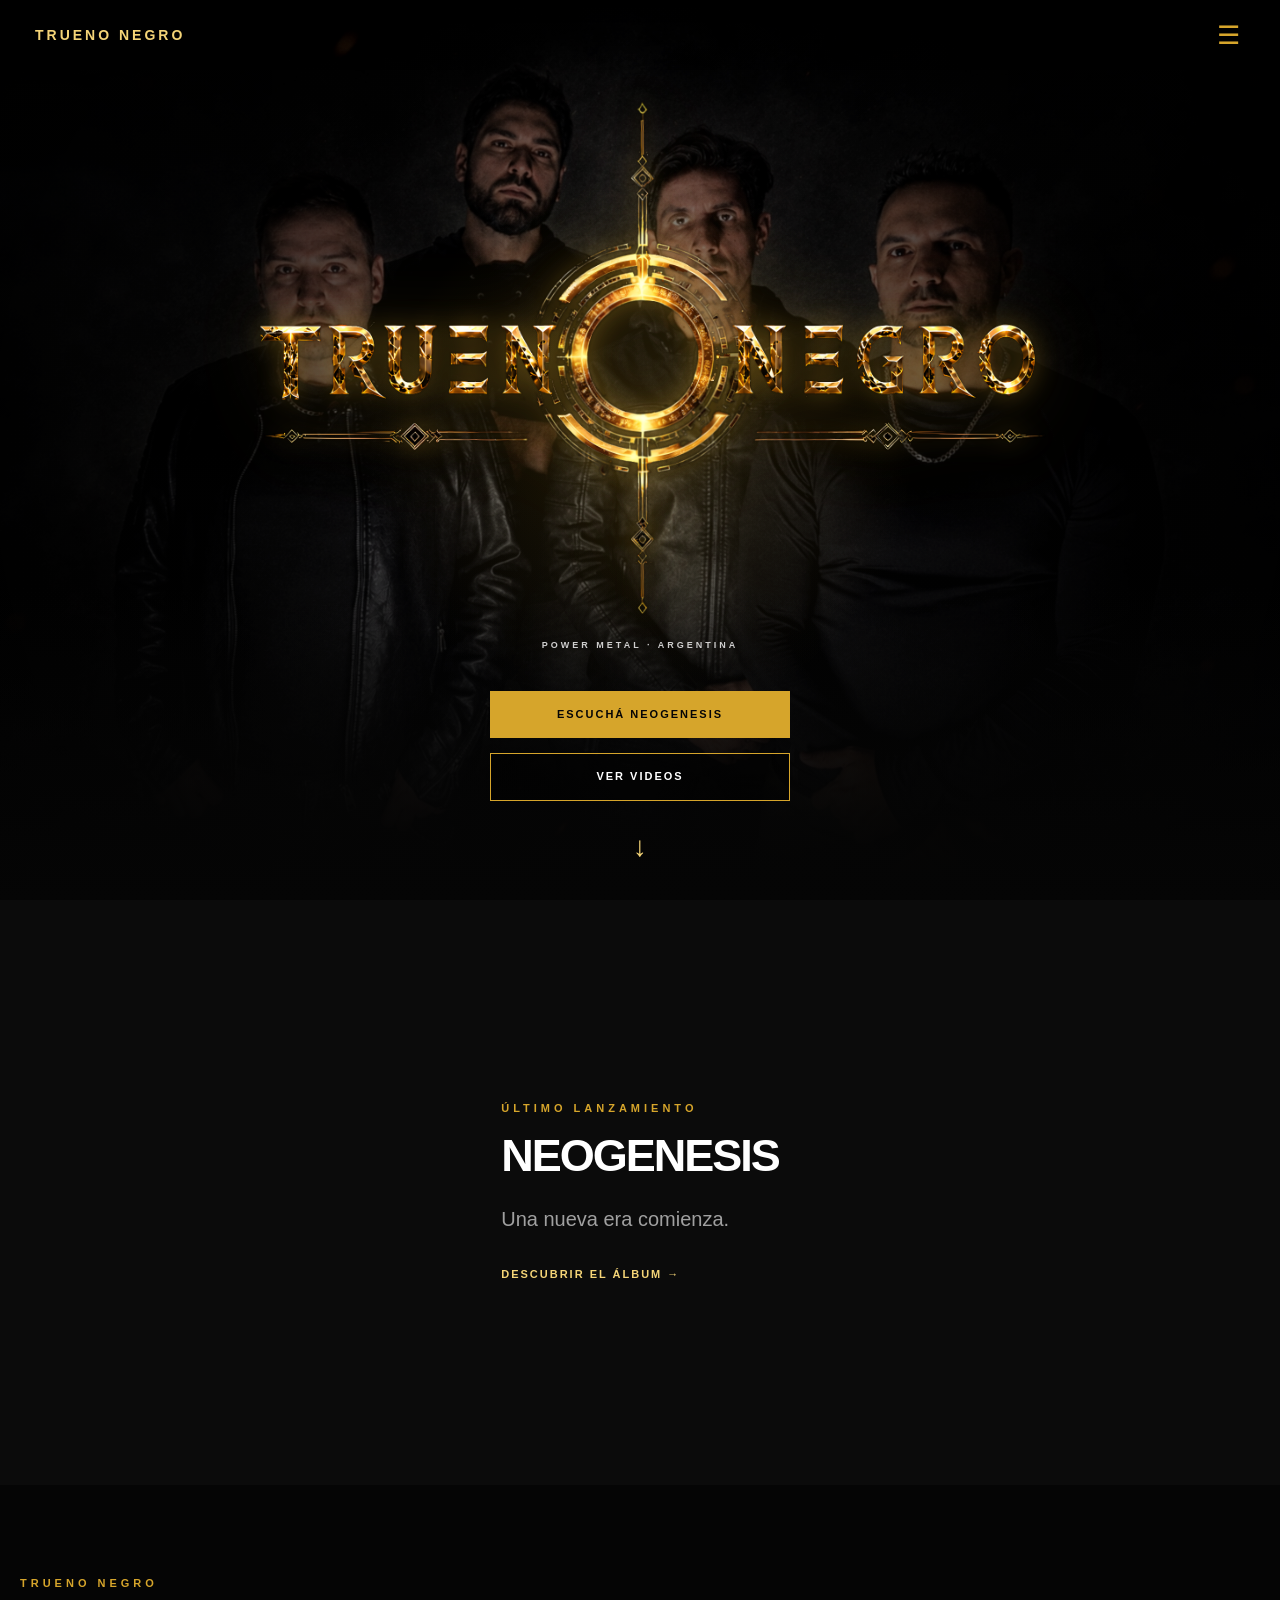
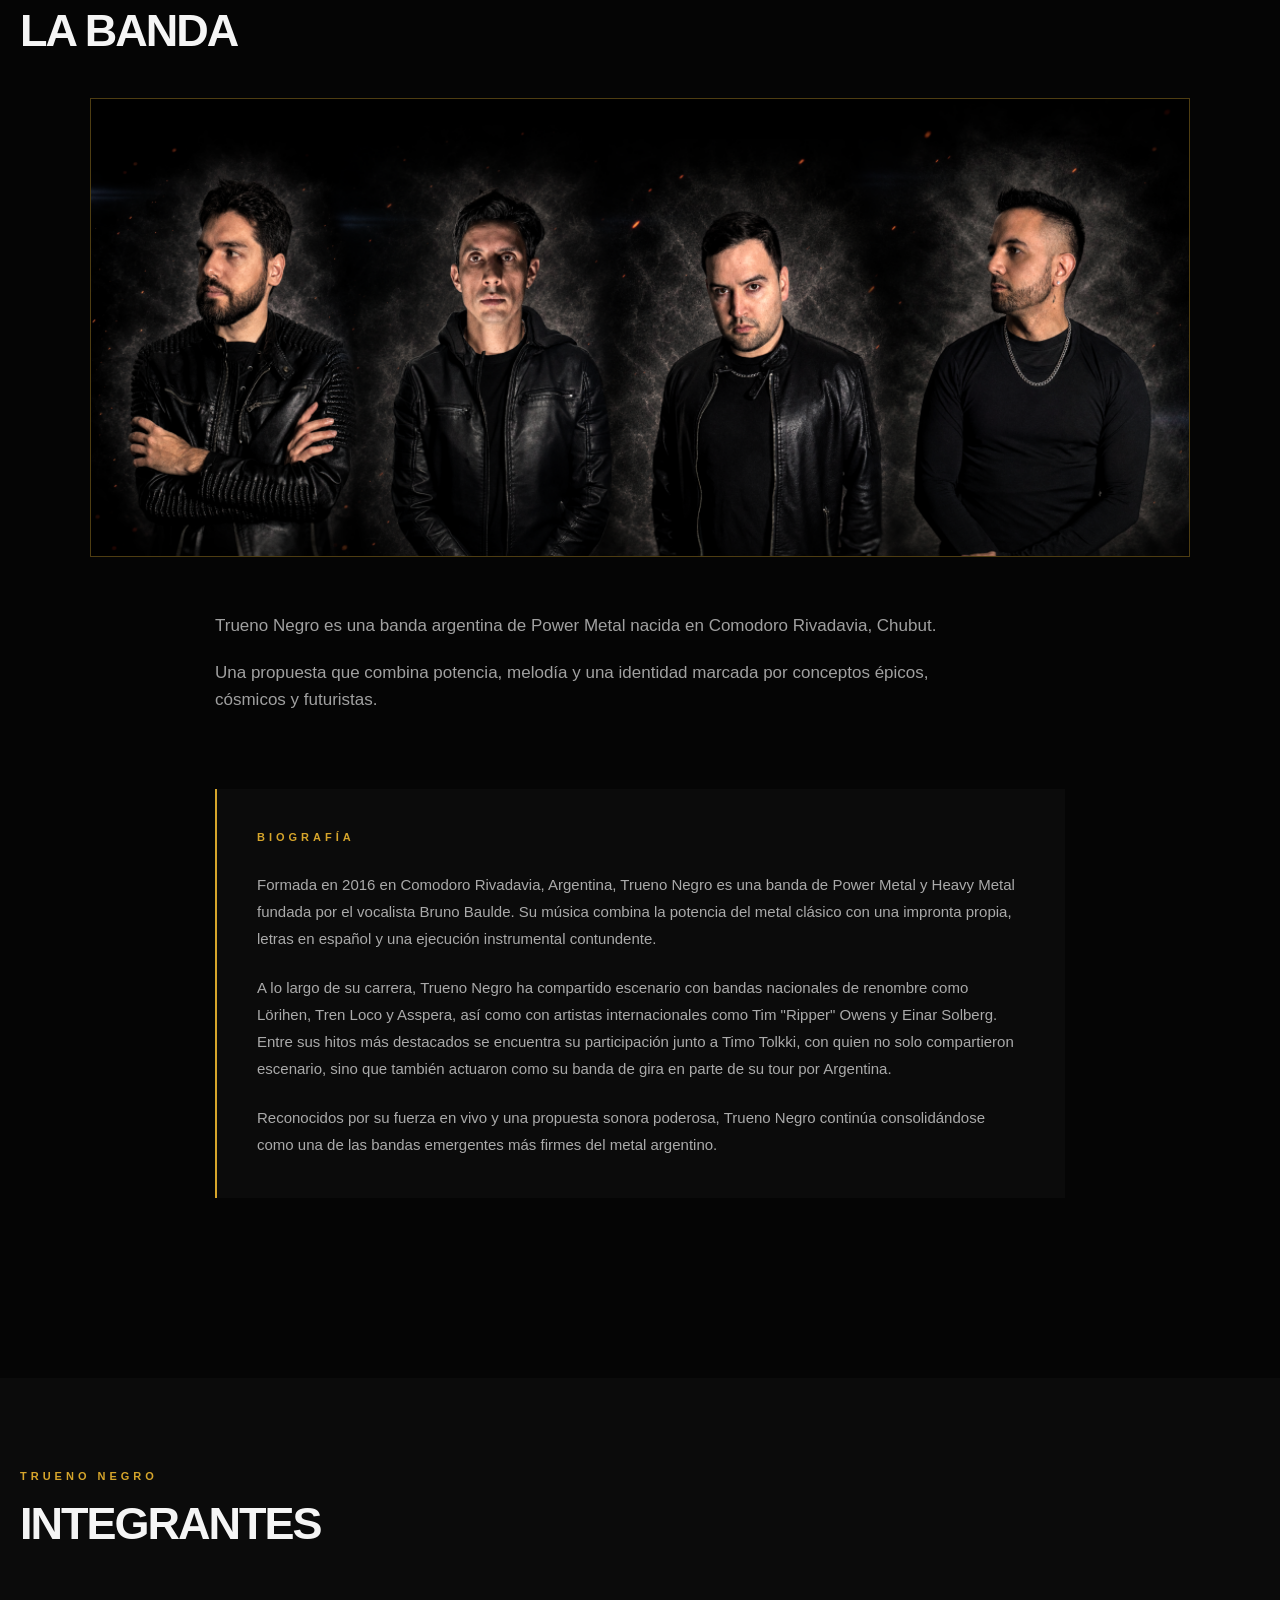
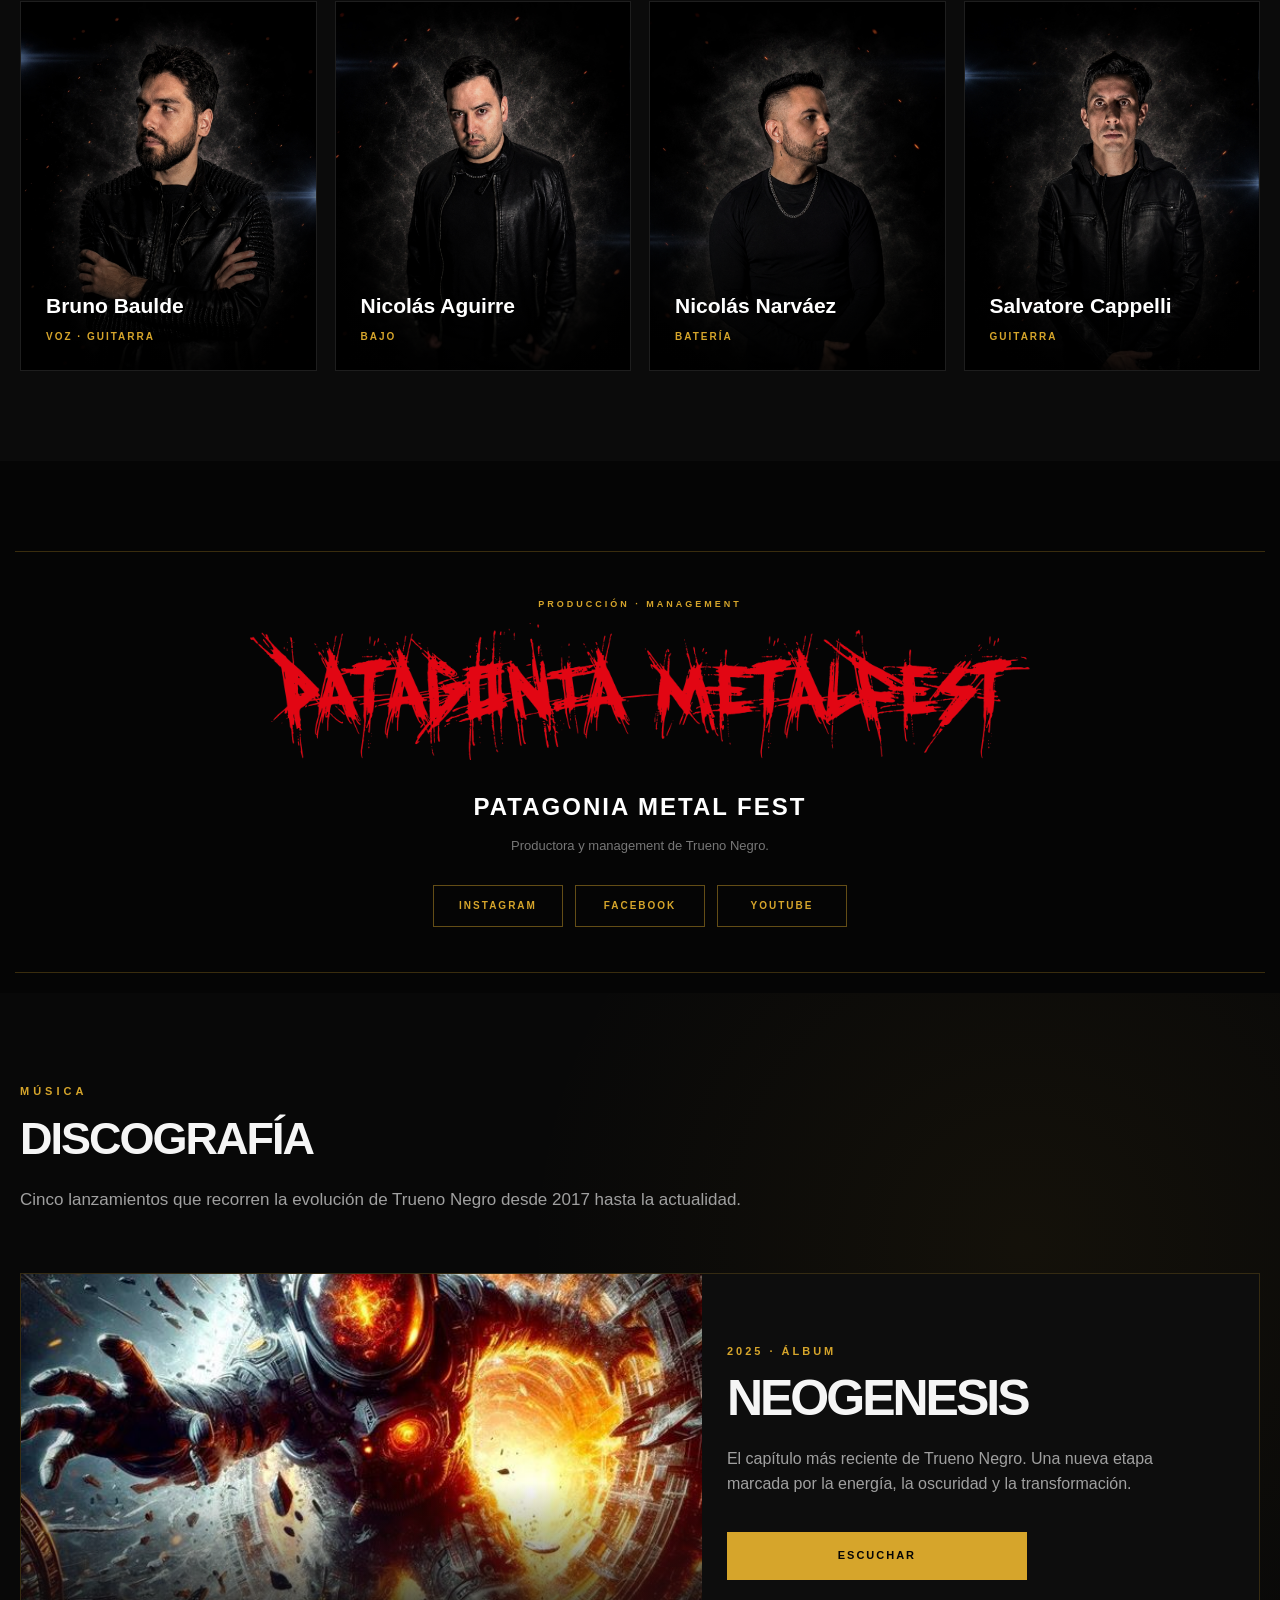
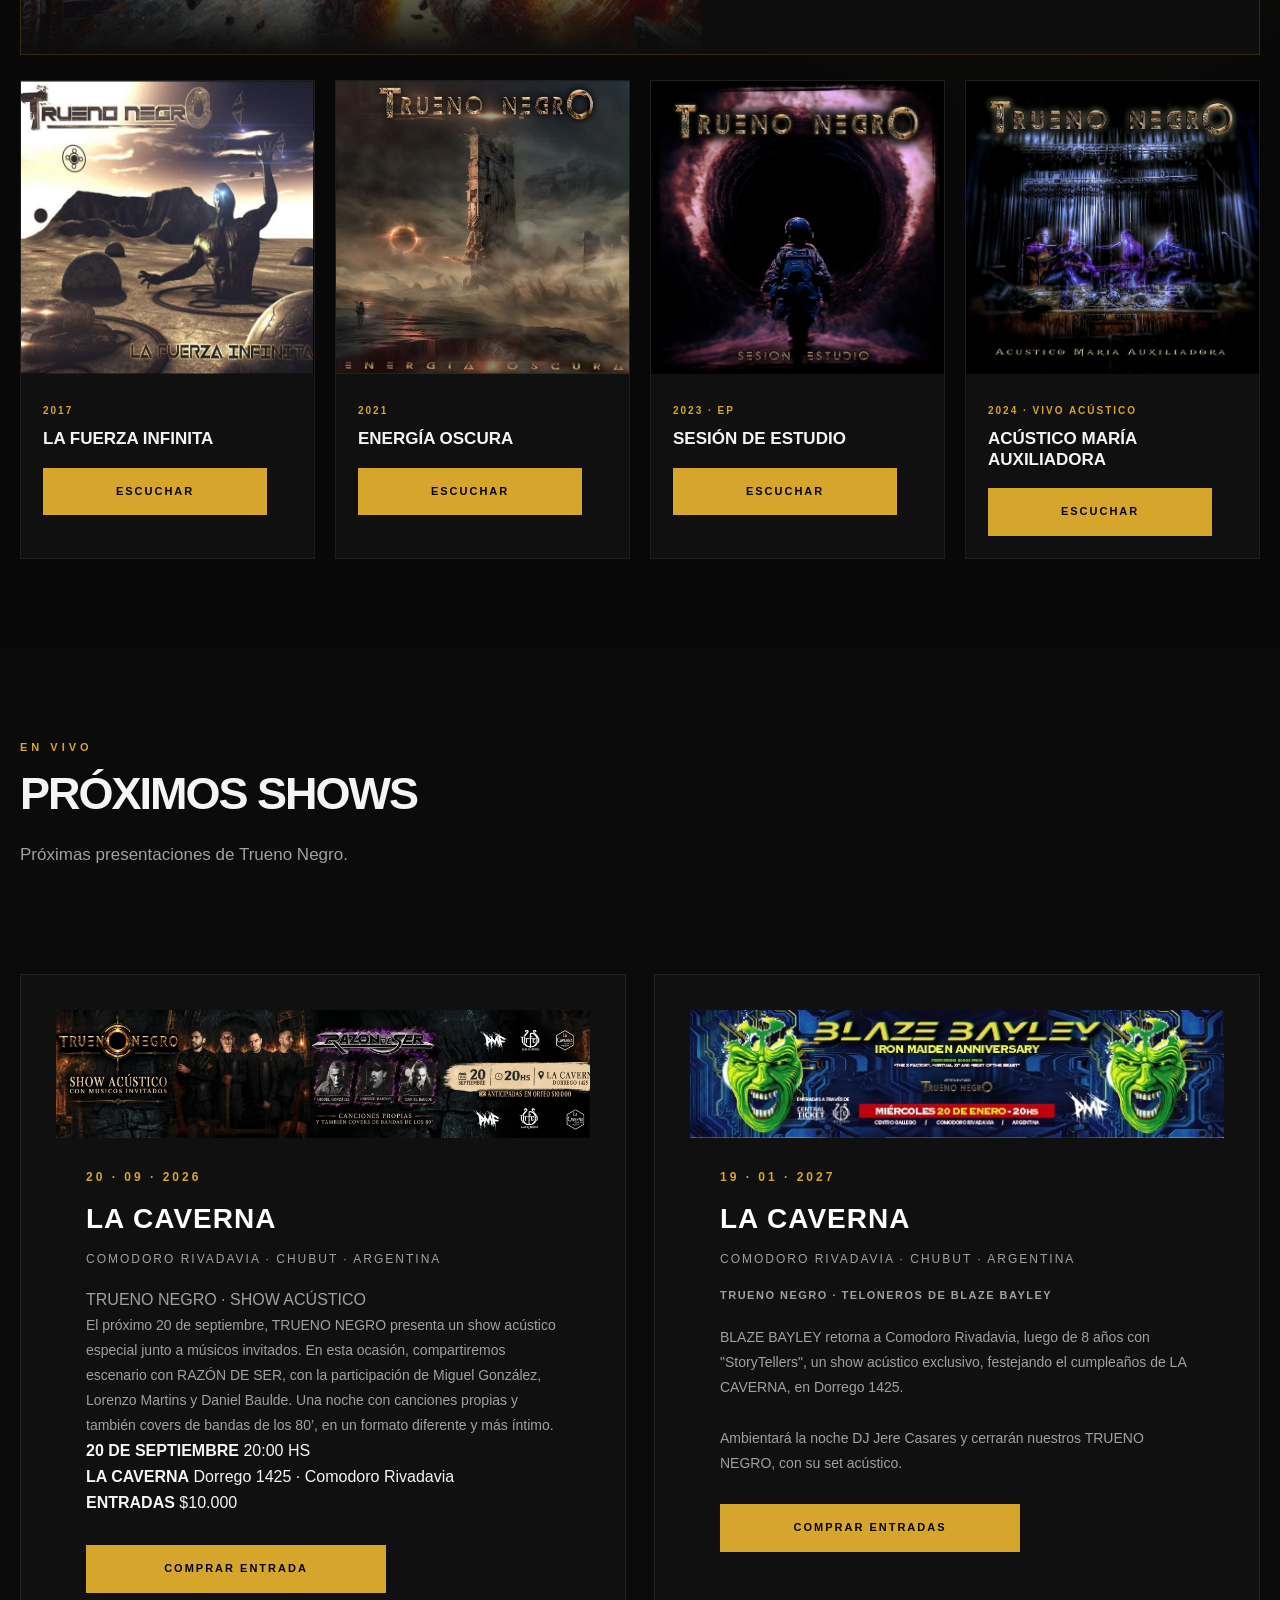
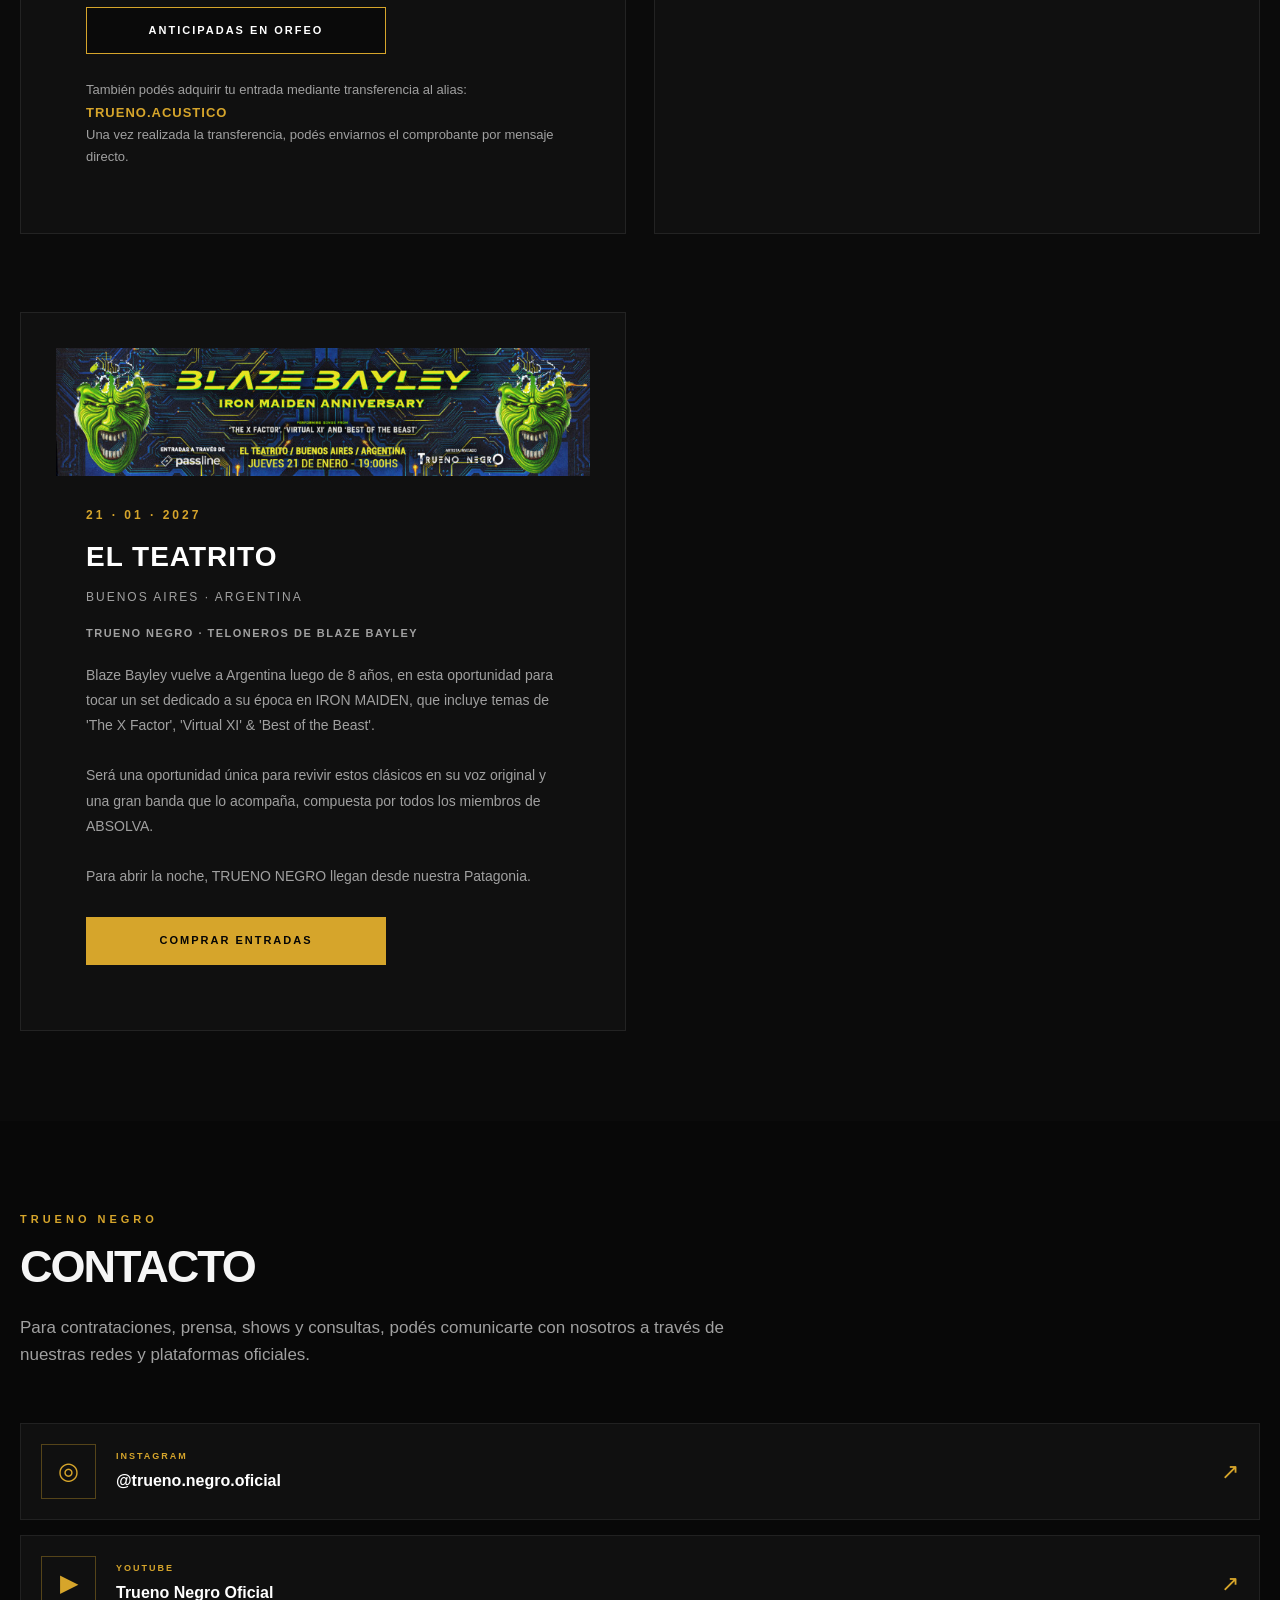
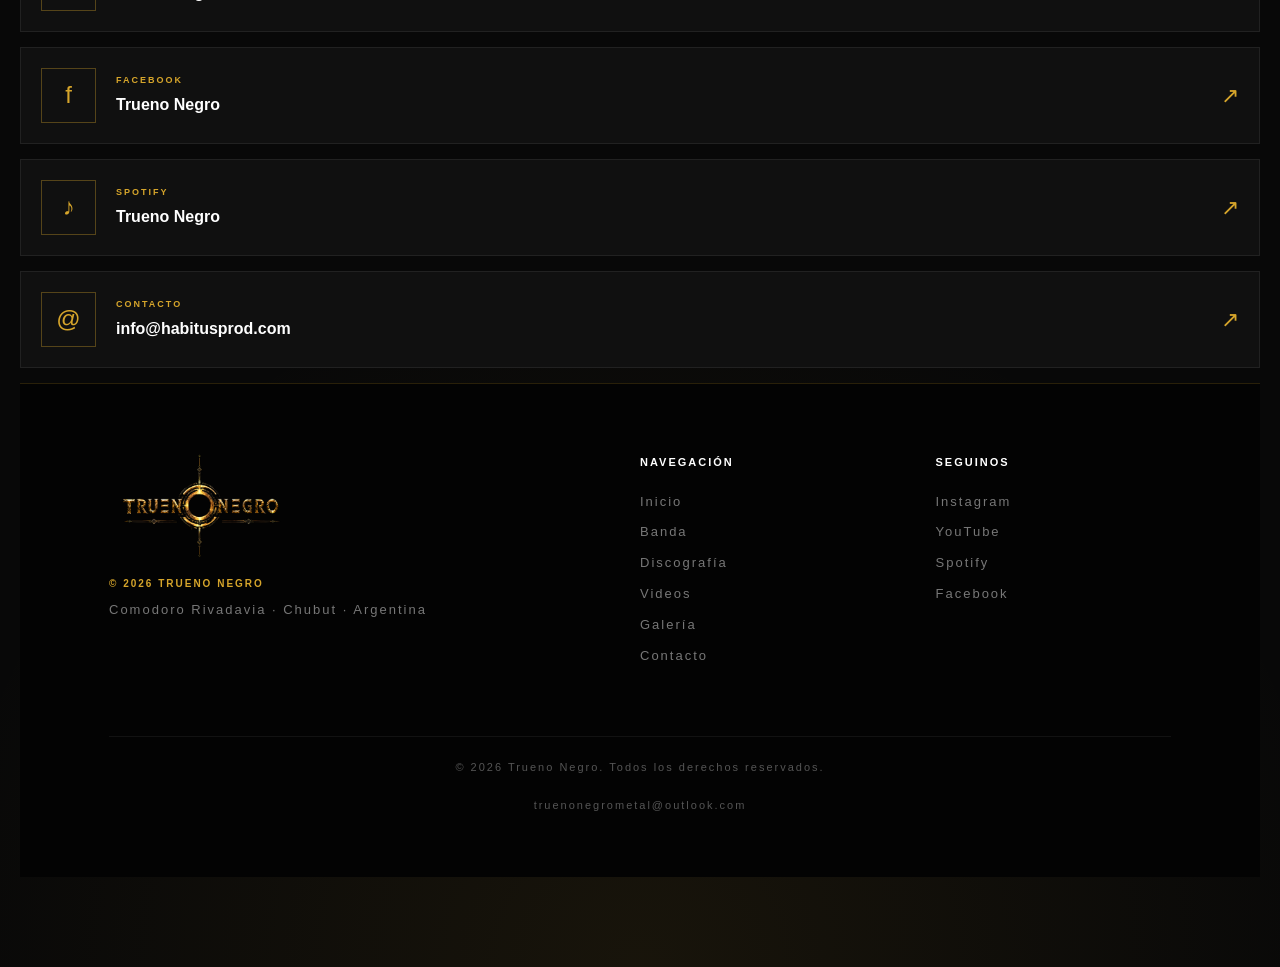
==== index.html @ 1191f1a7 "Update links to point to specific HTML files" ====
<!DOCTYPE html>
<html lang="es">

<head>

    <meta charset="UTF-8">

    <meta name="viewport"
          content="width=device-width, initial-scale=1.0">

    <meta name="description"
          content="Trueno Negro - Power Metal desde Comodoro Rivadavia, Argentina.">

    <title>Trueno Negro | Power Metal</title>

    <link rel="stylesheet" href="style.css">

</head>


<body>

<!-- =========================
     NAVEGACIÓN
========================= -->

<header class="header">

    <nav class="navbar">

        <a href="#inicio" class="nav-logo">
            TRUENO NEGRO
        </a>

        <button class="menu-toggle" id="menu-toggle">
            ☰
        </button>

        <ul class="nav-menu" id="nav-menu">

            <li>
                <a href="#inicio">Inicio</a>
            </li>

            <li>
                <a href="#banda">La Banda</a>
            </li>

            <li>
                <a href="#discografia">Discografía</a>
            </li>

           <li>
                <a href="videos.html">Videos</a>
            </li>

            <li>
                <a href="galeria.html">Galería</a>
            </li>
                <a href="#shows">Shows</a>
            </li>

            <li>
                <a href="#contacto">Contacto</a>
            </li>

        </ul>

    </nav>

</header>



<!-- =========================
     HERO
========================= -->

<section id="inicio" class="hero">

    <div class="hero-overlay"></div>

    <div class="hero-content">

       <img
    src="assets/logo/logo.png"
    alt="Trueno Negro"
    class="hero-logo"
>

        <p class="hero-subtitle">
            POWER METAL · ARGENTINA
        </p>

        <div class="hero-buttons">

            <a href="#discografia" class="btn btn-primary">
                ESCUCHÁ NEOGENESIS
            </a>

            <a href="#videos" class="btn btn-secondary">
                VER VIDEOS
            </a>

        </div>

    </div>

    <a href="#banda" class="scroll-down">
        ↓
    </a>

</section>



<!-- =========================
     NEOGENESIS
========================= -->

<section class="section featured" id="neogenesis">

    <div class="section-container">

        <div class="section-label">
            ÚLTIMO LANZAMIENTO
        </div>

        <h2>
            NEOGENESIS
        </h2>

        <p>
            Una nueva era comienza.
        </p>

        <a href="#discografia" class="text-link">
            DESCUBRIR EL ÁLBUM →
        </a>

    </div>

</section>



<!-- =========================
     LA BANDA
========================= -->

<section class="section band" id="banda">

    <div class="section-container">

        <div class="section-label">
            TRUENO NEGRO
        </div>

        <h2>
            LA BANDA
        </h2>


        <!-- IMAGEN DE LA BANDA -->

        <div class="band-image">

            <img
                src="assets/gallery/00.png"
                alt="Trueno Negro"
            >

        </div>


        <!-- PRESENTACIÓN -->

        <div class="band-intro">

            <p class="section-text">
                Trueno Negro es una banda argentina de Power Metal
                nacida en Comodoro Rivadavia, Chubut.
            </p>

            <p class="section-text">
                Una propuesta que combina potencia, melodía y una
                identidad marcada por conceptos épicos, cósmicos
                y futuristas.
            </p>

        </div>


        <!-- =========================
             BIOGRAFÍA
        ========================= -->

        <div class="band-history">

            <div class="section-label">
                BIOGRAFÍA
            </div>

            <p>
                Formada en 2016 en Comodoro Rivadavia, Argentina,
                Trueno Negro es una banda de Power Metal y Heavy Metal
                fundada por el vocalista Bruno Baulde. Su música combina
                la potencia del metal clásico con una impronta propia,
                letras en español y una ejecución instrumental contundente.
            </p>

            <p>
                A lo largo de su carrera, Trueno Negro ha compartido
                escenario con bandas nacionales de renombre como
                Lörihen, Tren Loco y Asspera, así como con artistas
                internacionales como Tim "Ripper" Owens y Einar Solberg.
                Entre sus hitos más destacados se encuentra su participación
                junto a Timo Tolkki, con quien no solo compartieron escenario,
                sino que también actuaron como su banda de gira en parte
                de su tour por Argentina.
            </p>

            <p>
                Reconocidos por su fuerza en vivo y una propuesta sonora
                poderosa, Trueno Negro continúa consolidándose como una de
                las bandas emergentes más firmes del metal argentino.
            </p>

        </div>


</section>     


<!-- =========================
     INTEGRANTES
========================= -->

<section class="section members" id="integrantes">

    <div class="section-container">

        <div class="section-label">
            TRUENO NEGRO
        </div>

        <h2>
            INTEGRANTES
        </h2>

        <div class="members-grid">

            <!-- BRUNO -->

            <article class="member">

                <div
                    class="member-image"
                    style="background-image: url('assets/members/bruno.jpg');">
                </div>

                <div class="member-info">

                    <h3>
                        Bruno Baulde
                    </h3>

                    <p>
                        Voz · Guitarra
                    </p>

                </div>

            </article>


            <!-- NICOLÁS AGUIRRE -->

            <article class="member">

                <div
                    class="member-image"
                    style="background-image: url('assets/members/nicolas-aguirre.jpg');">
                </div>

                <div class="member-info">

                    <h3>
                        Nicolás Aguirre
                    </h3>

                    <p>
                        Bajo
                    </p>

                </div>

            </article>


            <!-- NICOLÁS NARVÁEZ -->

            <article class="member">

                <div
                    class="member-image"
                    style="background-image: url('assets/members/nicolas-narvaez.jpg');">
                </div>

                <div class="member-info">

                    <h3>
                        Nicolás Narváez
                    </h3>

                    <p>
                        Batería
                    </p>

                </div>

            </article>


            <!-- SALVATORE CAPPELLI -->

            <article class="member">

                <div
                    class="member-image"
                    style="background-image: url('assets/members/salvatore-cappelli.jpg');">
                </div>

                <div class="member-info">

                    <h3>
                        Salvatore Cappelli
                    </h3>

                    <p>
                        Guitarra
                    </p>

                </div>

            </article>

        </div>

    </div>

</section>

<!-- =========================
     PATAGONIA METAL FEST
========================= -->

<div class="section-container">

    <div class="band-management">

        <span class="management-label">
            PRODUCCIÓN · MANAGEMENT
        </span>

        <img
            src="assets/logo/pmf.png"
            alt="Patagonia Metal Fest"
            class="pmf-logo"
        >

        <h3>
            PATAGONIA METAL FEST
        </h3>

        <p>
            Productora y management de Trueno Negro.
        </p>


        <!-- REDES -->

        <div class="management-socials">

            <a
                href="https://www.instagram.com/patagoniametalfest/"
                target="_blank"
                rel="noopener noreferrer"
                class="management-social"
            >
                INSTAGRAM
            </a>

            <a
                href="https://www.facebook.com/PatagoniaMetalFest"
                target="_blank"
                rel="noopener noreferrer"
                class="management-social"
            >
                FACEBOOK
            </a>

            <a
                href="https://www.youtube.com/@PatagoniaMetal-Fest"
                target="_blank"
                rel="noopener noreferrer"
                class="management-social"
            >
                YOUTUBE
            </a>

        </div>

    </div>

</div>
    
<!-- =========================
     DISCOGRAFÍA
========================= -->

<section class="section discography" id="discografia">

    <div class="section-container">

        <div class="section-label">
            MÚSICA
        </div>

        <h2>
            DISCOGRAFÍA
        </h2>

        <p class="section-text">
            Cinco lanzamientos que recorren la evolución de
            Trueno Negro desde 2017 hasta la actualidad.
        </p>


        <!-- =========================
             NEOGENESIS — DESTACADO
        ========================= -->

        <article class="album-featured">

            <div class="album-featured-image">

                <img
                    src="assets/albums/neogenesis.jpg"
                    alt="Neogenesis"
                >

            </div>

            <div class="album-featured-info">

                <span class="album-year">
                    2025 · ÁLBUM
                </span>

                <h3>
                    NEOGENESIS
                </h3>

                <p>
                    El capítulo más reciente de Trueno Negro.
                    Una nueva etapa marcada por la energía,
                    la oscuridad y la transformación.
                </p>

                <a
                    href="https://open.spotify.com/intl-es/album/4CwkSLgHQFOJl1fZBkQbpn"
                    target="_blank"
                    rel="noopener noreferrer"
                    class="btn btn-primary"
                >
                    ESCUCHAR
                </a>

            </div>

        </article>


        <!-- =========================
             RESTO DE LA DISCOGRAFÍA
        ========================= -->

        <div class="albums-grid">


            <!-- 2017 -->

            <article class="album">

                <div class="album-cover">

                    <img
                        src="assets/albums/la-fuerza-infinita.jpg"
                        alt="La Fuerza Infinita"
                    >

                </div>

                <div class="album-info">

                    <span>
                        2017
                    </span>

                    <h3>
                        LA FUERZA INFINITA
                    </h3>

                    <a
                        href="https://open.spotify.com/intl-es/album/6Ogz3NoXMhoBgMM1MgFxRk"
                        target="_blank"
                        rel="noopener noreferrer"
                        class="btn btn-primary"
                    >
                        ESCUCHAR
                    </a>

                </div>

            </article>


            <!-- 2021 -->

            <article class="album">

                <div class="album-cover">

                    <img
                        src="assets/albums/energia-oscura.jpg"
                        alt="Energía Oscura"
                    >

                </div>

                <div class="album-info">

                    <span>
                        2021
                    </span>

                    <h3>
                        ENERGÍA OSCURA
                    </h3>

                    <a
                        href="https://open.spotify.com/intl-es/album/5QEpfTEH1xcmpdpa4N5lxv"
                        target="_blank"
                        rel="noopener noreferrer"
                        class="btn btn-primary"
                    >
                        ESCUCHAR
                    </a>

                </div>

            </article>


            <!-- 2023 -->

            <article class="album">

                <div class="album-cover">

                    <img
                        src="assets/albums/sesion-de-estudio.jpg"
                        alt="Sesión de Estudio"
                    >

                </div>

                <div class="album-info">

                    <span>
                        2023 · EP
                    </span>

                    <h3>
                        SESIÓN DE ESTUDIO
                    </h3>

                    <a
                        href="https://open.spotify.com/intl-es/album/367VjcsvAhHa2IgsXF5Rd7"
                        target="_blank"
                        rel="noopener noreferrer"
                        class="btn btn-primary"
                    >
                        ESCUCHAR
                    </a>

                </div>

            </article>


            <!-- 2024 -->

            <article class="album">

                <div class="album-cover">

                    <img
                        src="assets/albums/acustico-maria-auxiliadora.jpg"
                        alt="Acústico María Auxiliadora"
                    >

                </div>

                <div class="album-info">

                    <span>
                        2024 · VIVO ACÚSTICO
                    </span>

                    <h3>
                        ACÚSTICO MARÍA AUXILIADORA
                    </h3>

                    <a
                        href="https://open.spotify.com/intl-es/album/1LUD4N3AmJEEuP9dKvKDIt"
                        target="_blank"
                        rel="noopener noreferrer"
                        class="btn btn-primary"
                    >
                        ESCUCHAR
                    </a>

                </div>

            </article>

        </div>

    </div>

</section>

<!-- =========================
     SHOWS
========================= -->

<section class="section shows" id="shows">

    <div class="section-container">

        <div class="section-label">
            EN VIVO
        </div>

        <h2>
            PRÓXIMOS SHOWS
        </h2>

        <p class="section-text">
            Próximas presentaciones de Trueno Negro.
        </p>


        <div class="shows-grid">

<!-- =========================================================
     SHOW — TRUENO NEGRO ACÚSTICO
========================================================= -->

<article class="show-card">

    <div class="show-image">

        <img
            src="assets/shows/trueno-negro-acustico.jpg"
            alt="Trueno Negro — Show Acústico — La Caverna"
        >

    </div>


    <div class="show-info">

        <span class="show-date">
            20 · 09 · 2026
        </span>

        <h3>
            LA CAVERNA
        </h3>

        <p class="show-location">
            COMODORO RIVADAVIA · CHUBUT · ARGENTINA
        </p>

        <p class="show-subtitle">
            TRUENO NEGRO · SHOW ACÚSTICO
        </p>


        <p class="show-description">

            El próximo 20 de septiembre, TRUENO NEGRO presenta
            un show acústico especial junto a músicos invitados.

            En esta ocasión, compartiremos escenario con
            RAZÓN DE SER, con la participación de
            Miguel González, Lorenzo Martins y Daniel Baulde.

            Una noche con canciones propias y también covers
            de bandas de los 80’, en un formato diferente
            y más íntimo.

        </p>


        <div class="show-details">

            <div>
                <strong>20 DE SEPTIEMBRE</strong>
                <span>20:00 HS</span>
            </div>

            <div>
                <strong>LA CAVERNA</strong>
                <span>Dorrego 1425 · Comodoro Rivadavia</span>
            </div>

            <div>
                <strong>ENTRADAS</strong>
                <span>$10.000</span>
            </div>

        </div>


        <div class="show-tickets">

            <a
                href="https://centralticket.net/event/TruenoNegroacustico"
                target="_blank"
                rel="noopener noreferrer"
                class="btn btn-primary"
            >
                COMPRAR ENTRADA
            </a>

            <a
                href="https://www.instagram.com/orfeo_casademusica/"
                target="_blank"
                rel="noopener noreferrer"
                class="btn btn-secondary"
            >
                ANTICIPADAS EN ORFEO
            </a>

        </div>


        <p class="show-transfer">

            También podés adquirir tu entrada mediante transferencia
            al alias:

            <strong>TRUENO.ACUSTICO</strong>

            <br>

            Una vez realizada la transferencia, podés enviarnos
            el comprobante por mensaje directo.

        </p>

    </div>

</article>
            <!-- =========================
                 COMODORO RIVADAVIA
            ========================= -->

            <article class="show-card">

                <div class="show-image">

                    <img
                        src="assets/shows/blaze-comodoro.jpg"
                        alt="Blaze Bayley en Comodoro Rivadavia"
                    >

                </div>


                <div class="show-info">

                    <span class="show-date">
                        19 · 01 · 2027
                    </span>

                    <h3>
                        LA CAVERNA
                    </h3>

                    <p class="show-location">
                        Comodoro Rivadavia · Chubut · Argentina
                    </p>

                    <p class="show-artist">
                        TRUENO NEGRO · TELONEROS DE BLAZE BAYLEY
                    </p>


                    <p class="show-description">

                        BLAZE BAYLEY retorna a Comodoro Rivadavia,
                        luego de 8 años con "StoryTellers", un show
                        acústico exclusivo, festejando el cumpleaños
                        de LA CAVERNA, en Dorrego 1425.

                        <br><br>

                        Ambientará la noche DJ Jere Casares y cerrarán
                        nuestros TRUENO NEGRO, con su set acústico.

                    </p>


                    <a
                        href="https://centralticket.net/event/BlazeBayleyacustico"
                        target="_blank"
                        rel="noopener noreferrer"
                        class="btn btn-primary show-ticket"
                    >
                        COMPRAR ENTRADAS
                    </a>

                </div>

            </article>



            <!-- =========================
                 BUENOS AIRES
            ========================= -->

            <article class="show-card">

                <div class="show-image">

                    <img
                        src="assets/shows/blaze-teatrito.jpg"
                        alt="Blaze Bayley - El Teatrito Buenos Aires"
                    >

                </div>


                <div class="show-info">

                    <span class="show-date">
                        21 · 01 · 2027
                    </span>

                    <h3>
                        EL TEATRITO
                    </h3>

                    <p class="show-location">
                        Buenos Aires · Argentina
                    </p>

                    <p class="show-artist">
                        TRUENO NEGRO · TELONEROS DE BLAZE BAYLEY
                    </p>


                    <p class="show-description">

                        Blaze Bayley vuelve a Argentina luego de 8 años,
                        en esta oportunidad para tocar un set dedicado
                        a su época en IRON MAIDEN, que incluye temas de
                        'The X Factor', 'Virtual XI' & 'Best of the Beast'.

                        <br><br>

                        Será una oportunidad única para revivir estos
                        clásicos en su voz original y una gran banda que
                        lo acompaña, compuesta por todos los miembros
                        de ABSOLVA.

                        <br><br>

                        Para abrir la noche, TRUENO NEGRO llegan desde
                        nuestra Patagonia.

                    </p>


                    <a
                        href="https://www.passline.com/eventos/blaze-bayley-iron-maiden-anniversary?srsltid=AfmBOoq8gOoEbMzMEUeWaRUld6g45UEQT0LhFqITqiqjMWZrRQfcTvd9"
                        target="_blank"
                        rel="noopener noreferrer"
                        class="btn btn-primary show-ticket"
                    >
                        COMPRAR ENTRADAS
                    </a>

                </div>

            </article>


        </div>

    </div>

</section>


<!-- =========================
     CONTACTO
========================= -->

<section class="section contact" id="contacto">

    <div class="section-container">

        <div class="section-label">
            TRUENO NEGRO
        </div>

        <h2>
            CONTACTO
        </h2>

        <p class="section-text">
            Para contrataciones, prensa, shows y consultas,
            podés comunicarte con nosotros a través de nuestras
            redes y plataformas oficiales.
        </p>


        <div class="contact-grid">


           <!-- INSTAGRAM -->

<a
    href="https://www.instagram.com/trueno.negro.oficial"
    target="_blank"
    rel="noopener noreferrer"
    class="social-card"
>

    <div class="social-icon">
        ◎
    </div>

    <div>
        <span>
            INSTAGRAM
        </span>

        <h3>
            @trueno.negro.oficial
        </h3>
    </div>

    <div class="social-arrow">
        ↗
    </div>

</a>


<!-- YOUTUBE -->

<a
    href="https://www.youtube.com/@TruenoNegroOficial"
    target="_blank"
    rel="noopener noreferrer"
    class="social-card"
>

    <div class="social-icon">
        ▶
    </div>

    <div>
        <span>
            YOUTUBE
        </span>

        <h3>
            Trueno Negro Oficial
        </h3>
    </div>

    <div class="social-arrow">
        ↗
    </div>

</a>


<!-- FACEBOOK -->

<a
    href="https://www.facebook.com/people/Trueno-Negro/100069870882959/"
    target="_blank"
    rel="noopener noreferrer"
    class="social-card"
>

    <div class="social-icon">
        f
    </div>

    <div>
        <span>
            FACEBOOK
        </span>

        <h3>
            Trueno Negro
        </h3>
    </div>

    <div class="social-arrow">
        ↗
    </div>

</a>


<!-- SPOTIFY -->

<a
    href="https://open.spotify.com/intl-es/artist/4HUM9pJGnHn9pqGxTWq7hb"
    target="_blank"
    rel="noopener noreferrer"
    class="social-card"
>

    <div class="social-icon">
        ♪
    </div>

    <div>
        <span>
            SPOTIFY
        </span>

        <h3>
            Trueno Negro
        </h3>
    </div>

    <div class="social-arrow">
        ↗
    </div>

</a>

<!-- CONTACTO -->

<a
    href="mailto:info@habitusprod.com"
    class="social-card"
>

    <div class="social-icon">
        @
    </div>

    <div>
        <span>
            CONTACTO
        </span>

        <h3>
            info@habitusprod.com
        </h3>
    </div>

    <div class="social-arrow">
        ↗
    </div>

</a>

            

<!-- =========================
     FOOTER
========================= -->

<!-- =========================
     FOOTER
========================= -->

<footer class="site-footer">

    <div class="footer-container">

        <div class="footer-brand">

            <img
                src="assets/logo/logo.png"
                alt="Trueno Negro"
                class="footer-logo"
            >

            <p>
                Power Metal · Heavy Metal
            </p>

            <span>
                Comodoro Rivadavia · Chubut · Argentina
            </span>

        </div>


        <div class="footer-links">

            <h4>
                NAVEGACIÓN
            </h4>

            <a href="#inicio">
                Inicio
            </a>

            <a href="#banda">
                Banda
            </a>

            <a href="#discografia">
                Discografía
            </a>

           <a href="videos.html">
            Videos
            </a>

            <a href="galeria.html">
            Galería
            </a>
            <a href="#contacto">
                Contacto
            </a>

        </div>


        <div class="footer-social">

            <h4>
                SEGUINOS
            </h4>

            <a
                href="https://www.instagram.com/trueno.negro.oficial"
                target="_blank"
                rel="noopener noreferrer"
            >
                Instagram
            </a>

            <a
                href="https://www.youtube.com/@TruenoNegroOficial"
                target="_blank"
                rel="noopener noreferrer"
            >
                YouTube
            </a>

            <a
                href="https://open.spotify.com/intl-es/artist/4HUM9pJGnHn9pqGxTWq7hb"
                target="_blank"
                rel="noopener noreferrer"
            >
                Spotify
            </a>

            <a
                href="https://www.facebook.com/people/Trueno-Negro/100069870882959/"
                target="_blank"
                rel="noopener noreferrer"
            >
                Facebook
            </a>

        </div>

    </div>


    <div class="footer-bottom">

        <span>
            © 2026 Trueno Negro. Todos los derechos reservados.
        </span>

        <a href="mailto:truenonegrometal@outlook.com">
            truenonegrometal@outlook.com
        </a>

    </div>

</footer>



<script src="script.js"></script>

</body>

</html>
---- style.css ----
/* =========================================================
   TRUENO NEGRO
   SITIO OFICIAL
   ========================================================= */


/* =========================================================
   VARIABLES
   ========================================================= */

:root {
    --black: #050505;
    --black-soft: #0b0b0b;
    --gold: #d6a52b;
    --gold-light: #f4d477;
    --white: #f5f5f5;
    --gray: #a0a0a0;
    --border: rgba(214, 165, 43, 0.25);

    --max-width: 1250px;
}


/* =========================================================
   RESET
   ========================================================= */

* {
    margin: 0;
    padding: 0;
    box-sizing: border-box;
}

html {
    scroll-behavior: smooth;
}

body {
    background: var(--black);
    color: var(--white);
    font-family: Arial, Helvetica, sans-serif;
    line-height: 1.6;
    overflow-x: hidden;
}

img {
    max-width: 100%;
    display: block;
}

a {
    color: inherit;
    text-decoration: none;
}


/* =========================================================
   HEADER
   ========================================================= */

.header {
    position: fixed;
    top: 0;
    left: 0;
    width: 100%;
    z-index: 1000;

    background: linear-gradient(
        to bottom,
        rgba(0, 0, 0, 0.75),
        transparent
    );

    transition: 0.4s ease;
}

.header.scrolled {
    background: rgba(5, 5, 5, 0.94);
    backdrop-filter: blur(12px);
    border-bottom: 1px solid var(--border);
}

.navbar {
    max-width: var(--max-width);
    height: 80px;
    margin: auto;

    padding: 0 30px;

    display: flex;
    align-items: center;
    justify-content: space-between;
}

.nav-logo {
    color: var(--gold-light);
    font-size: 18px;
    font-weight: 700;
    letter-spacing: 5px;

    transition: 0.3s ease;
}

.nav-logo:hover {
    color: white;
}

.nav-menu {
    display: flex;
    align-items: center;
    gap: 28px;

    list-style: none;
}

.nav-menu a {
    position: relative;

    font-size: 12px;
    font-weight: 600;
    letter-spacing: 1.5px;

    color: rgba(255, 255, 255, 0.8);

    transition: 0.3s ease;
}

.nav-menu a::after {
    content: "";

    position: absolute;
    left: 0;
    bottom: -8px;

    width: 0;
    height: 1px;

    background: var(--gold-light);

    transition: 0.3s ease;
}

.nav-menu a:hover {
    color: white;
}

.nav-menu a:hover::after {
    width: 100%;
}


/* =========================================================
   MOBILE MENU
   ========================================================= */

.menu-toggle {
    display: none;

    border: 0;
    background: transparent;

    color: white;

    font-size: 28px;
    cursor: pointer;
}


/* =========================================================
   HERO
   ========================================================= */

.hero {
    position: relative;

    min-height: 100vh;

    display: flex;
    align-items: center;
    justify-content: center;

    text-align: center;

    background:
        linear-gradient(
            90deg,
            rgba(0, 0, 0, 0.72),
            rgba(0, 0, 0, 0.20),
            rgba(0, 0, 0, 0.72)
        ),
        linear-gradient(
            180deg,
            rgba(0, 0, 0, 0.30),
            rgba(0, 0, 0, 0.25),
            #050505
        ),
        url("assets/images/banda.jpg");

    background-size: cover;
    background-position: center;

    overflow: hidden;
}


/* brillo cinematográfico */

.hero::before {
    content: "";

    position: absolute;
    inset: 0;

    background:
        radial-gradient(
            circle at center,
            rgba(214, 165, 43, 0.16),
            transparent 35%
        );

    pointer-events: none;
}


/* oscurecimiento inferior */

.hero::after {
    content: "";

    position: absolute;
    left: 0;
    right: 0;
    bottom: 0;

    height: 35%;

    background: linear-gradient(
        to top,
        var(--black),
        transparent
    );

    pointer-events: none;
}

.hero-overlay {
    position: absolute;
    inset: 0;

    background:
        radial-gradient(
            circle,
            transparent 0%,
            rgba(0, 0, 0, 0.30) 60%,
            rgba(0, 0, 0, 0.65) 100%
        );
}

.hero-content {
    position: relative;
    z-index: 2;

    width: min(900px, 90%);

    display: flex;
    flex-direction: column;
    align-items: center;

    animation: heroAppear 1.5s ease forwards;
}


/* LOGO */

.hero-logo {
    width: min(650px, 78vw);
    height: auto;

    filter:
        drop-shadow(0 0 12px rgba(214, 165, 43, 0.35))
        drop-shadow(0 0 35px rgba(214, 165, 43, 0.20));

    animation: logoGlow 4s ease-in-out infinite;

    position: relative;
    z-index: 3;
}


/* subtítulo */

.hero-subtitle {
    margin-top: 18px;

    color: rgba(255, 255, 255, 0.8);

    font-size: 12px;
    letter-spacing: 6px;
    font-weight: 600;
}


/* =========================================================
   BOTONES
   ========================================================= */

.hero-buttons {
    margin-top: 38px;

    display: flex;
    gap: 15px;
    justify-content: center;
    flex-wrap: wrap;
}

.btn {
    display: inline-flex;
    align-items: center;
    justify-content: center;

    min-width: 210px;
    padding: 14px 25px;

    border: 1px solid var(--gold);

    font-size: 11px;
    font-weight: 700;
    letter-spacing: 2px;

    transition:
        transform 0.3s ease,
        background 0.3s ease,
        color 0.3s ease,
        box-shadow 0.3s ease;
}

.btn-primary {
    background: var(--gold);
    color: #050505;
}

.btn-primary:hover {
    background: var(--gold-light);

    transform: translateY(-3px);

    box-shadow:
        0 10px 30px rgba(214, 165, 43, 0.25);
}

.btn-secondary {
    background: rgba(0, 0, 0, 0.35);
    color: white;
}

.btn-secondary:hover {
    background: white;
    color: black;

    transform: translateY(-3px);
}


/* =========================================================
   SCROLL
   ========================================================= */

.scroll-down {
    position: absolute;

    z-index: 5;

    bottom: 30px;
    left: 50%;

    transform: translateX(-50%);

    color: var(--gold-light);

    font-size: 28px;

    animation: scrollBounce 2s infinite;
}


/* =========================================================
   SECCIONES
   ========================================================= */

.section {
    position: relative;

    padding: 130px 30px;

    background: var(--black);
}

.section:nth-of-type(even) {
    background: var(--black-soft);
}

.section-container {
    max-width: var(--max-width);
    margin: auto;
}

.section-label {
    margin-bottom: 15px;

    color: var(--gold);

    font-size: 11px;
    font-weight: 700;
    letter-spacing: 4px;
}

.section h2 {
    margin-bottom: 25px;

    font-size: clamp(38px, 6vw, 75px);
    line-height: 1;

    letter-spacing: -2px;
}

.section-text {
    max-width: 750px;

    margin-bottom: 20px;

    color: var(--gray);

    font-size: 17px;
}


/* =========================================================
   NEOGENESIS
   ========================================================= */

.featured {
    min-height: 65vh;

    display: flex;
    align-items: center;

    background:
        linear-gradient(
            90deg,
            rgba(5, 5, 5, 0.96),
            rgba(5, 5, 5, 0.75),
            rgba(5, 5, 5, 0.96)
        ),
        url("assets/albums/neogenesis.jpg");

    background-size: cover;
    background-position: center;
}

.featured h2 {
    color: white;
}

.featured p {
    margin-bottom: 25px;

    color: var(--gray);

    font-size: 20px;
}


/* =========================================================
   LINKS
   ========================================================= */

.text-link {
    display: inline-block;

    color: var(--gold-light);

    font-size: 11px;
    font-weight: 700;
    letter-spacing: 2px;

    transition: 0.3s ease;
}

.text-link:hover {
    color: white;
    transform: translateX(5px);
}


/* =========================================================
   INTEGRANTES
   ========================================================= */

.members {
    background: #080808;
}

.members-grid {
    display: grid;

    grid-template-columns:
        repeat(4, 1fr);

    gap: 18px;

    margin-top: 55px;
}

.member {
    position: relative;

    background: #101010;

    border: 1px solid rgba(255, 255, 255, 0.06);

    overflow: hidden;

    transition:
        transform 0.4s ease,
        border-color 0.4s ease;
}

.member:hover {
    transform: translateY(-8px);

    border-color:
        rgba(214, 165, 43, 0.45);
}


/* FOTO */

.member-image {
    position: relative;

    width: 100%;
    aspect-ratio: 5 / 4;

    background-size: cover;
    background-position: center top;

    transition:
        transform 0.6s ease;
}


/* OSCURECIMIENTO INFERIOR */

.member-image::after {
    content: "";

    position: absolute;

    inset: 0;

    background:
        linear-gradient(
            to top,
            rgba(0, 0, 0, 0.90),
            rgba(0, 0, 0, 0.10) 65%,
            transparent
        );
}


/* ZOOM */

.member:hover .member-image {
    transform: scale(1.04);
}


/* INFORMACIÓN */

.member-info {
    position: absolute;

    left: 0;
    right: 0;
    bottom: 0;

    padding: 25px;

    z-index: 2;
}

.member-info h3 {
    margin: 0 0 6px;

    font-size: 21px;

    color: white;
}

.member-info p {
    margin: 0;

    color: var(--gold);

    font-size: 10px;

    font-weight: 700;

    letter-spacing: 2px;

    text-transform: uppercase;
}

/* =========================================================
   DISCOGRAFÍA
   ========================================================= */

.discography {
    background:
        radial-gradient(
            circle at 80% 20%,
            rgba(214, 165, 43, 0.06),
            transparent 35%
        ),
        #080808;
}


/* =========================================================
   NEOGENESIS DESTACADO
   ========================================================= */

.album-featured {
    position: relative;

    margin-top: 60px;

    min-height: 520px;

    display: grid;

    grid-template-columns: 1.1fr 0.9fr;

    background: #0d0d0d;

    border: 1px solid rgba(214, 165, 43, 0.20);

    overflow: hidden;
}


/* PORTADA */

.album-featured-image {
    position: relative;

    overflow: hidden;
}

.album-featured-image::after {
    content: "";

    position: absolute;

    inset: 0;

    background:
        linear-gradient(
            90deg,
            transparent 60%,
            #0d0d0d 100%
        );
}

.album-featured-image img {
    width: 100%;
    height: 100%;

    object-fit: cover;

    transition:
        transform 0.8s ease;
}

.album-featured:hover
.album-featured-image img {
    transform: scale(1.04);
}


/* INFORMACIÓN */

.album-featured-info {
    display: flex;

    flex-direction: column;

    justify-content: center;

    padding: 70px;
}

.album-year {
    color: var(--gold);

    font-size: 11px;

    font-weight: 700;

    letter-spacing: 3px;
}

.album-featured-info h3 {
    margin: 15px 0 25px;

    font-size: clamp(45px, 6vw, 80px);

    line-height: 0.9;

    letter-spacing: -3px;
}

.album-featured-info p {
    max-width: 430px;

    margin-bottom: 35px;

    color: var(--gray);

    font-size: 16px;
}


/* =========================================================
   OTROS LANZAMIENTOS
   ========================================================= */

.albums-grid {
    display: grid;

    grid-template-columns:
        repeat(4, 1fr);

    gap: 20px;

    margin-top: 25px;
}

.album {
    background: #101010;

    border: 1px solid rgba(255, 255, 255, 0.06);

    overflow: hidden;

    transition:
        transform 0.4s ease,
        border-color 0.4s ease;
}

.album:hover {
    transform: translateY(-8px);

    border-color:
        rgba(214, 165, 43, 0.40);
}


/* PORTADAS */

.album-cover {
    overflow: hidden;

    aspect-ratio: 1 / 1;
}

.album-cover img {
    width: 100%;
    height: 100%;

    object-fit: cover;

    transition:
        transform 0.6s ease;
}

.album:hover .album-cover img {
    transform: scale(1.05);
}


/* INFORMACIÓN */

.album-info {
    padding: 22px;
}

.album-info span {
    color: var(--gold);

    font-size: 10px;

    font-weight: 700;

    letter-spacing: 2px;
}

.album-info h3 {
    margin: 8px 0 18px;

    min-height: 45px;

    font-size: 17px;

    line-height: 1.2;
}


/* =========================================================
   VIDEOS
   ========================================================= */

.videos {
    background:
        radial-gradient(
            circle at 50% 20%,
            rgba(214, 165, 43, 0.06),
            transparent 40%
        ),
        #050505;
}


/* =========================================================
   VIDEO DESTACADO
   ========================================================= */

.video-featured {
    margin-top: 55px;

    width: 100%;

    background: #0b0b0b;

    border: 1px solid rgba(214, 165, 43, 0.20);

    overflow: hidden;
}


/* =========================================================
   VIDEOS SECUNDARIOS
   ========================================================= */

.videos-grid {
    display: grid;

    grid-template-columns:
        repeat(2, 1fr);

    gap: 20px;

    margin-top: 20px;
}

.video-card {
    background: #0b0b0b;

    border: 1px solid rgba(255, 255, 255, 0.07);

    overflow: hidden;

    transition:
        transform 0.4s ease,
        border-color 0.4s ease;
}

.video-card:hover {
    transform: translateY(-6px);

    border-color:
        rgba(214, 165, 43, 0.40);
}


/* =========================================================
   CONTENEDOR YOUTUBE
   ========================================================= */

.video-wrapper {
    position: relative;

    width: 100%;

    aspect-ratio: 16 / 9;

    background: #000;
}

.video-wrapper iframe {
    position: absolute;

    top: 0;
    left: 0;

    width: 100%;
    height: 100%;

    border: 0;
}

/* =========================================================
   GALERÍA — ESCRITORIO
   ========================================================= */

.gallery {
    background: #050505;
}

.gallery-grid {
    width: 100%;
    margin-top: 55px;

    display: grid !important;

    grid-template-columns: repeat(4, minmax(0, 1fr)) !important;

    grid-auto-rows: auto !important;

    gap: 14px;
}


/* =========================================================
   CONTENEDOR DE CADA FOTO
   ========================================================= */

.gallery-item {
    position: relative;

    width: 100% !important;
    height: auto !important;

    aspect-ratio: 4 / 3 !important;

    overflow: hidden;

    background: #0c0c0c;

    cursor: pointer;

    opacity: 1;
    visibility: visible;
}


/* =========================================================
   IMAGEN
   ========================================================= */

.gallery-item img {
    display: block;

    width: 100% !important;
    height: 100% !important;

    object-fit: cover !important;

    opacity: 1;
    visibility: visible;

    transition:
        transform 0.6s ease,
        filter 0.6s ease;
}


/* =========================================================
   HOVER
   ========================================================= */

.gallery-item:hover img {
    transform: scale(1.05);
    filter: brightness(0.85);
}


/* =========================================================
   TABLET
   ========================================================= */

@media (max-width: 900px) {

    .gallery-grid {
        grid-template-columns: repeat(2, minmax(0, 1fr)) !important;
    }

}


/* =========================================================
   CELULAR
   ========================================================= */

@media (max-width: 600px) {

    .gallery-grid {
        grid-template-columns: 1fr !important;
        gap: 10px;
        margin-top: 35px;
    }

    .gallery-item {
        aspect-ratio: 4 / 3 !important;
    }

}
/* =========================================================
   SHOWS
   ========================================================= */

.show-tickets {
    display: flex;
    gap: 14px;
    flex-wrap: wrap;
    margin-top: 30px;
}

.show-tickets .btn {
    text-align: center;
}

.show-transfer {
    margin-top: 25px;
    color: rgba(255, 255, 255, 0.65);
    font-size: 13px;
    line-height: 1.7;
}

.show-transfer strong {
    color: var(--gold);
    letter-spacing: 1px;
}

.show-card {
    margin-top: 50px;

    padding: 35px;

    border-left: 2px solid var(--gold);

    background: #101010;
}

.show-date {
    color: var(--gold);

    font-size: 11px;
    font-weight: 700;
    letter-spacing: 3px;
}

.show-card h3 {
    margin: 10px 0;

    font-size: 28px;
}

.show-card p {
    color: var(--gray);
}

/* =========================================================
   SHOWS
========================================================= */

.shows {
    background: #080808;
}

.shows-grid {
    display: grid;

    grid-template-columns: repeat(2, 1fr);

    gap: 28px;

    margin-top: 55px;
}


/* =========================================================
   TARJETA DEL SHOW
========================================================= */

.show-card {
    position: relative;

    background: #101010;

    border: 1px solid rgba(255, 255, 255, 0.08);

    overflow: hidden;

    transition:
        transform 0.4s ease,
        border-color 0.4s ease;
}

.show-card:hover {
    transform: translateY(-6px);

    border-color:
        rgba(214, 165, 43, 0.45);
}


/* =========================================================
   IMAGEN DEL SHOW
========================================================= */

.show-image {
    width: 100%;

    overflow: hidden;

    background: #050505;

    line-height: 0;
}

.show-image img {
    width: 100%;
    height: auto;

    display: block;

    object-fit: contain;

    transition:
        transform 0.6s ease;
}

.show-card:hover .show-image img {
    transform: scale(1.02);
}

.show-card:hover .show-image img {
    transform: scale(1.03);
}


/* =========================================================
   INFORMACIÓN
========================================================= */

.show-info {
    padding: 30px;
}


.show-date {
    display: block;

    margin-bottom: 10px;

    color: var(--gold);

    font-size: 12px;

    font-weight: 700;

    letter-spacing: 3px;
}


.show-info h3 {
    margin: 0 0 8px;

    color: white;

    font-size: 28px;

    letter-spacing: 1px;
}


.show-location {
    margin: 0 0 18px;

    color: rgba(255, 255, 255, 0.65);

    font-size: 12px;

    letter-spacing: 2px;

    text-transform: uppercase;
}


.show-artist {
    margin-bottom: 20px;

    color: var(--gold);

    font-size: 11px;

    font-weight: 700;

    letter-spacing: 1.5px;
}


.show-description {
    margin: 0;

    color: rgba(255, 255, 255, 0.75);

    font-size: 14px;

    line-height: 1.8;
}


/* =========================================================
   BOTÓN ENTRADAS
========================================================= */

.show-ticket {
    display: inline-flex;

    align-items: center;
    justify-content: center;

    margin-top: 28px;

    min-width: 210px;

    text-decoration: none;
}

@media (max-width: 768px) {

    .shows-grid {
        grid-template-columns: 1fr;

        gap: 25px;

        margin-top: 40px;
    }


    .show-info {
        padding: 24px;
    }


    .show-info h3 {
        font-size: 24px;
    }


    .show-description {
        font-size: 13px;

        line-height: 1.75;
    }


    .show-ticket {
        width: 100%;
    }

}


/* =========================================================
   CONTACTO
   ========================================================= */

.contact {
    background:
        radial-gradient(
            circle at 50% 100%,
            rgba(214, 165, 43, 0.08),
            transparent 45%
        ),
        #080808;
}

.contact-grid {
    display: grid;

    grid-template-columns:
        repeat(2, 1fr);

    gap: 15px;

    margin-top: 55px;
}

.social-card {
    position: relative;

    display: flex;

    align-items: center;

    gap: 20px;

    min-height: 110px;

    padding: 25px;

    color: white;

    text-decoration: none;

    background: #101010;

    border: 1px solid rgba(255, 255, 255, 0.07);

    transition:
        transform 0.35s ease,
        border-color 0.35s ease,
        background 0.35s ease;
}

.social-card:hover {
    transform: translateY(-5px);

    background: #141414;

    border-color:
        rgba(214, 165, 43, 0.45);
}

.social-icon {
    width: 55px;
    height: 55px;

    flex-shrink: 0;

    display: flex;

    align-items: center;
    justify-content: center;

    border: 1px solid
        rgba(214, 165, 43, 0.35);

    color: var(--gold);

    font-size: 24px;
}

.social-card span {
    display: block;

    margin-bottom: 5px;

    color: var(--gold);

    font-size: 9px;

    font-weight: 700;

    letter-spacing: 2px;
}

.social-card h3 {
    margin: 0;

    font-size: 18px;
}

.social-arrow {
    margin-left: auto;

    color: var(--gold);

    font-size: 22px;

    transition:
        transform 0.3s ease;
}

.social-card:hover .social-arrow {
    transform:
        translate(4px, -4px);
}


/* =========================================================
   FOOTER
   ========================================================= */

footer {
    padding: 40px 30px;

    border-top: 1px solid rgba(255, 255, 255, 0.07);

    background: #030303;

    text-align: center;

    color: #666;

    font-size: 11px;

    letter-spacing: 2px;
}

footer p + p {
    margin-top: 8px;
}


/* =========================================================
   ANIMACIONES
   ========================================================= */

@keyframes heroAppear {

    from {
        opacity: 0;
        transform: translateY(30px);
    }

    to {
        opacity: 1;
        transform: translateY(0);
    }

}


@keyframes logoGlow {

    0%,
    100% {
        filter:
            drop-shadow(
                0 0 15px rgba(214, 165, 43, 0.25)
            );
    }

    50% {
        filter:
            drop-shadow(
                0 0 35px rgba(214, 165, 43, 0.45)
            );
    }

}


@keyframes scrollBounce {

    0%,
    100% {
        transform:
            translateX(-50%)
            translateY(0);
    }

    50% {
        transform:
            translateX(-50%)
            translateY(10px);
    }

}


/* =========================================================
   RESPONSIVE
   ========================================================= */

@media (max-width: 900px) {

       .gallery-grid {
        grid-template-columns: repeat(2, 1fr);

        grid-auto-rows: 240px;
    }

    .nav-menu {
        gap: 15px;
    }

    .members-grid {
        grid-template-columns:
            repeat(2, 1fr);
    }

    .albums-grid {
        grid-template-columns:
            repeat(2, 1fr);
    }

}


@media (max-width: 700px) {

    .pmf-logo {
        width: 240px;
        max-width: 85%;
    }

}

   /* =========================================================
   MENÚ MOBILE
   ========================================================= */

.menu-toggle {
    display: block;

    background: none;

    border: none;

    color: var(--gold);

    font-size: 26px;

    cursor: pointer;

    padding: 5px;
}


.nav-menu {
    position: absolute;

    top: 100%;

    left: 0;

    right: 0;

    display: flex;

    flex-direction: column;

    gap: 0;

    background: rgba(5, 5, 5, 0.98);

    border-top: 1px solid
        rgba(214, 165, 43, 0.2);

    padding: 10px 0;

    opacity: 0;

    visibility: hidden;

    transform: translateY(-10px);

    transition:
        opacity 0.25s ease,
        transform 0.25s ease,
        visibility 0.25s ease;
}


.nav-menu.active {
    opacity: 1;

    visibility: visible;

    transform: translateY(0);
}


.nav-menu li {
    width: 100%;
}


.nav-menu li a {
    display: block;

    width: 100%;

    padding: 16px 25px;

    text-align: center;

    font-size: 12px;
}


.nav-menu li a:hover {
    background:
        rgba(214, 165, 43, 0.08);
}
   

       /* =====================================================
       FOOTER — MOBILE
       ===================================================== */

    .site-footer {
        padding-top: 50px;
    }

    .footer-container {
        grid-template-columns: 1fr;

        gap: 40px;

        padding-bottom: 40px;
    }

    .footer-logo {
        width: 150px;
    }

    .footer-bottom {
        flex-direction: column;

        align-items: flex-start;

        gap: 8px;
    }
   

       /* =====================================================
       CONTACTO — MOBILE
       ===================================================== */

    .contact-grid {
        grid-template-columns: 1fr;
    }

    .social-card {
        min-height: 95px;

        padding: 20px;
    }

    .social-card h3 {
        font-size: 16px;
    }

       /* =====================================================
       LIGHTBOX — MOBILE
       ===================================================== */

    .lightbox {
        padding: 15px;
    }

    .lightbox-content {
        height: 85vh;
    }

    .lightbox-content img {
        max-width: 100%;
        max-height: 85vh;
    }

    .lightbox-close {
        top: 10px;
        right: 15px;

        font-size: 36px;
    }

    .lightbox-prev {
        left: 8px;

        font-size: 48px;
    }

    .lightbox-next {
        right: 8px;

        font-size: 48px;
    }

       .gallery-grid {
        grid-template-columns: 1fr;

        grid-auto-rows: 300px;

        gap: 6px;
    }

   
   
       /* =====================================================
       VIDEOS — MOBILE
       ===================================================== */

    .videos-grid {
        grid-template-columns: 1fr;
    }

    .video-featured {
        margin-top: 35px;
    }

       /* =========================================================
       DISCOGRAFÍA — MOBILE
       ========================================================= */

    .album-featured {
        grid-template-columns: 1fr;
        min-height: auto;
    }

    .album-featured-image {
        height: 380px;
    }

    .album-featured-image::after {
        background:
            linear-gradient(
                to bottom,
                transparent 55%,
                #0d0d0d 100%
            );
    }

    .album-featured-info {
        padding: 35px 25px 40px;
    }

    .album-featured-info h3 {
        font-size: 50px;
    }

    .albums-grid {
        grid-template-columns: 1fr;
    }

    .album-info h3 {
        min-height: auto;
    }

    .navbar {
        height: 70px;
        padding: 0 20px;
    }

    .nav-logo {
        font-size: 14px;
        letter-spacing: 3px;
    }

    .menu-toggle {
        display: block;
    }

    .nav-menu {
        position: absolute;

        top: 70px;
        left: 0;

        width: 100%;

        padding: 25px;

        flex-direction: column;
        align-items: flex-start;

        background: rgba(5, 5, 5, 0.97);

        border-bottom: 1px solid var(--border);

        opacity: 0;
        visibility: hidden;

        transform: translateY(-10px);

        transition: 0.3s ease;
    }

    .nav-menu.active {
        opacity: 1;
        visibility: visible;

        transform: translateY(0);
    }

    .nav-menu a {
        font-size: 12px;
    }

    .hero {
        min-height: 100svh;

        background-position: center;
    }

    .hero-logo {
        width: 95vw;
    }

    .hero-subtitle {
        font-size: 9px;
        letter-spacing: 3px;
    }

    .hero-buttons {
        width: 100%;

        flex-direction: column;

        align-items: center;
    }

    .btn {
        width: min(300px, 90%);
    }

    .section {
        padding: 90px 20px;
    }

    .section h2 {
        font-size: 45px;
    }

    .members-grid {
        grid-template-columns: 1fr;
    }

    .albums-grid {
        grid-template-columns: 1fr;
    }

    .gallery-grid {
        grid-template-columns: 1fr;
    }

    .gallery-empty {
        grid-column: auto;
    }

    .video-placeholder {
        min-height: 300px;
    }

}


@media (max-width: 400px) {

    .hero-subtitle {
        font-size: 8px;
        letter-spacing: 2px;
    }

    .section h2 {
        font-size: 38px;
    }

}

/* =========================================================
   GALERÍA — LIGHTBOX
   ========================================================= */

.lightbox {
    position: fixed;

    inset: 0;

    z-index: 9999;

    display: flex;

    align-items: center;
    justify-content: center;

    padding: 40px;

    background:
        rgba(0, 0, 0, 0.94);

    opacity: 0;

    visibility: hidden;

    pointer-events: none;

    transition:
        opacity 0.3s ease,
        visibility 0.3s ease;
}


/* LIGHTBOX ABIERTO */

.lightbox.active {
    opacity: 1;

    visibility: visible;

    pointer-events: auto;
}


/* IMAGEN */

.lightbox-content {
    width: 100%;

    max-width: 1200px;

    height: 90vh;

    display: flex;

    align-items: center;
    justify-content: center;
}

.lightbox-content img {
    max-width: 100%;

    max-height: 90vh;

    width: auto;
    height: auto;

    object-fit: contain;

    box-shadow:
        0 0 60px rgba(0, 0, 0, 0.8);
}


/* BOTONES */

.lightbox-close,
.lightbox-prev,
.lightbox-next {
    position: absolute;

    border: 0;

    background: transparent;

    color: white;

    cursor: pointer;

    z-index: 2;

    transition:
        color 0.25s ease,
        transform 0.25s ease;
}


/* CERRAR */

.lightbox-close {
    top: 20px;

    right: 30px;

    font-size: 42px;

    line-height: 1;
}

.lightbox-close:hover {
    color: var(--gold);

    transform: scale(1.15);
}


/* ANTERIOR */

.lightbox-prev {
    left: 25px;

    top: 50%;

    transform: translateY(-50%);

    font-size: 65px;
}

.lightbox-prev:hover {
    color: var(--gold);

    transform:
        translateY(-50%)
        scale(1.15);
}


/* SIGUIENTE */

.lightbox-next {
    right: 25px;

    top: 50%;

    transform: translateY(-50%);

    font-size: 65px;
}

.lightbox-next:hover {
    color: var(--gold);

    transform:
        translateY(-50%)
        scale(1.15);
}

/* =========================================================
   ANIMACIONES DE SCROLL
   ========================================================= */

.scroll-animation {
    opacity: 0;
    transform: translateY(35px);

    transition:
        opacity 0.8s ease,
        transform 0.8s ease;
}

.scroll-animation.visible {
    opacity: 1;
    transform: translateY(0);
}


/* =========================================================
   ANIMACIÓN ESCALONADA DE ÁLBUMES
   ========================================================= */

.album:nth-child(1) {
    transition-delay: 0.05s;
}

.album:nth-child(2) {
    transition-delay: 0.10s;
}

.album:nth-child(3) {
    transition-delay: 0.15s;
}

.album:nth-child(4) {
    transition-delay: 0.20s;
}

.album:nth-child(5) {
    transition-delay: 0.25s;
}


/* =========================================================
   ANIMACIÓN ESCALONADA DE INTEGRANTES
   ========================================================= */

.member:nth-child(1) {
    transition-delay: 0.05s;
}

.member:nth-child(2) {
    transition-delay: 0.10s;
}

.member:nth-child(3) {
    transition-delay: 0.15s;
}

.member:nth-child(4) {
    transition-delay: 0.20s;
}


/* =========================================================
   FOOTER
   ========================================================= */

.site-footer {
    background: #030303;

    border-top: 1px solid
        rgba(214, 165, 43, 0.18);

    padding-top: 70px;
}

.footer-container {
    width: min(1200px, 90%);

    margin: 0 auto;

    display: grid;

    grid-template-columns:
        2fr 1fr 1fr;

    gap: 60px;

    padding-bottom: 60px;
}


/* MARCA */

.footer-brand {
    display: flex;

    flex-direction: column;

    align-items: flex-start;
}

.footer-logo {
    width: 180px;

    height: auto;

    margin-bottom: 18px;
}

.footer-brand p {
    margin: 0 0 8px;

    color: var(--gold);

    font-size: 10px;

    font-weight: 700;

    letter-spacing: 2px;

    text-transform: uppercase;
}

.footer-brand span {
    color: #777;

    font-size: 13px;
}


/* COLUMNAS */

.footer-links,
.footer-social {
    display: flex;

    flex-direction: column;

    align-items: flex-start;
}

.footer-links h4,
.footer-social h4 {
    margin: 0 0 20px;

    color: white;

    font-size: 11px;

    letter-spacing: 2px;
}

.footer-links a,
.footer-social a {
    margin-bottom: 10px;

    color: #777;

    font-size: 13px;

    text-decoration: none;

    transition:
        color 0.25s ease,
        transform 0.25s ease;
}

.footer-links a:hover,
.footer-social a:hover {
    color: var(--gold);

    transform: translateX(4px);
}


/* COPYRIGHT */

.footer-bottom {
    width: min(1200px, 90%);

    margin: 0 auto;

    padding: 22px 0;

    display: flex;

    justify-content: space-between;

    align-items: center;

    gap: 20px;

    border-top: 1px solid
        rgba(255, 255, 255, 0.06);

    color: #555;

    font-size: 11px;
}

.footer-bottom a {
    color: #555;

    text-decoration: none;

    transition:
        color 0.25s ease;
}

.footer-bottom a:hover {
    color: var(--gold);
}


/* =========================================================
   DISCOGRAFÍA — EFECTO SPOTIFY
   ========================================================= */

.album-cover {
    position: relative;
    overflow: hidden;
}

.album-cover::after {
    content: "▶  ESCUCHAR";

    position: absolute;
    inset: 0;

    display: flex;
    align-items: center;
    justify-content: center;

    background: rgba(0, 0, 0, 0.65);

    color: var(--gold);

    font-size: 12px;
    font-weight: 700;
    letter-spacing: 2px;

    opacity: 0;

    transition: opacity 0.35s ease;
}

.album:hover .album-cover::after {
    opacity: 1;
}

.album-featured-image {
    position: relative;
    overflow: hidden;
}

.album-featured-image::before {
    content: "▶  ESCUCHAR";

    position: absolute;
    inset: 0;

    z-index: 2;

    display: flex;
    align-items: center;
    justify-content: center;

    background: rgba(0, 0, 0, 0.60);

    color: var(--gold);

    font-size: 13px;
    font-weight: 700;
    letter-spacing: 2px;

    opacity: 0;

    transition: opacity 0.35s ease;
}

.album-featured-image:hover::before {
    opacity: 1;
}


html {
    scroll-behavior: smooth;
}


section {
    scroll-margin-top: 90px;
}



/* =========================================================
   LA BANDA
   ========================================================= */

.band-image {
    width: 100%;
    max-width: 1100px;

    margin: 45px auto 55px;

    overflow: hidden;

    border: 1px solid
        rgba(214, 165, 43, 0.35);
}

.band-image img {
    width: 100%;

    display: block;

    height: auto;
}


/* PRESENTACIÓN */

.band-intro {
    max-width: 850px;

    margin: 0 auto;
}


/* BIOGRAFÍA */

.band-history {
    max-width: 850px;

    margin: 75px auto 90px;

    padding: 40px;

    border-left: 2px solid var(--gold);

    background: rgba(255, 255, 255, 0.025);
}

.band-history .section-label {
    margin-bottom: 25px;
}

.band-history p {
    margin: 0 0 22px;

    color: #aaa;

    font-size: 15px;

    line-height: 1.8;
}

.band-history p:last-child {
    margin-bottom: 0;
}


/* FORMACIÓN */

.band-lineup {
    margin-top: 70px;
}

.band-lineup > h3 {
    margin: 10px 0 40px;

    font-size: 28px;

    letter-spacing: 2px;
}

.lineup-grid {
    display: grid;

    grid-template-columns:
        repeat(2, 1fr);

    gap: 1px;

    background:
        rgba(214, 165, 43, 0.25);

    border: 1px solid
        rgba(214, 165, 43, 0.25);
}

.lineup-member {
    padding: 35px;

    background: #0b0b0b;
}

.lineup-member span {
    display: block;

    margin-bottom: 12px;

    color: var(--gold);

    font-size: 9px;

    font-weight: 700;

    letter-spacing: 3px;
}

.lineup-member h4 {
    margin: 0;

    color: white;

    font-size: 21px;

    letter-spacing: 1px;
}


/* MANAGEMENT */

.band-management {
    margin-top: 90px;

    padding: 45px;

    text-align: center;

    border-top: 1px solid
        rgba(214, 165, 43, 0.25);

    border-bottom: 1px solid
        rgba(214, 165, 43, 0.25);
}

.management-label {
    display: block;

    margin-bottom: 12px;

    color: var(--gold);

    font-size: 9px;

    font-weight: 700;

    letter-spacing: 3px;
}

.band-management h3 {
    margin: 0 0 10px;

    color: white;

    font-size: 24px;

    letter-spacing: 2px;
}

.band-management p {
    margin: 0;

    color: #777;

    font-size: 13px;
}


.pmf-logo {
    display: block;

    width: 780px;
    max-width: 85%;

    height: auto;

    margin: 0 auto 28px;
}


/* =========================================================
   HERO MOBILE — PANEO AUTOMÁTICO DE LA FOTO
   ========================================================= */

@media (max-width: 700px) {

    .hero {
        background-position: center center;

        animation: heroMobilePan 15s ease-in-out infinite;
    }

}


/* =========================================================
   MOVIMIENTO DE LA IMAGEN
   ========================================================= */

@keyframes heroMobilePan {

    0% {
        background-position: 15% center;
    }

    33% {
        background-position: 50% center;
    }

    66% {
        background-position: 85% center;
    }

    100% {
        background-position: 15% center;
    }

}

/* =========================================================
   AJUSTES ESCRITORIO — INTEGRANTES Y DISCOGRAFÍA
   ========================================================= */

@media (min-width: 901px) {

    /* INTEGRANTES: 4 fotos en una sola fila */

    .members-grid {
        display: grid;
        grid-template-columns: repeat(4, minmax(0, 1fr));
        gap: 18px;
        width: 100%;
    }

    .member {
        width: 100%;
        min-width: 0;
    }

    .member-image {
        width: 100%;
        aspect-ratio: 5 / 4;
        height: auto;
        background-size: cover;
        background-position: center top;
    }


    /* DISCOGRAFÍA */

    .discography {
        display: block;
        visibility: visible;
        opacity: 1;
        position: relative;
        width: 100%;
    }

    .discography .section-container {
        display: block;
        visibility: visible;
        opacity: 1;
    }

    .album-featured {
        display: grid;
        grid-template-columns: 1.1fr 0.9fr;
        width: 100%;
    }

    .albums-grid {
        display: grid;
        grid-template-columns: repeat(4, minmax(0, 1fr));
        gap: 20px;
        width: 100%;
    }

    .album {
        min-width: 0;
    }


    /* PATAGONIA METAL FEST */

    .band-management {
        margin-bottom: 20px;
    }

}

/* =========================================================
   PATAGONIA METAL FEST — REDES
========================================================= */

.management-socials {
    display: flex;

    justify-content: center;
    align-items: center;

    gap: 12px;

    margin-top: 28px;

    flex-wrap: wrap;
}


.management-social {
    display: inline-flex;

    align-items: center;
    justify-content: center;

    min-width: 130px;

    padding: 12px 20px;

    border: 1px solid rgba(214, 165, 43, 0.45);

    color: var(--gold);

    text-decoration: none;

    font-size: 10px;

    font-weight: 700;

    letter-spacing: 2px;

    transition:
        background 0.3s ease,
        color 0.3s ease,
        border-color 0.3s ease;
}


.management-social:hover {
    background: var(--gold);

    color: #050505;

    border-color: var(--gold);
}

/* =========================================================
   INTEGRANTES — ESCRITORIO
   ========================================================= */

@media (min-width: 901px) {

    .members-grid {
        display: grid;
        grid-template-columns: repeat(4, minmax(0, 1fr));
        gap: 18px;
        width: 100%;
    }

    .member {
        width: 100%;
        min-width: 0;
    }

    .member-image {
        width: 100%;
        aspect-ratio: 4 / 5;
        height: auto;
        background-size: cover;
        background-position: center top;
    }

}
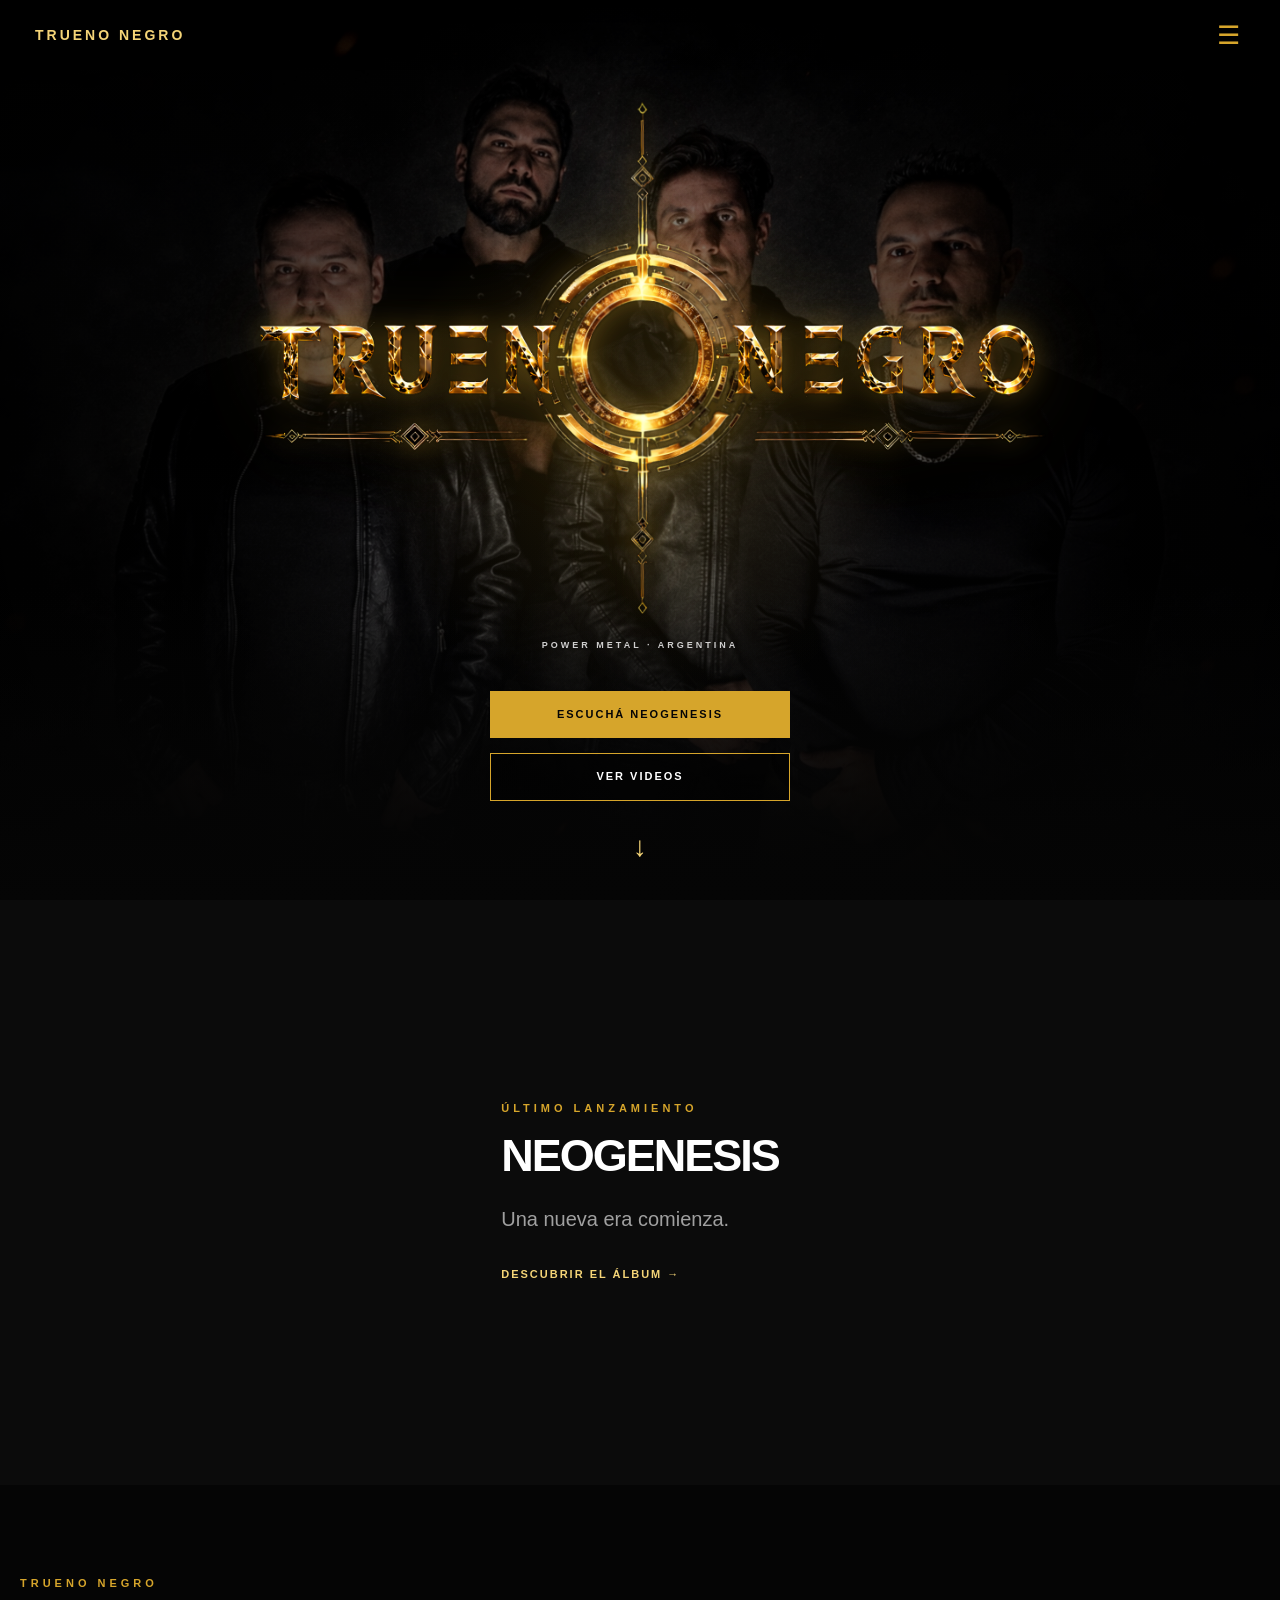
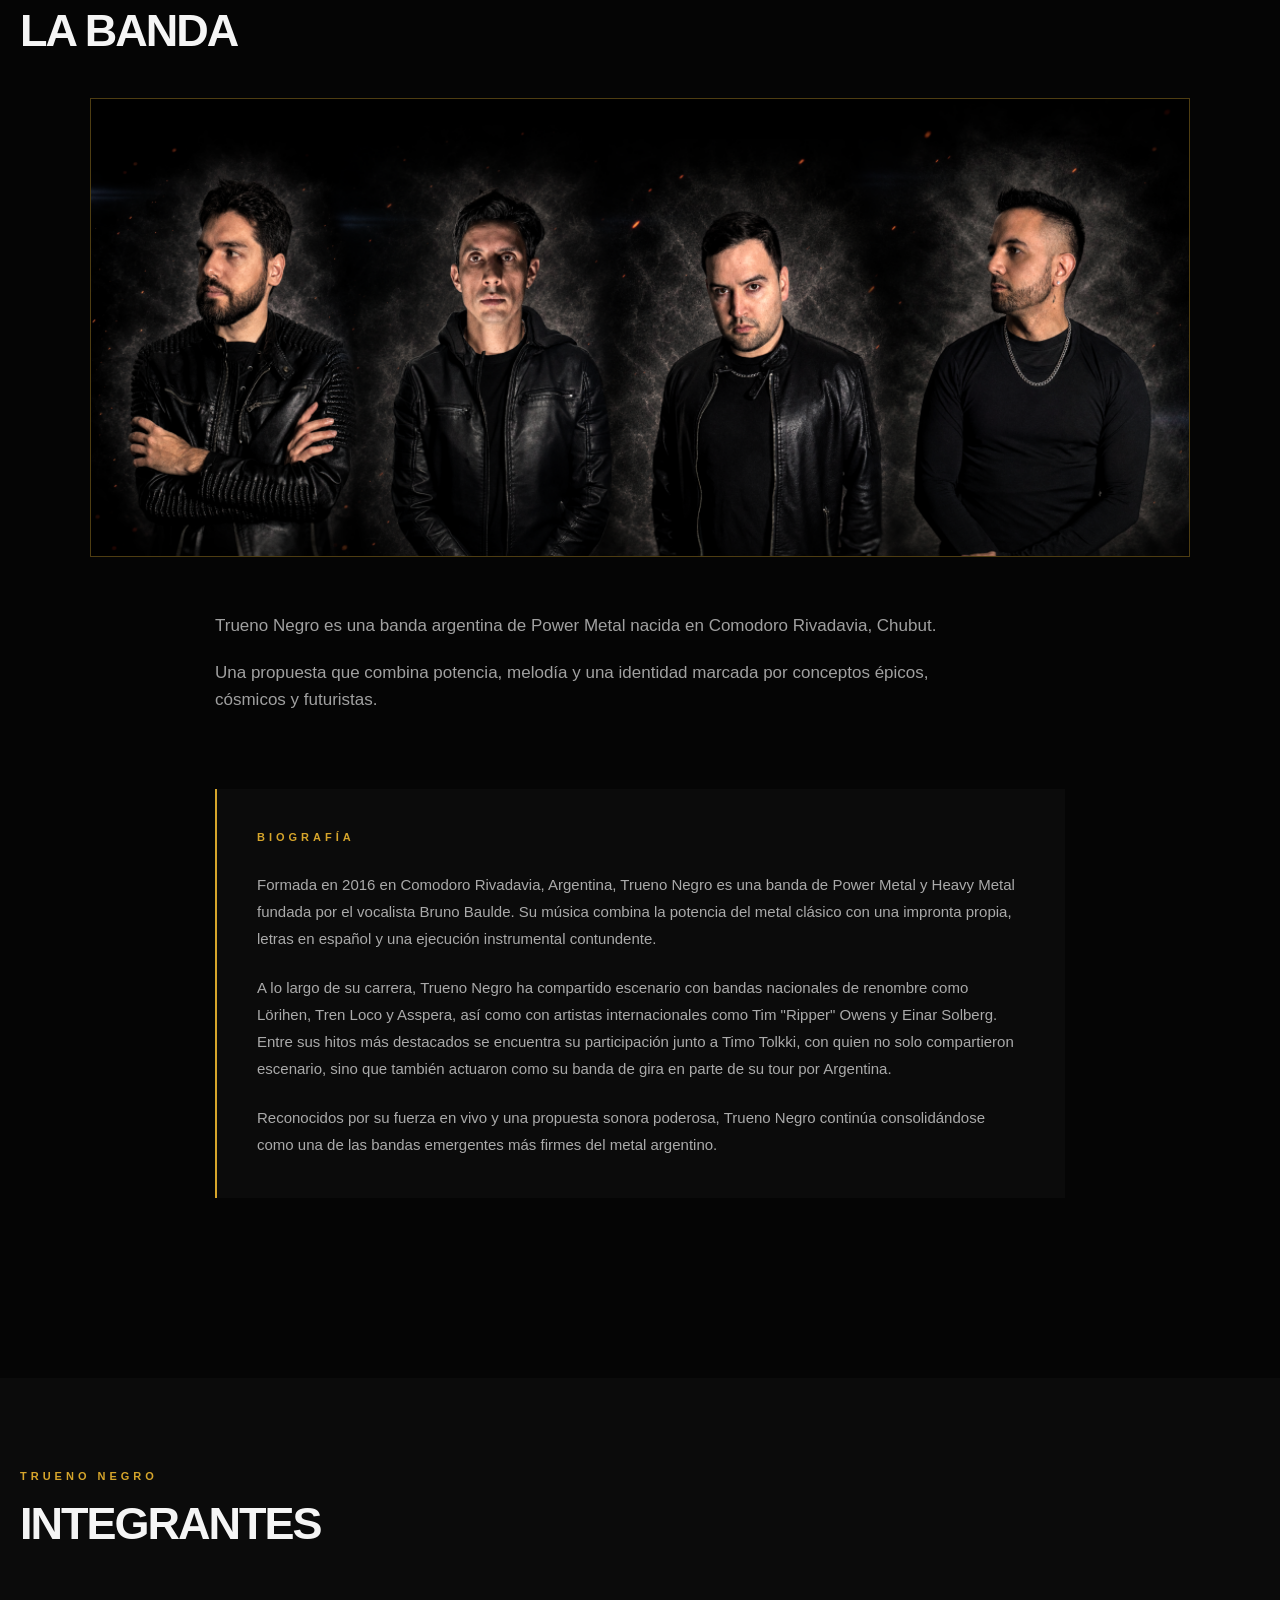
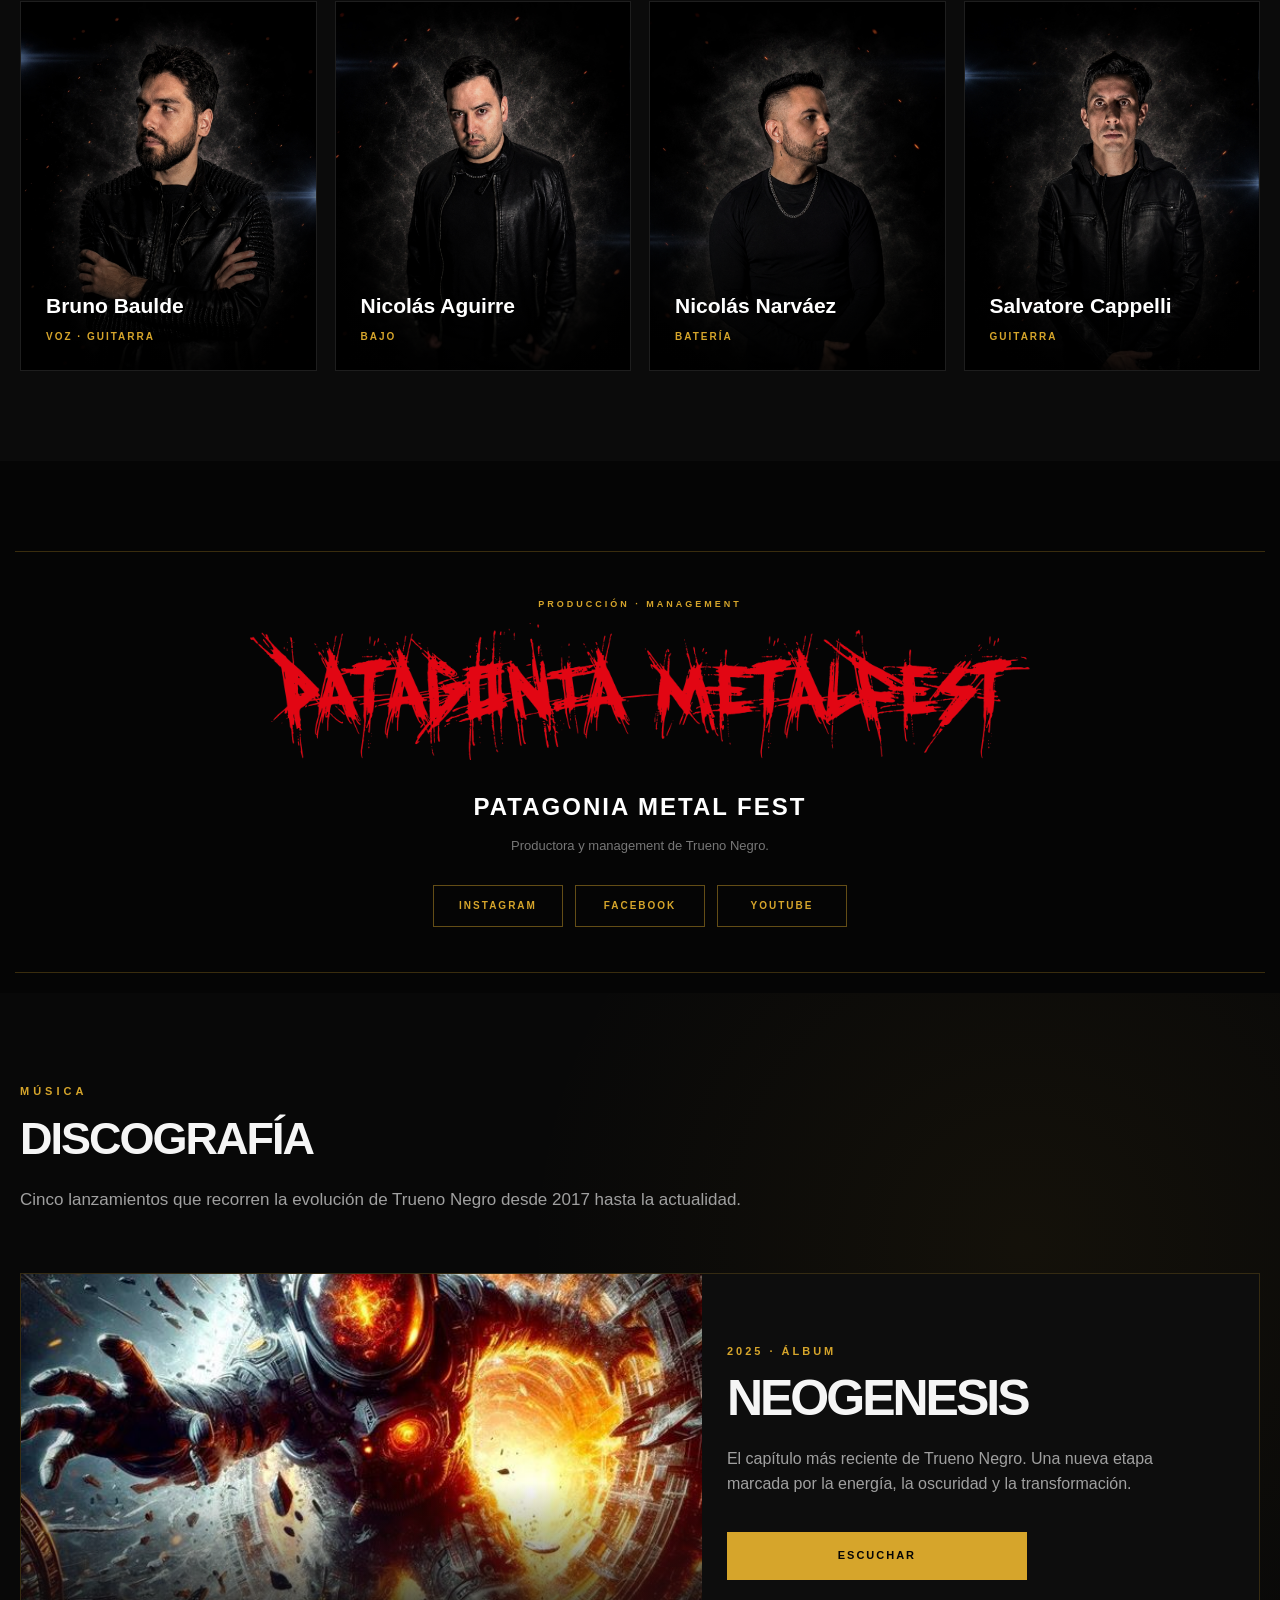
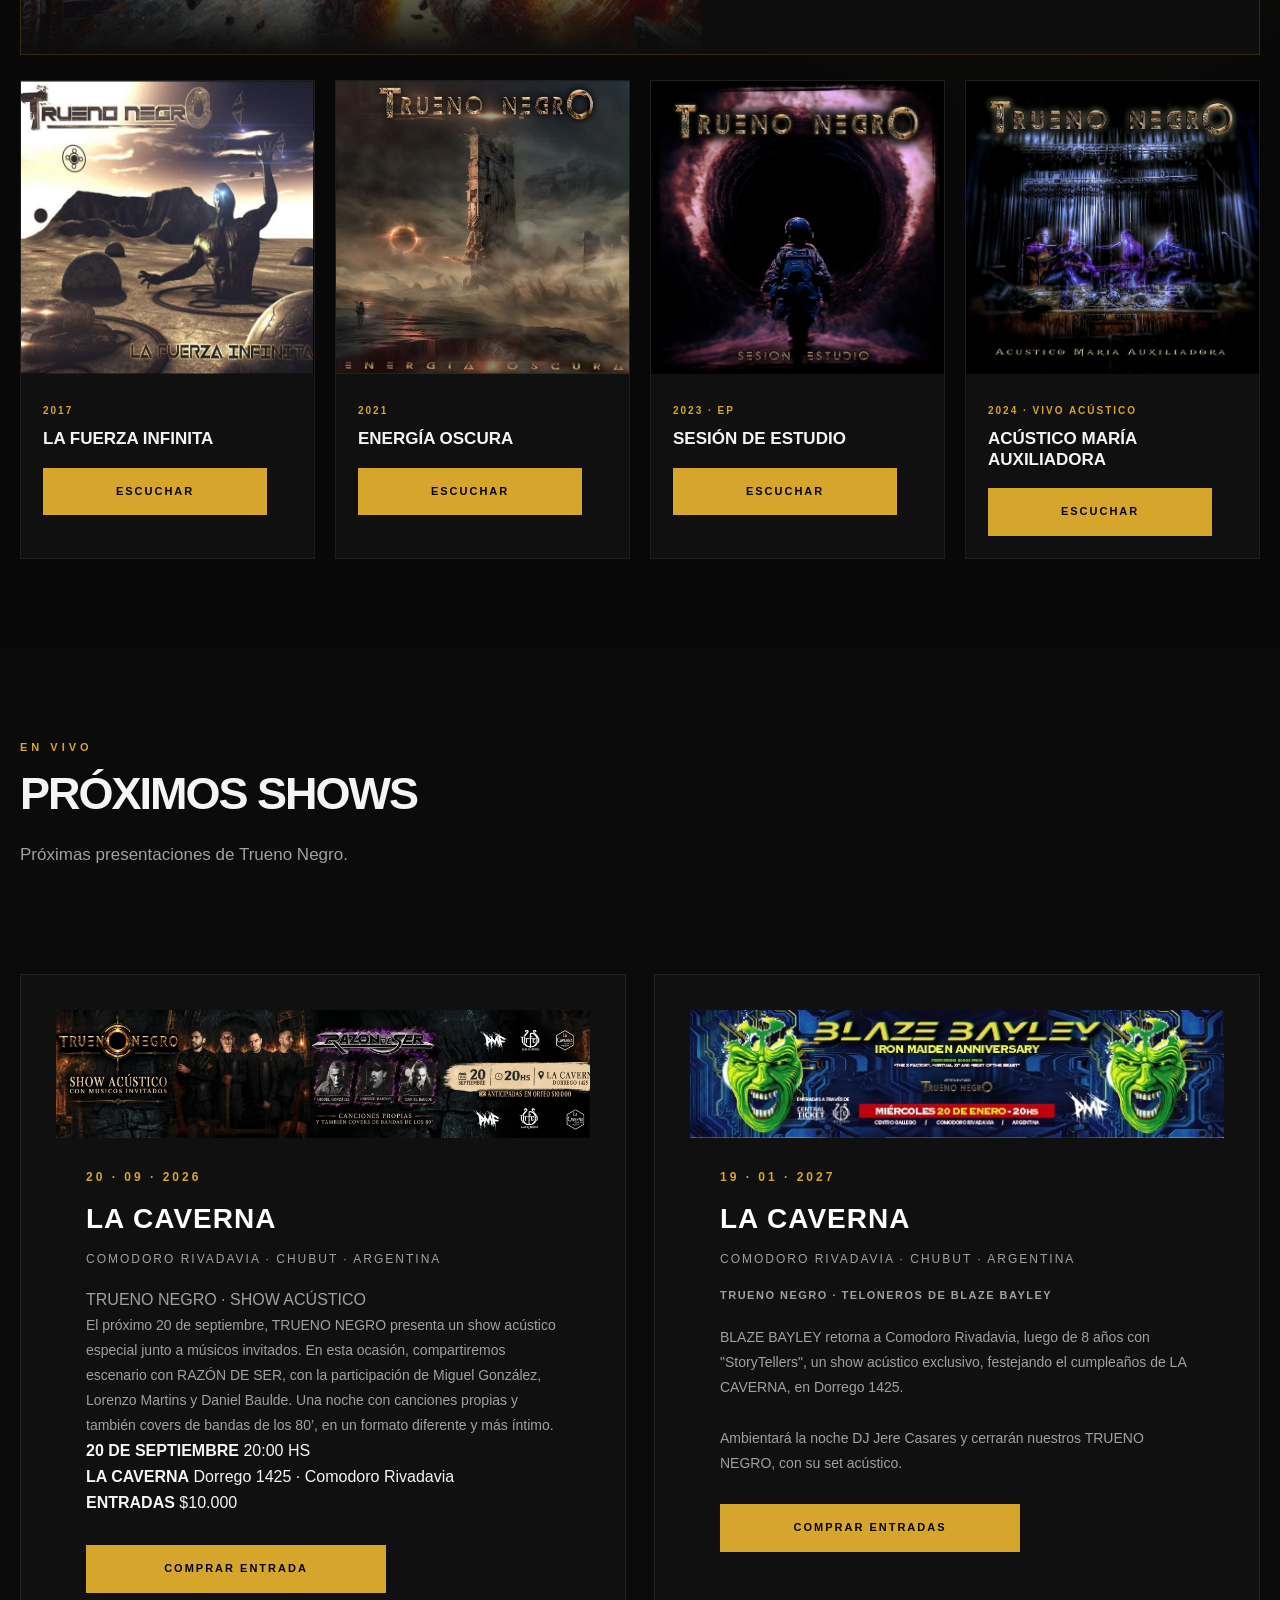
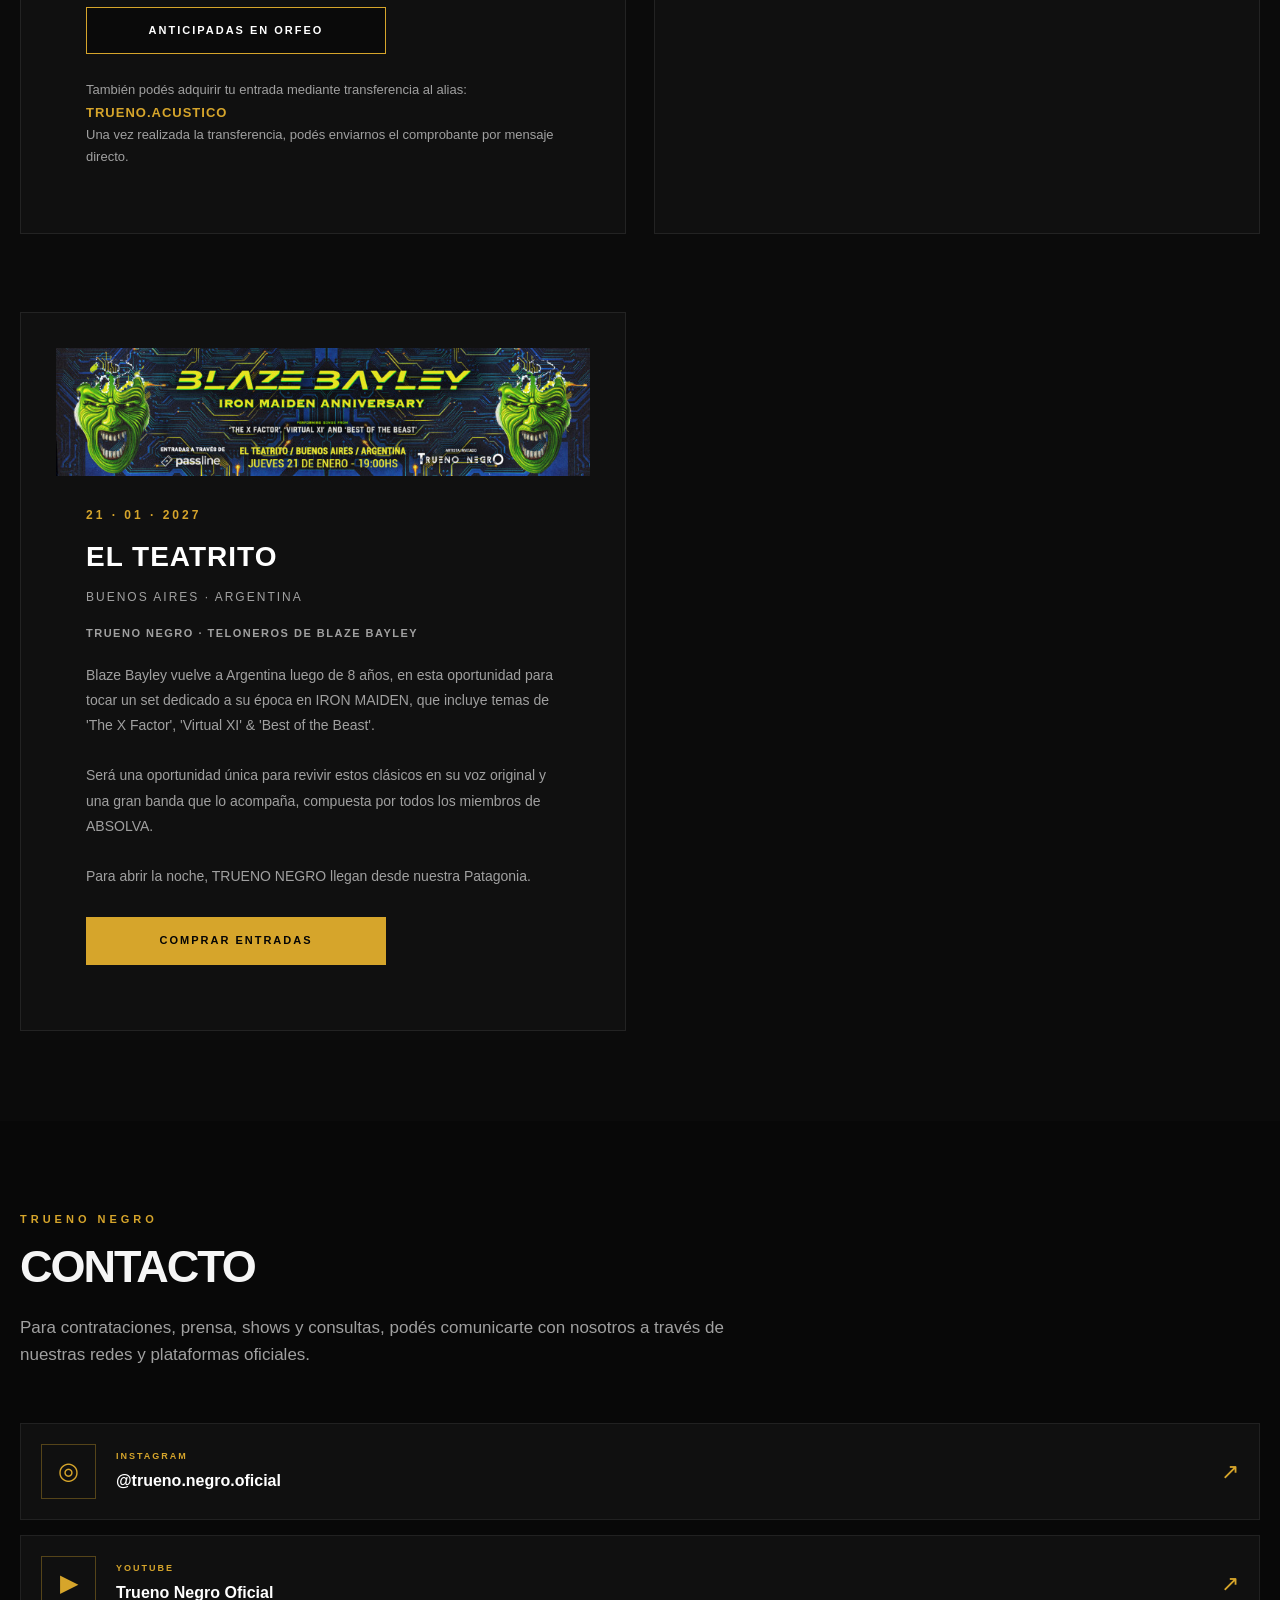
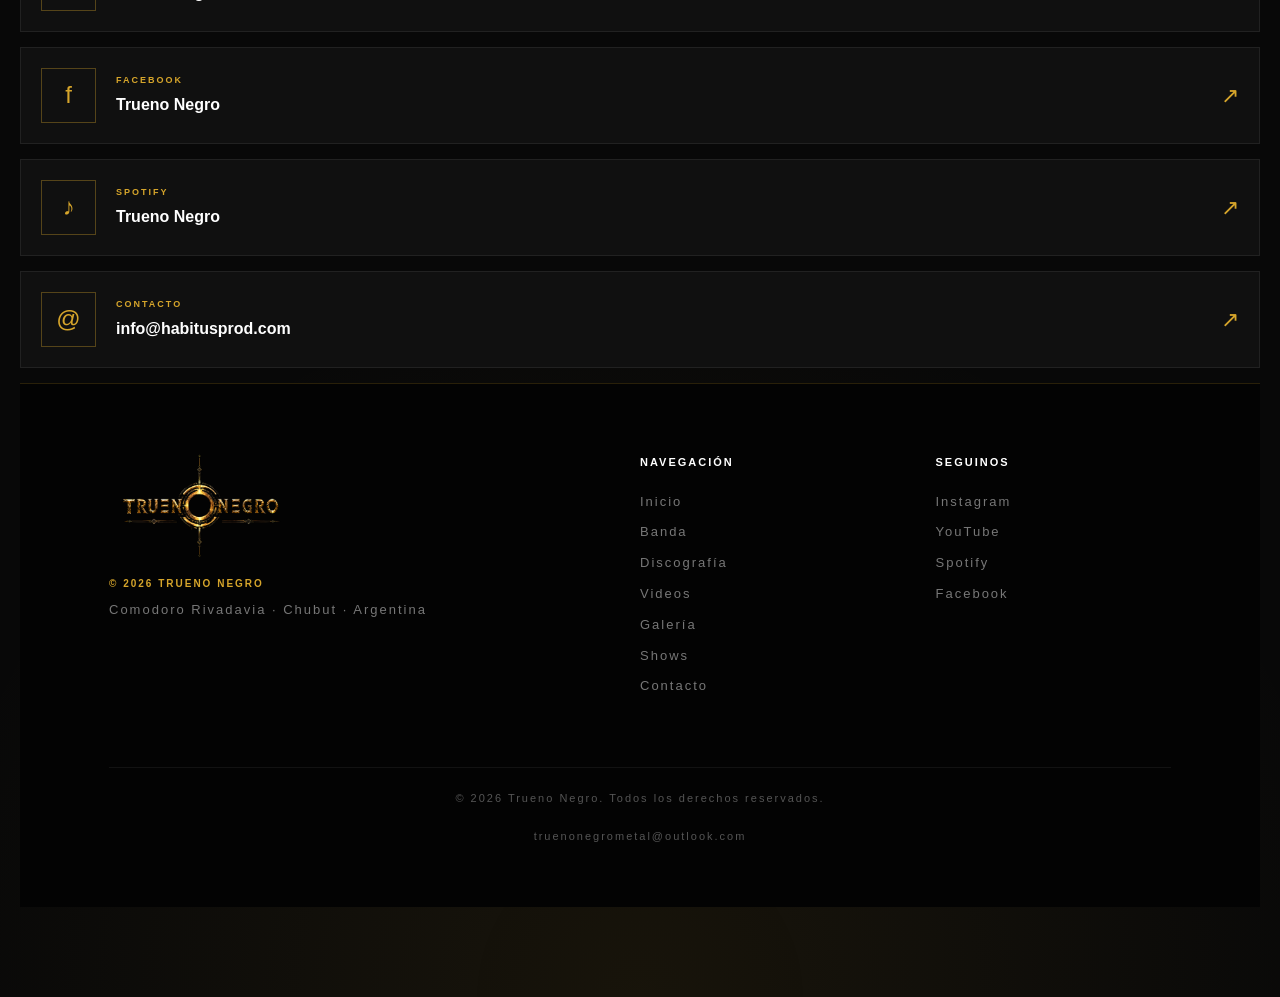
==== commit 796521f9: "Update index.html" ====
--- a/index.html
+++ b/index.html
@@ -1149,8 +1149,13 @@
             <a href="galeria.html">
             Galería
             </a>
+            
+            <a href="index.html#shows">
+            Shows
+            </a>
+              
             <a href="#contacto">
-                Contacto
+            Contacto
             </a>
 
         </div>
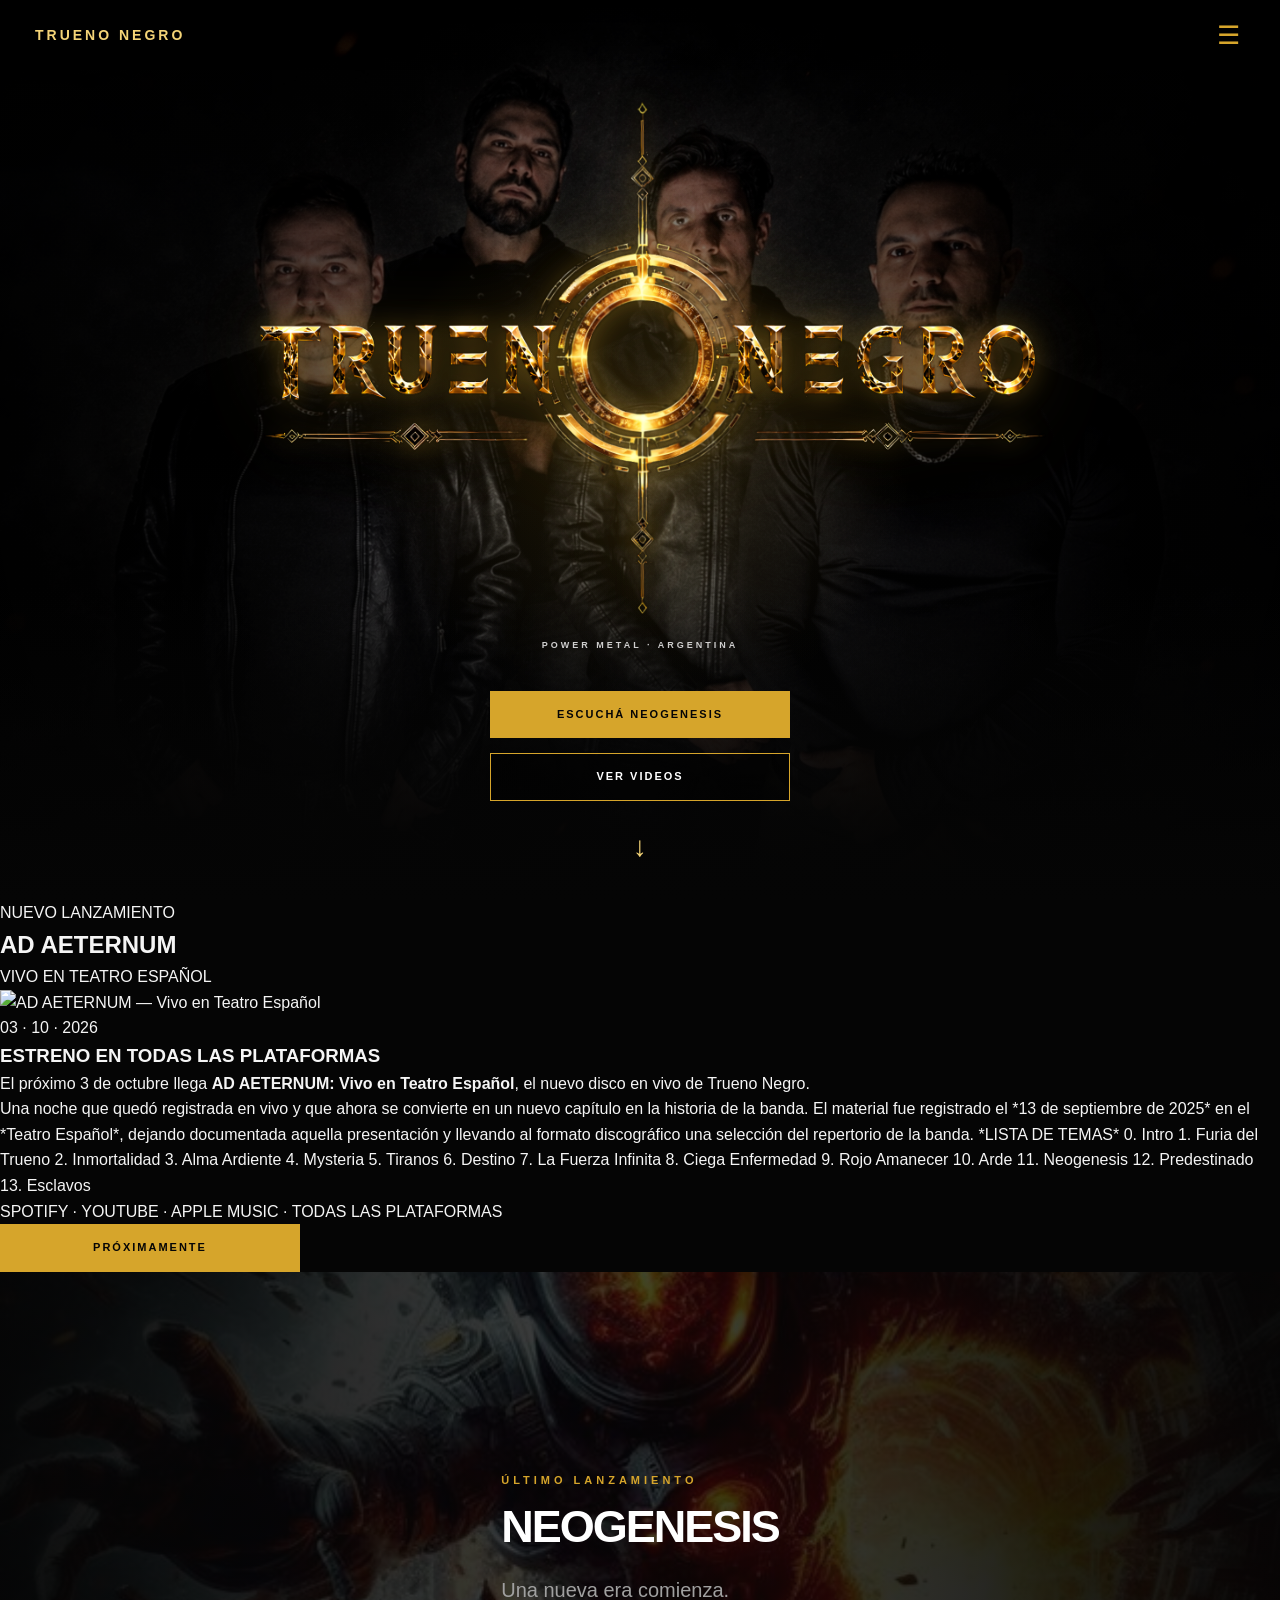
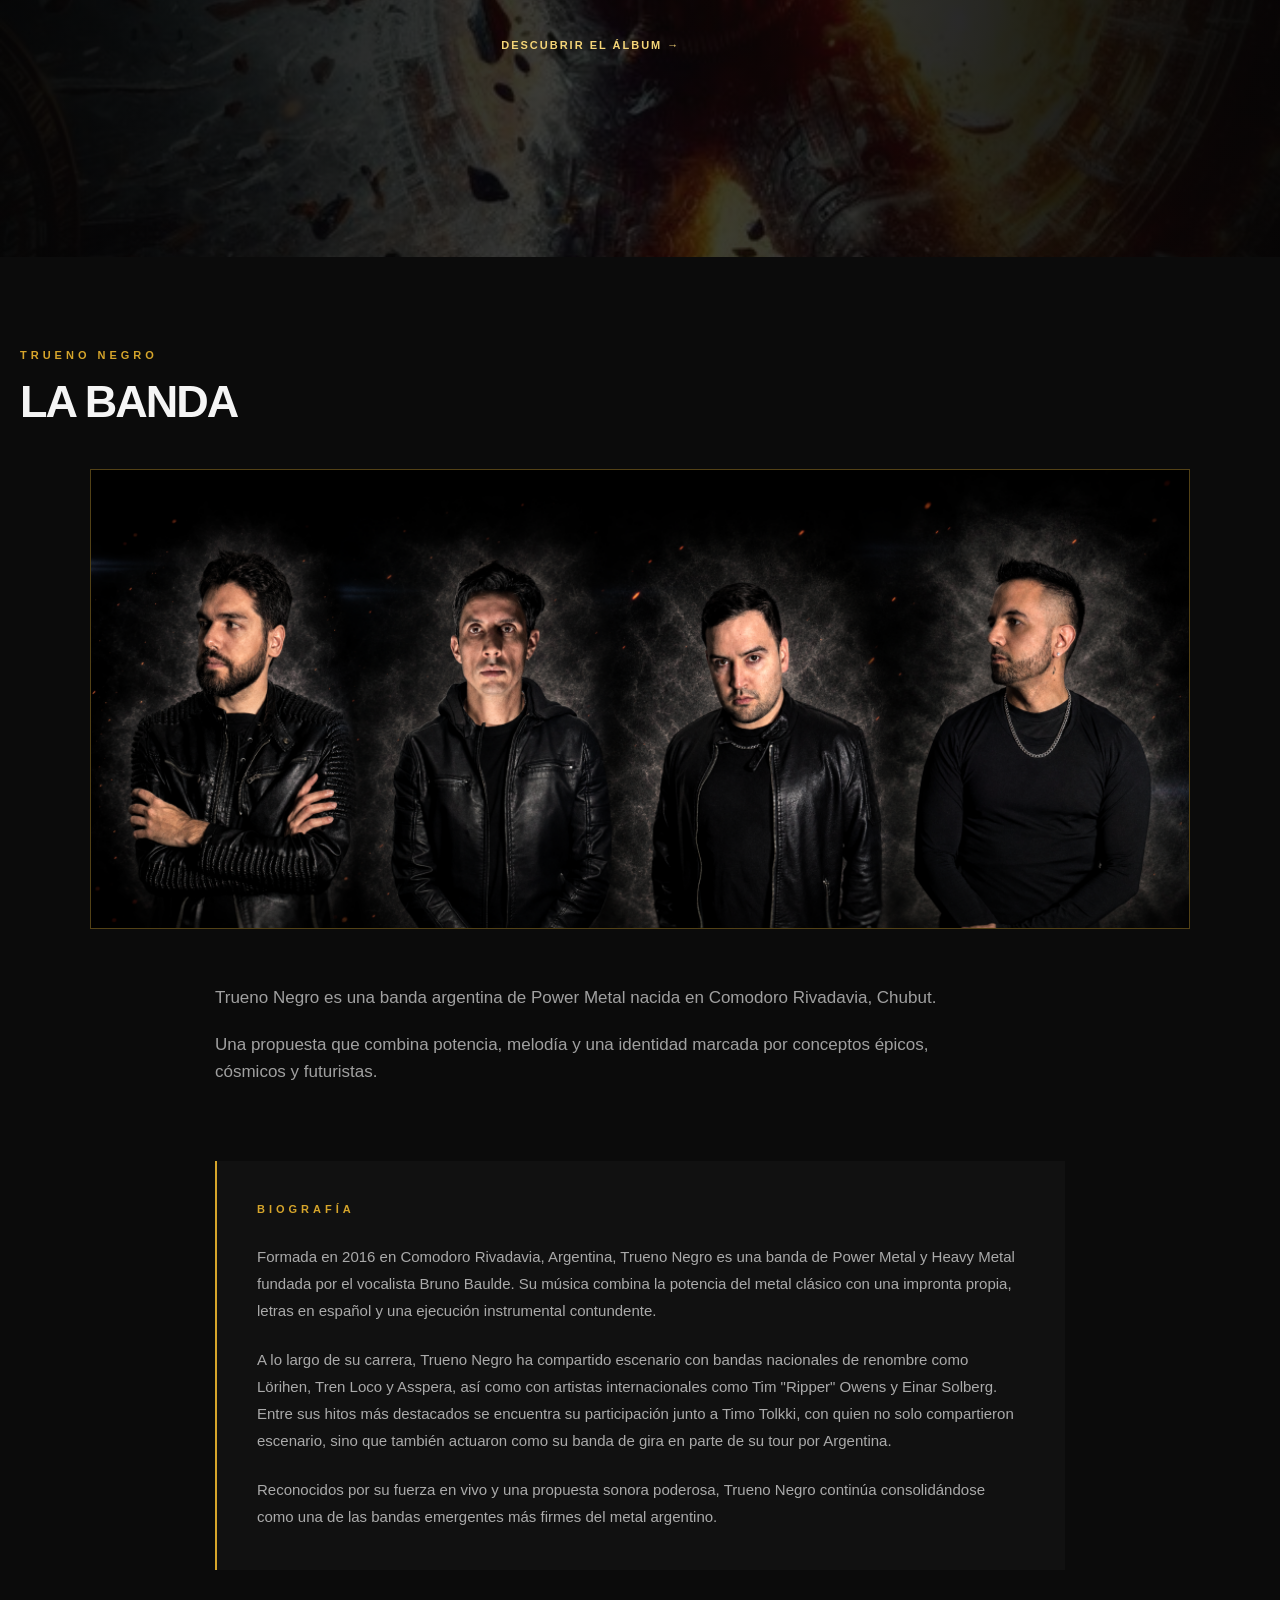
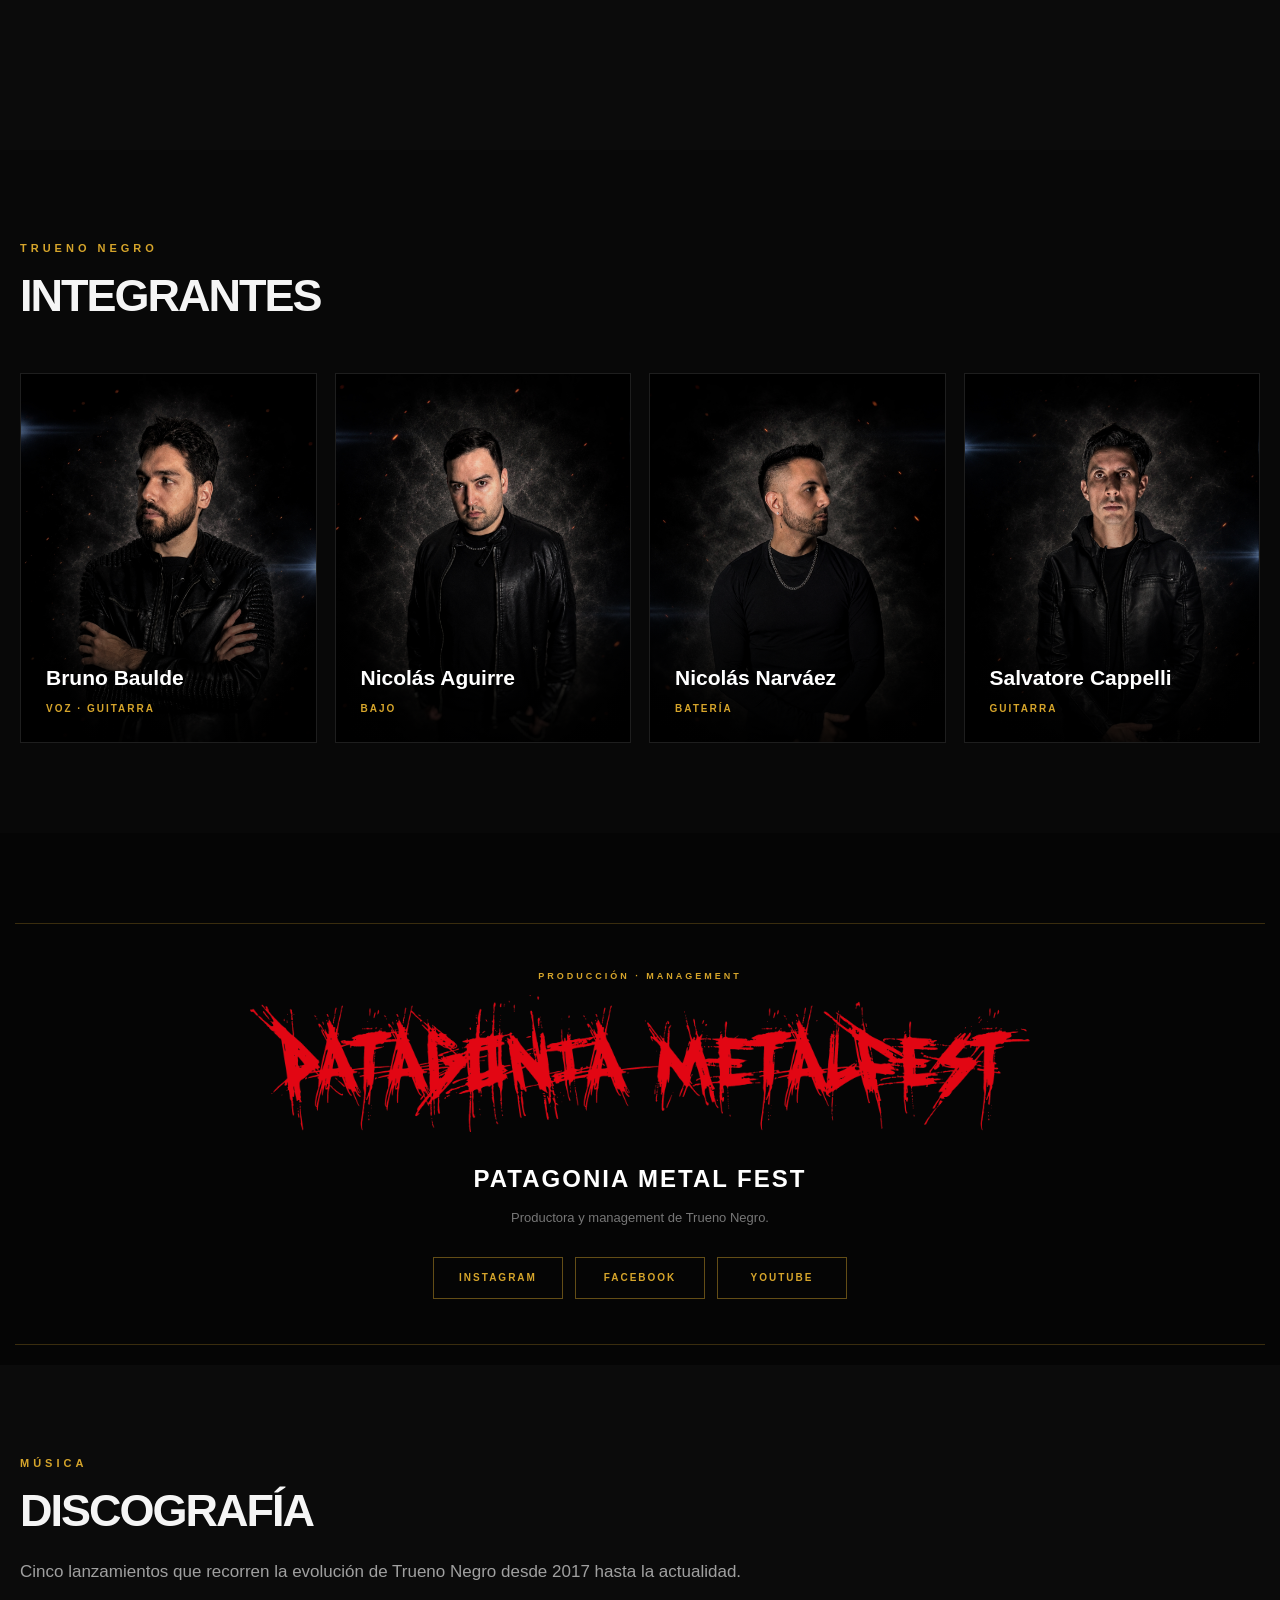
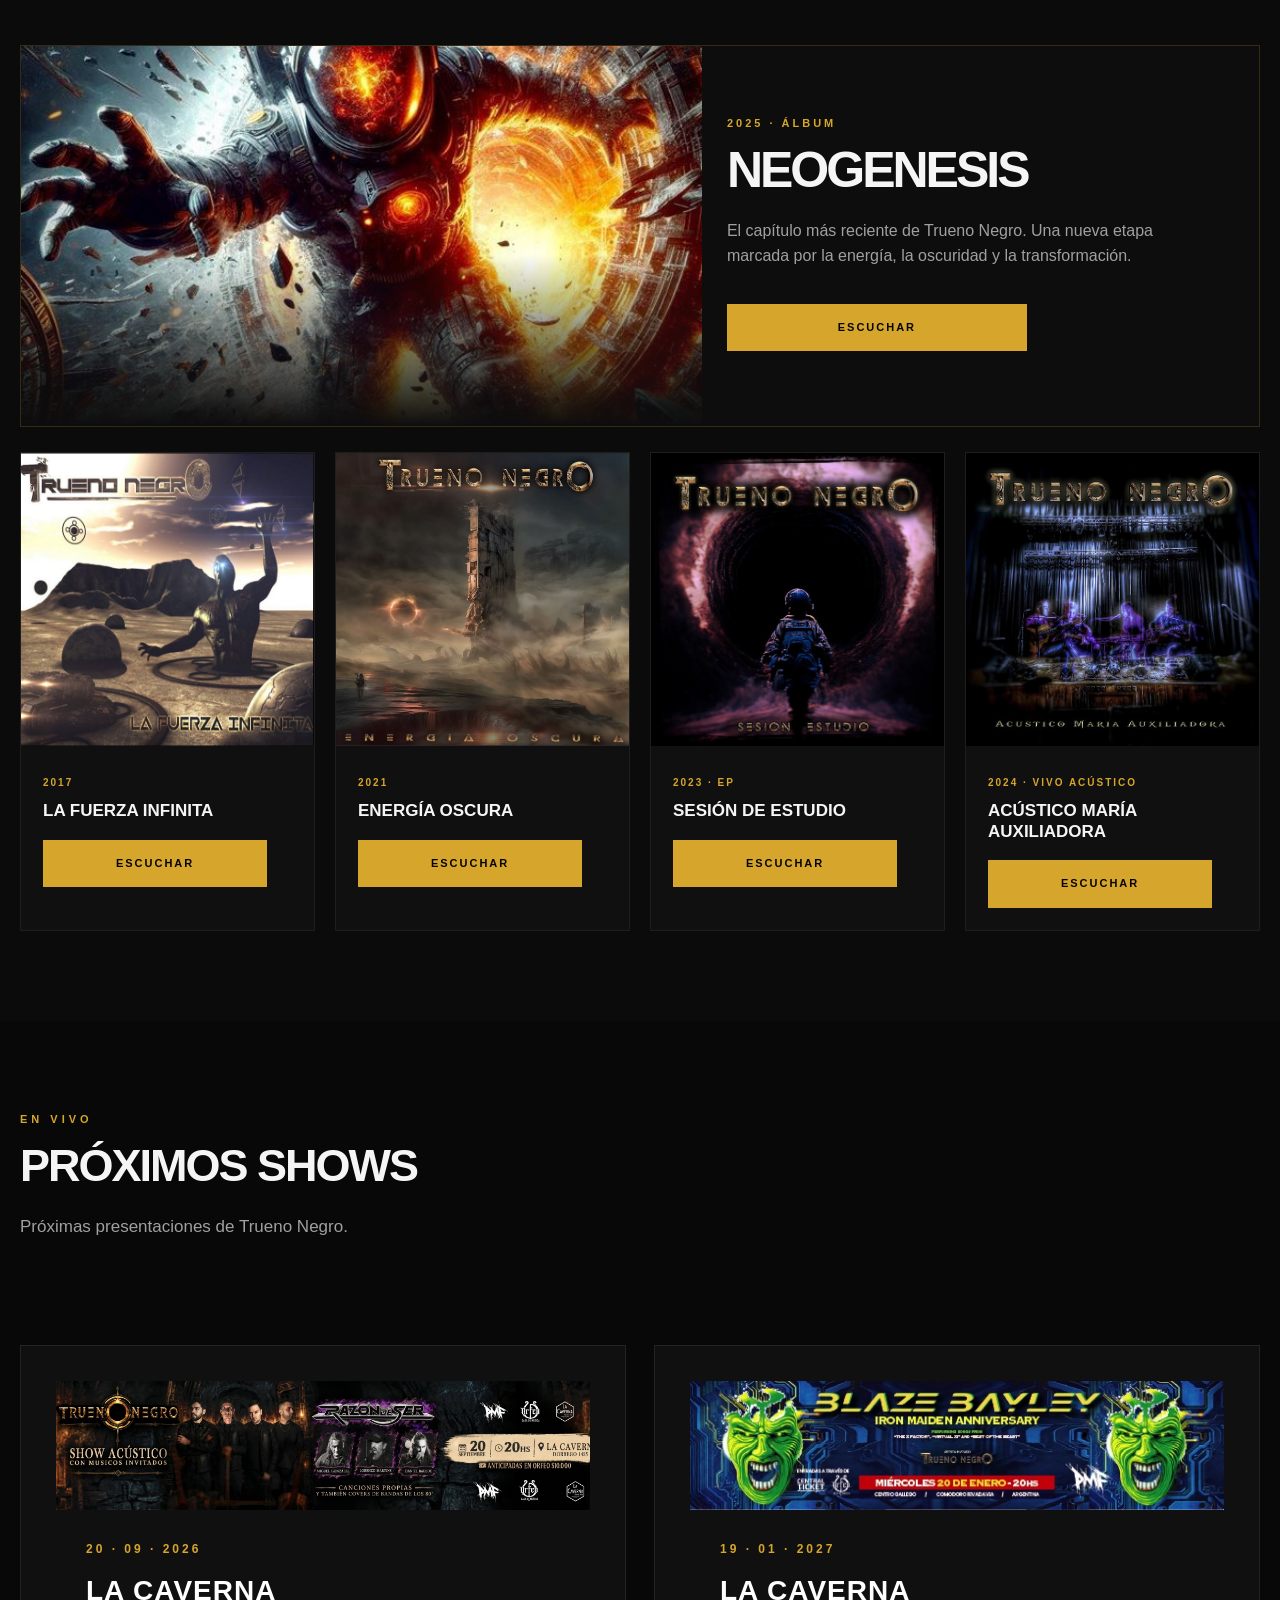
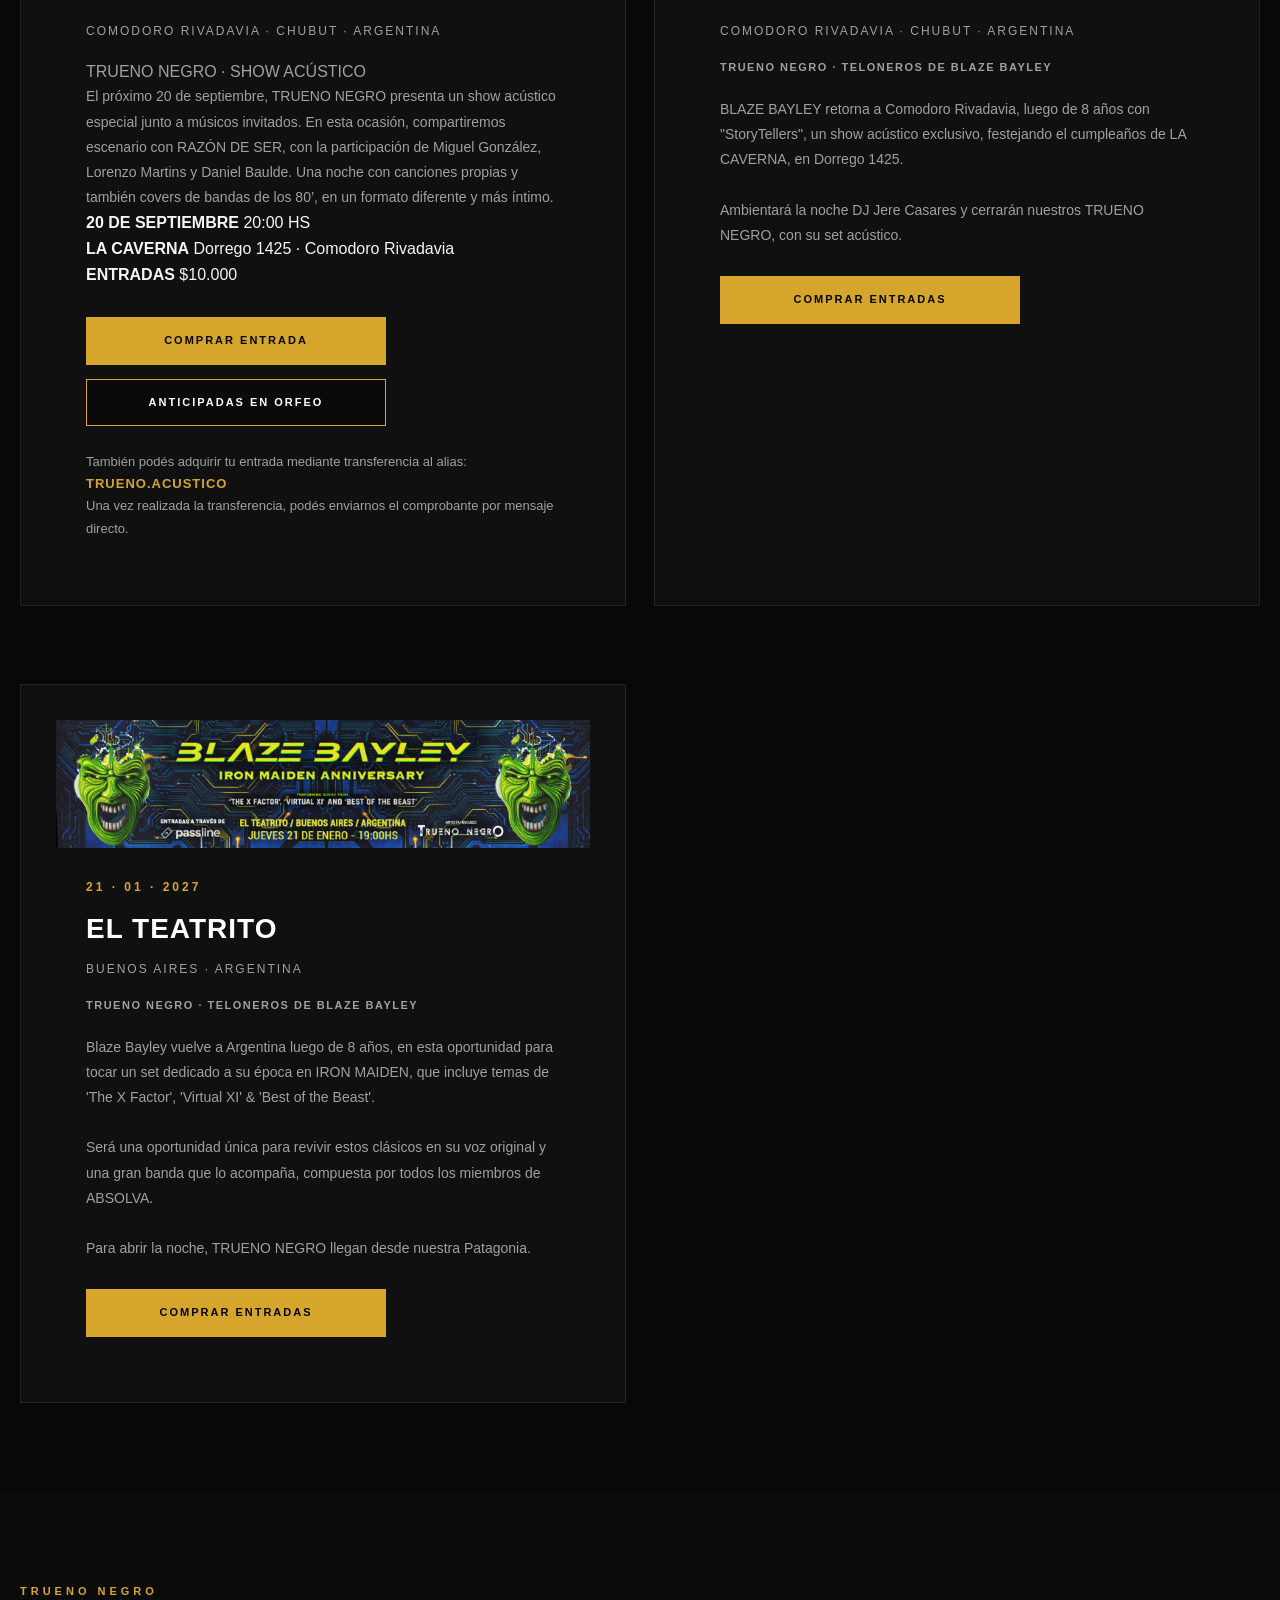
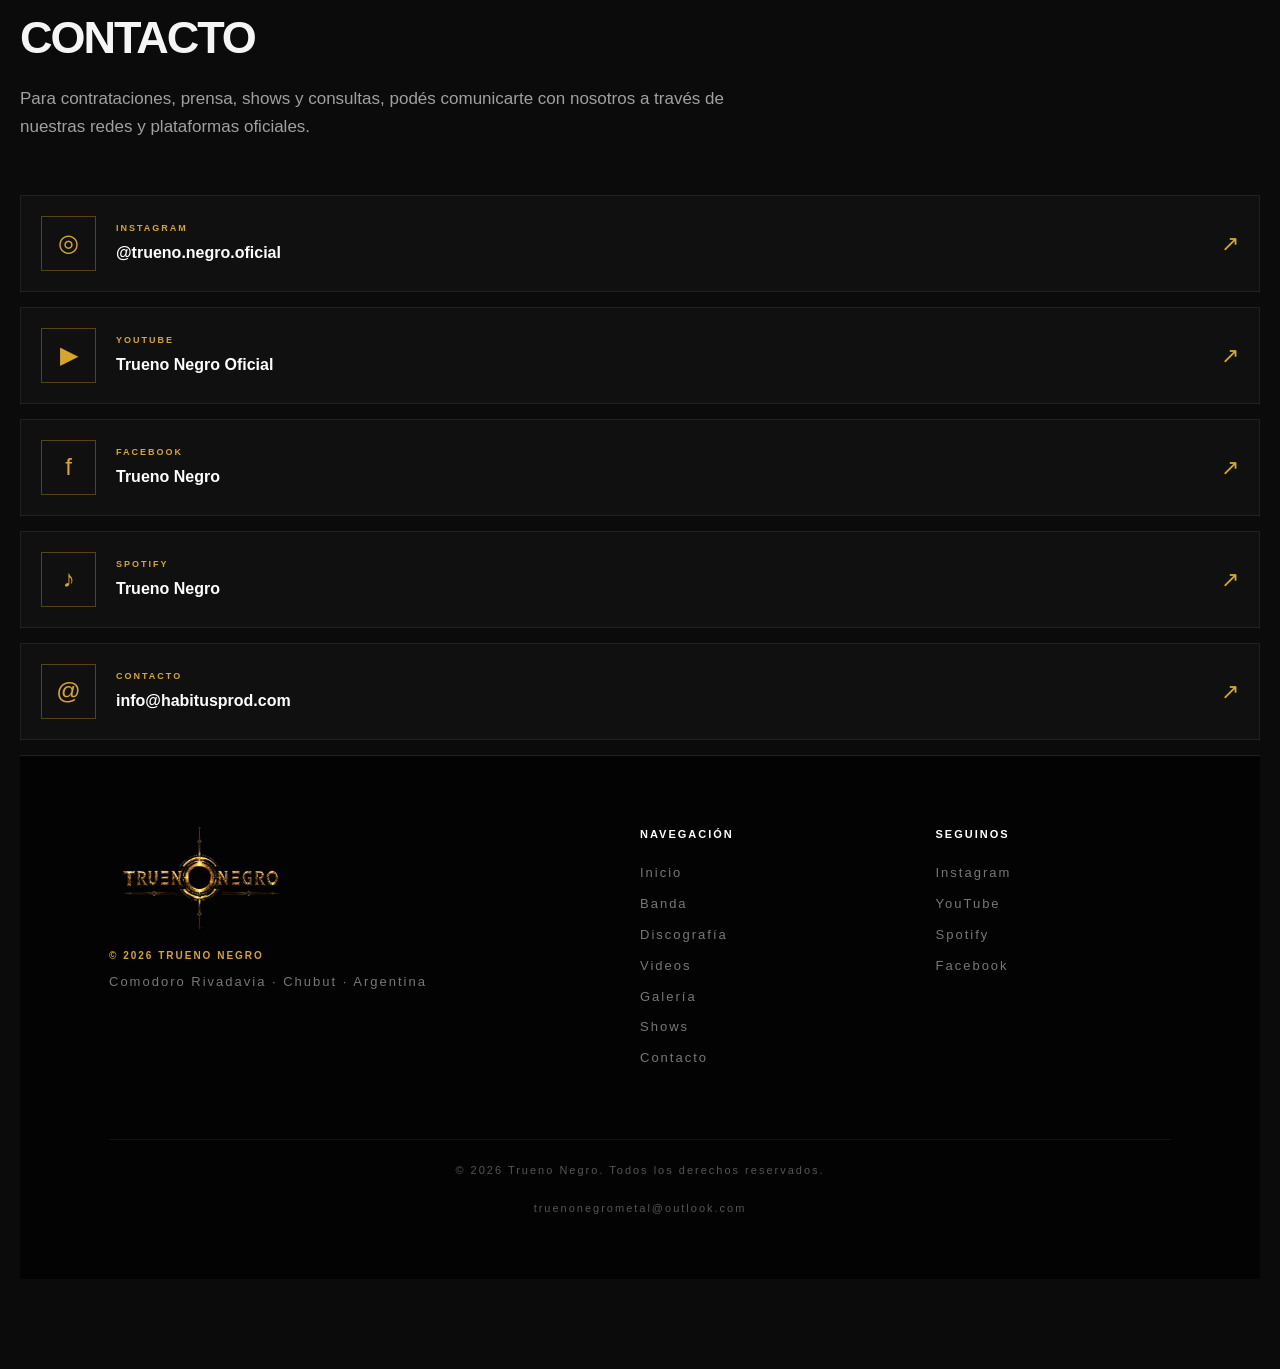
==== commit 89ae8797: "Add release announcement for AD AETERNUM Added a new release announcement section for 'AD AETERNUM' " ====
--- a/index.html
+++ b/index.html
@@ -112,6 +112,94 @@
 
 </section>
 
+    <!-- =========================================================
+     LANZAMIENTO — AD AETERNUM
+========================================================= -->
+
+<section class="release-announcement">
+
+    <div class="release-container">
+
+        <div class="release-label">
+            NUEVO LANZAMIENTO
+        </div>
+
+        <h2>
+            AD AETERNUM
+        </h2>
+
+        <div class="release-subtitle">
+            VIVO EN TEATRO ESPAÑOL
+        </div>
+
+        <div class="release-content">
+
+            <div class="release-image">
+                <img
+                    src="assets/ad-aeternum.jpg"
+                    alt="AD AETERNUM — Vivo en Teatro Español"
+                >
+            </div>
+
+            <div class="release-info">
+
+                <span class="release-date">
+                    03 · 10 · 2026
+                </span>
+
+                <h3>
+                    ESTRENO EN TODAS LAS PLATAFORMAS
+                </h3>
+
+                <p>
+                    El próximo 3 de octubre llega
+                    <strong>AD AETERNUM: Vivo en Teatro Español</strong>,
+                    el nuevo disco en vivo de Trueno Negro.
+                </p>
+
+                <p>
+                    Una noche que quedó registrada en vivo
+                    y que ahora se convierte en un nuevo capítulo
+                    en la historia de la banda. 
+
+                   El material fue registrado el *13 de septiembre de 2025* en el *Teatro Español*, dejando documentada aquella presentación y llevando al formato discográfico una selección del repertorio de la banda.
+
+*LISTA DE TEMAS*
+
+0. Intro
+1. Furia del Trueno
+2. Inmortalidad
+3. Alma Ardiente
+4. Mysteria
+5. Tiranos
+6. Destino
+7. La Fuerza Infinita
+8. Ciega Enfermedad
+9. Rojo Amanecer
+10. Arde
+11. Neogenesis
+12. Predestinado
+13. Esclavos
+                </p>
+
+                <div class="release-platforms">
+                    SPOTIFY · YOUTUBE · APPLE MUSIC · TODAS LAS PLATAFORMAS
+                </div>
+
+                <a
+                    href="#"
+                    class="btn btn-primary release-button"
+                >
+                    PRÓXIMAMENTE
+                </a>
+
+            </div>
+
+        </div>
+
+    </div>
+
+</section>
 
 
 <!-- =========================
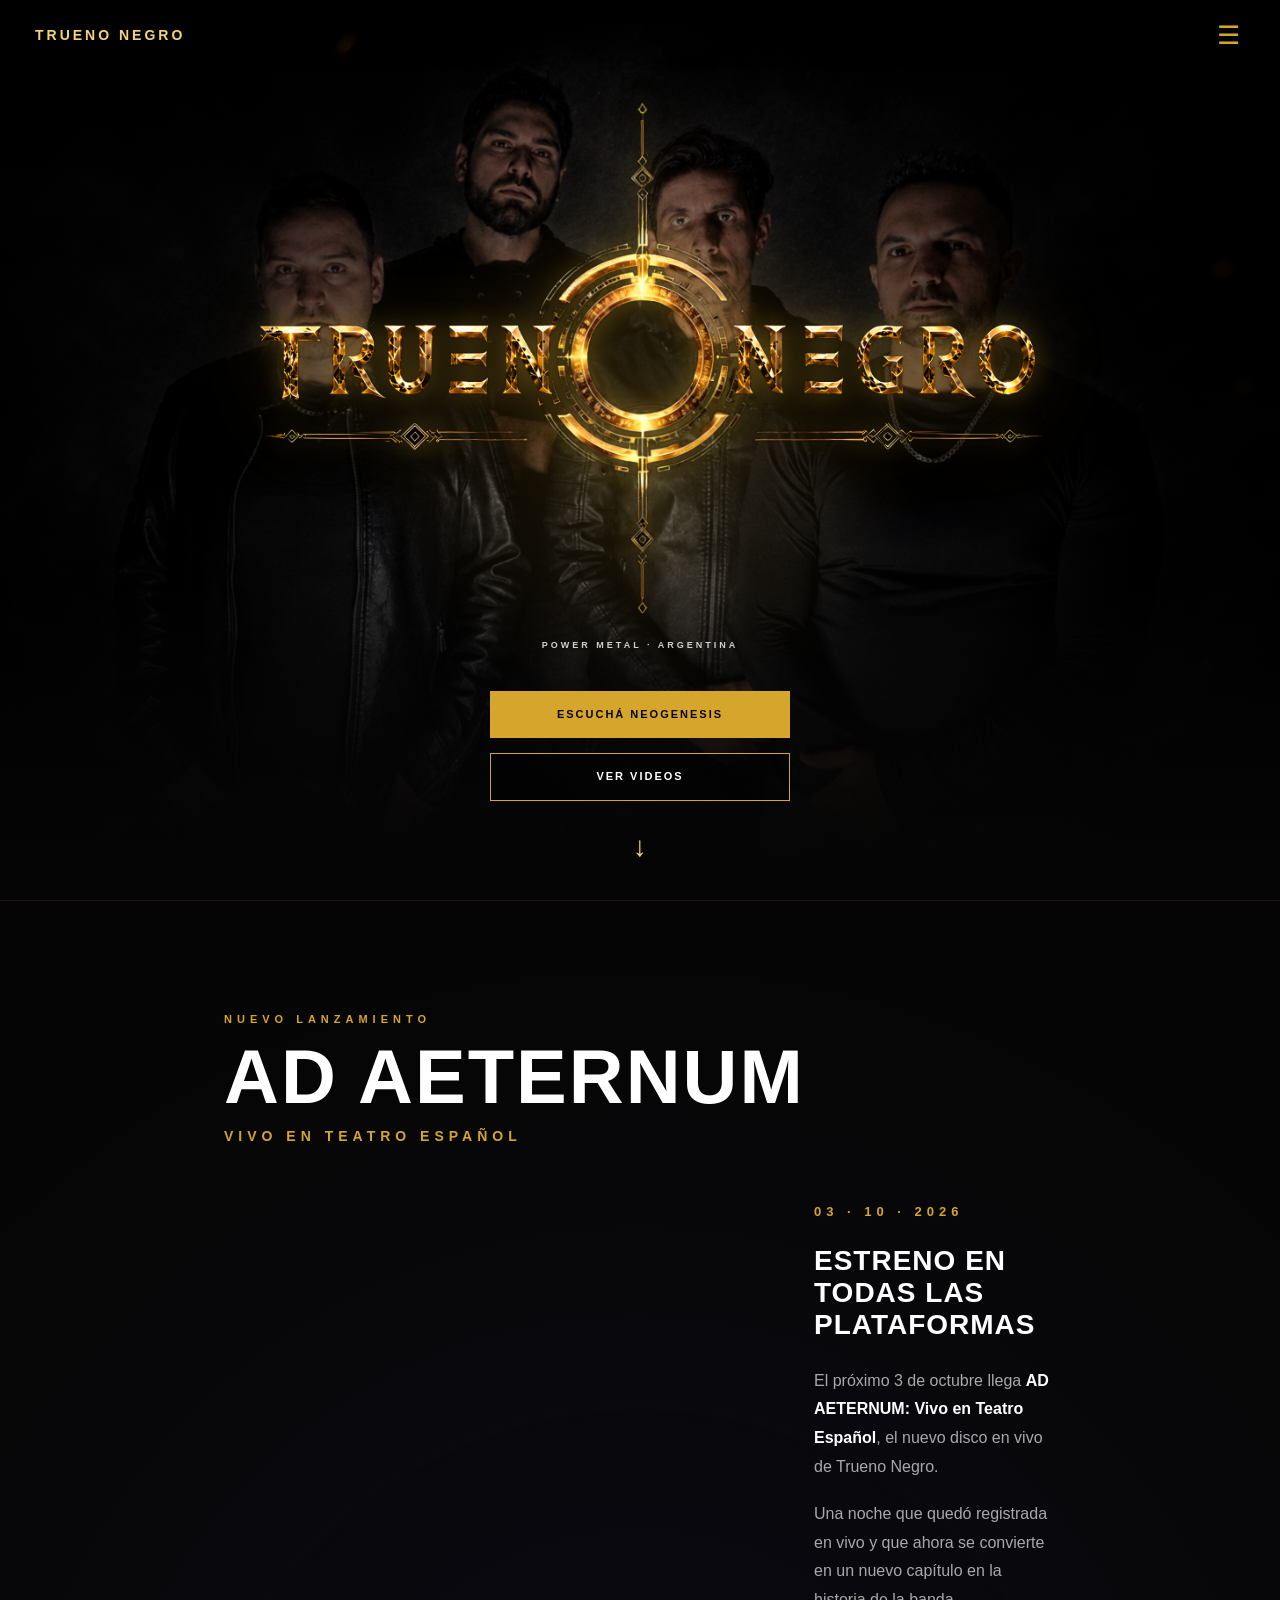
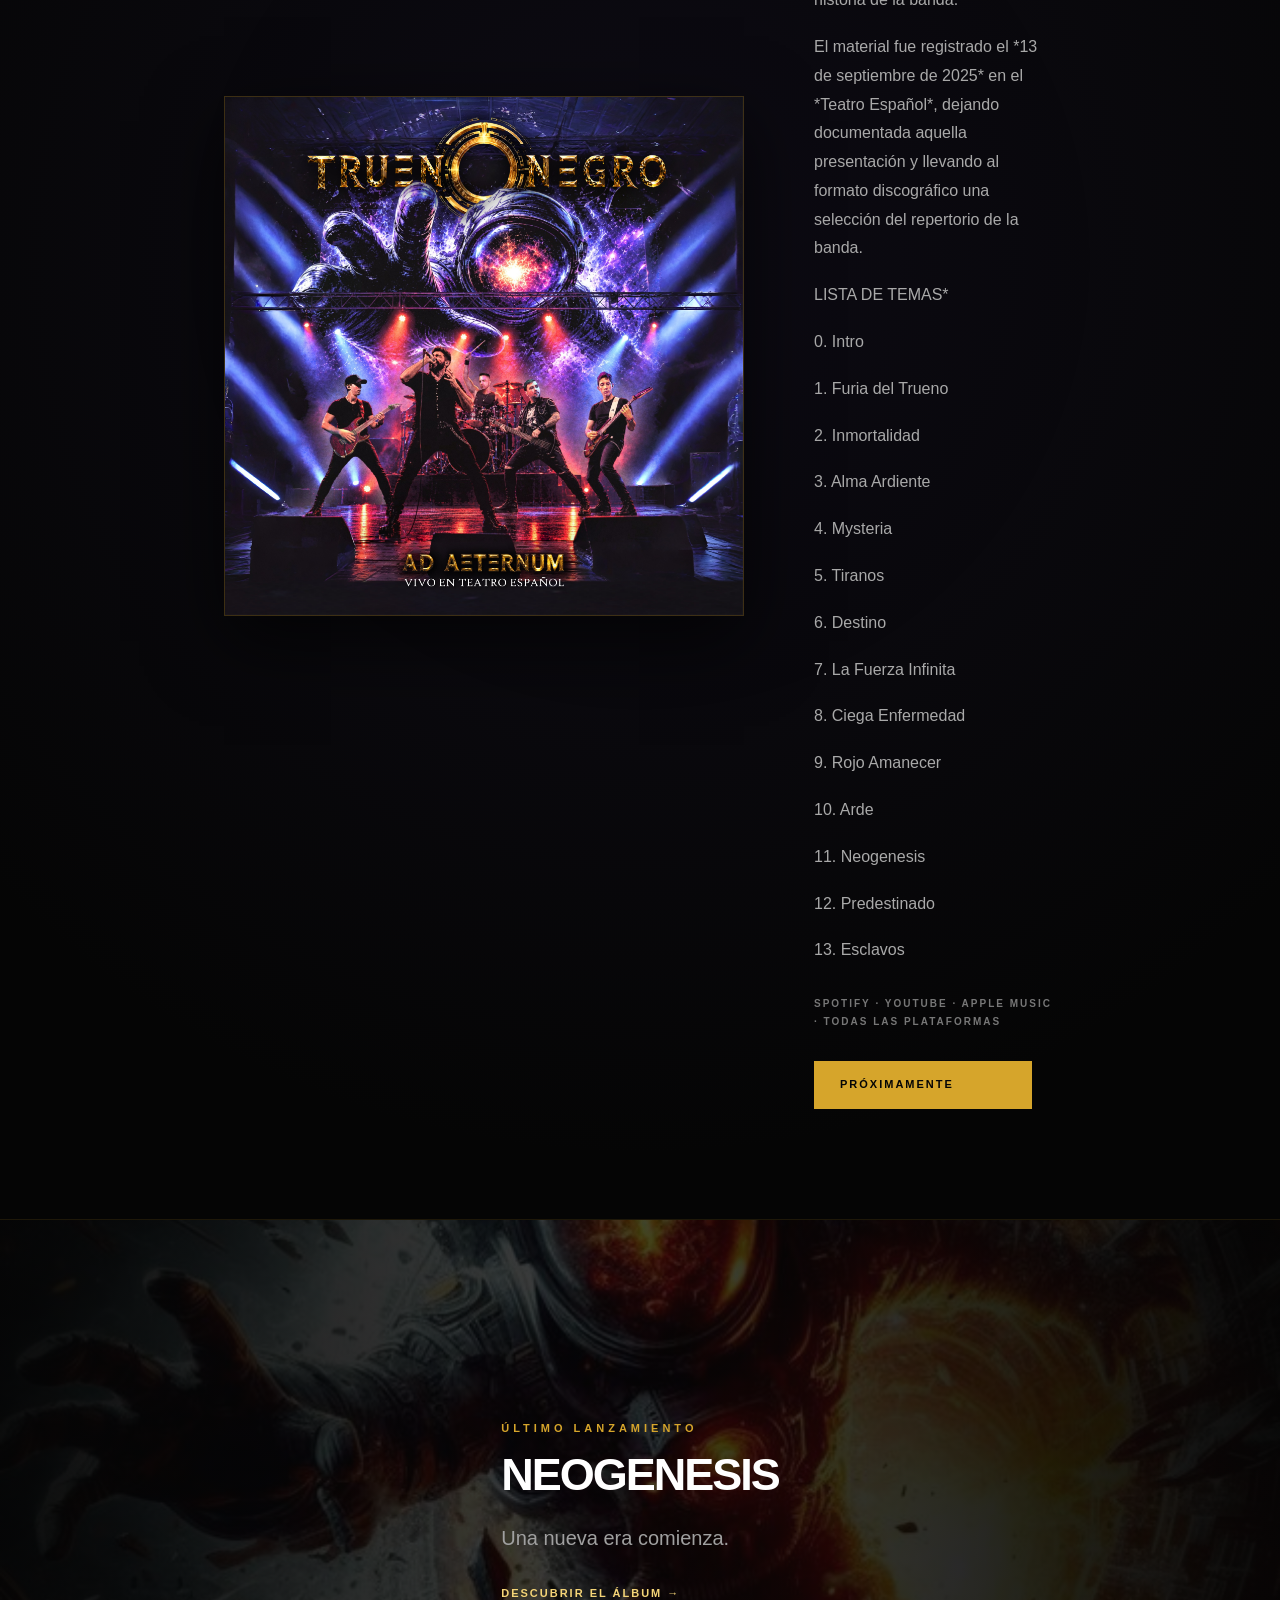
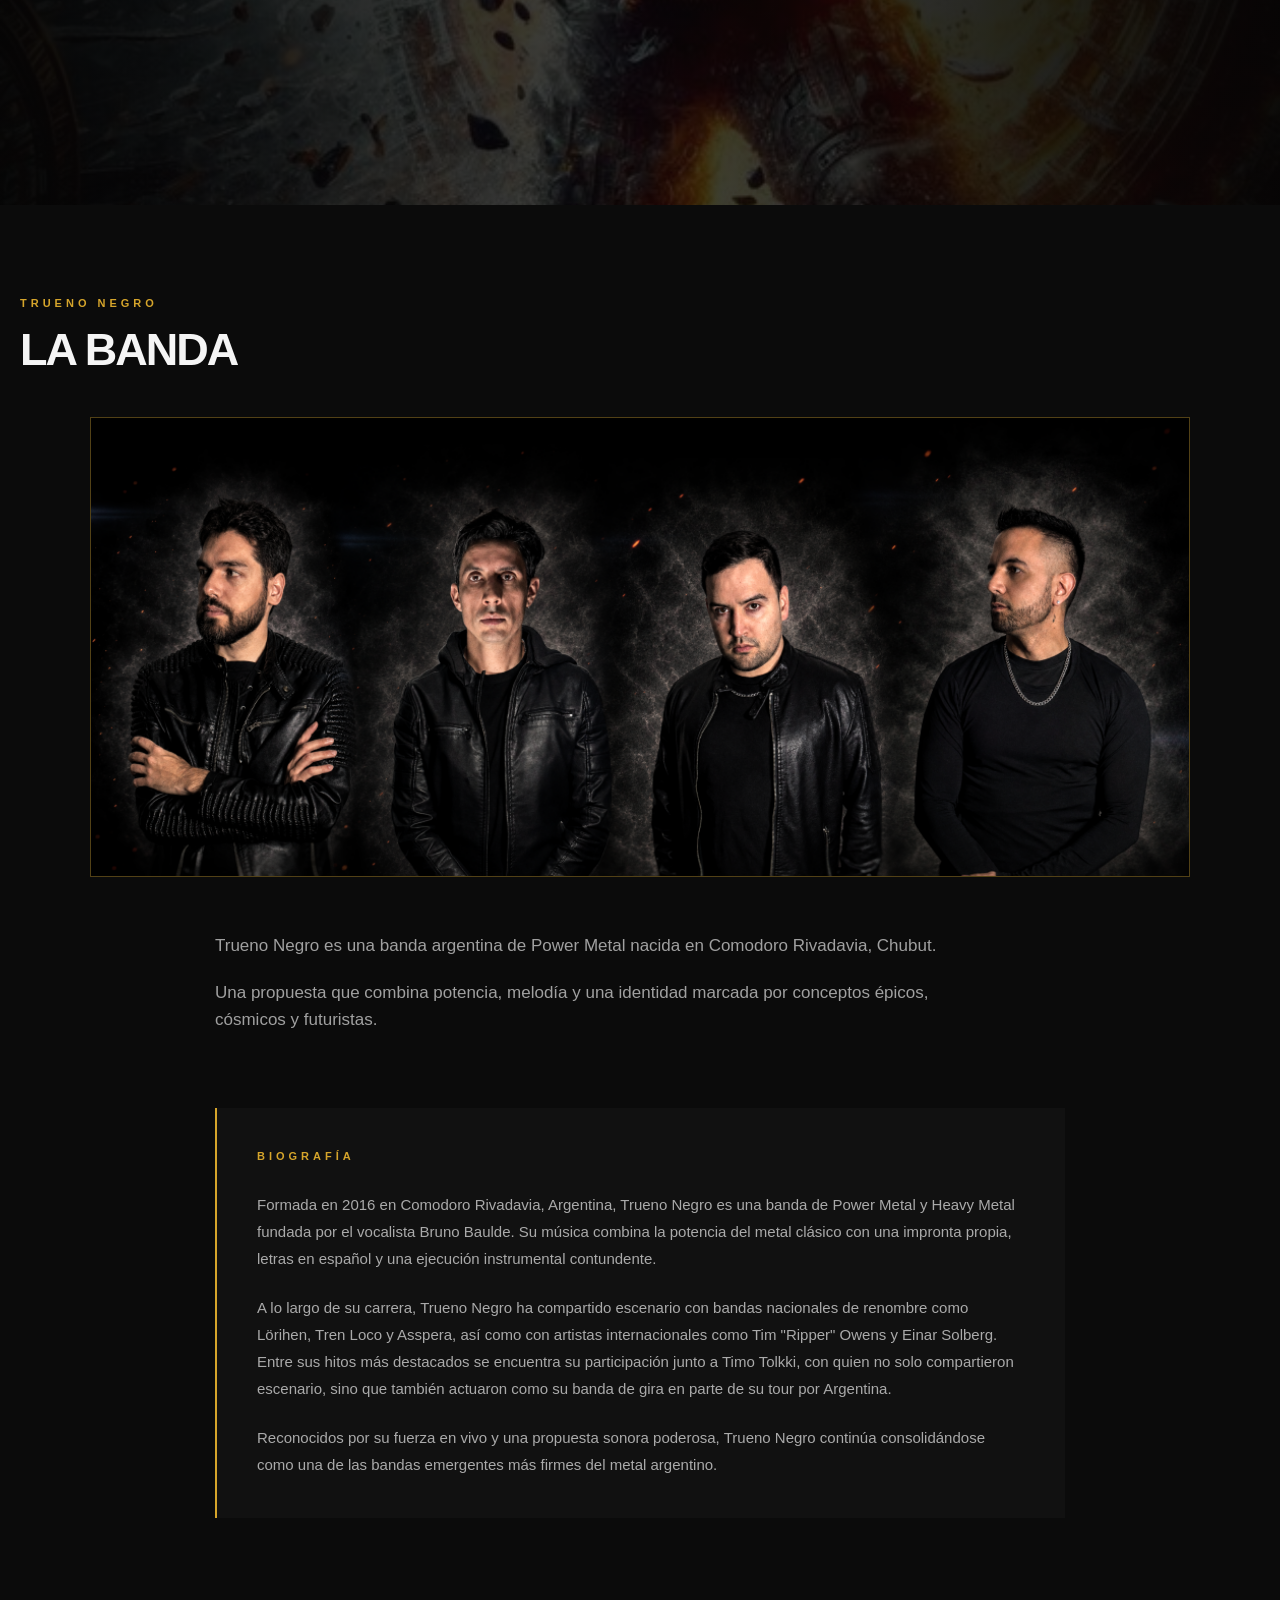
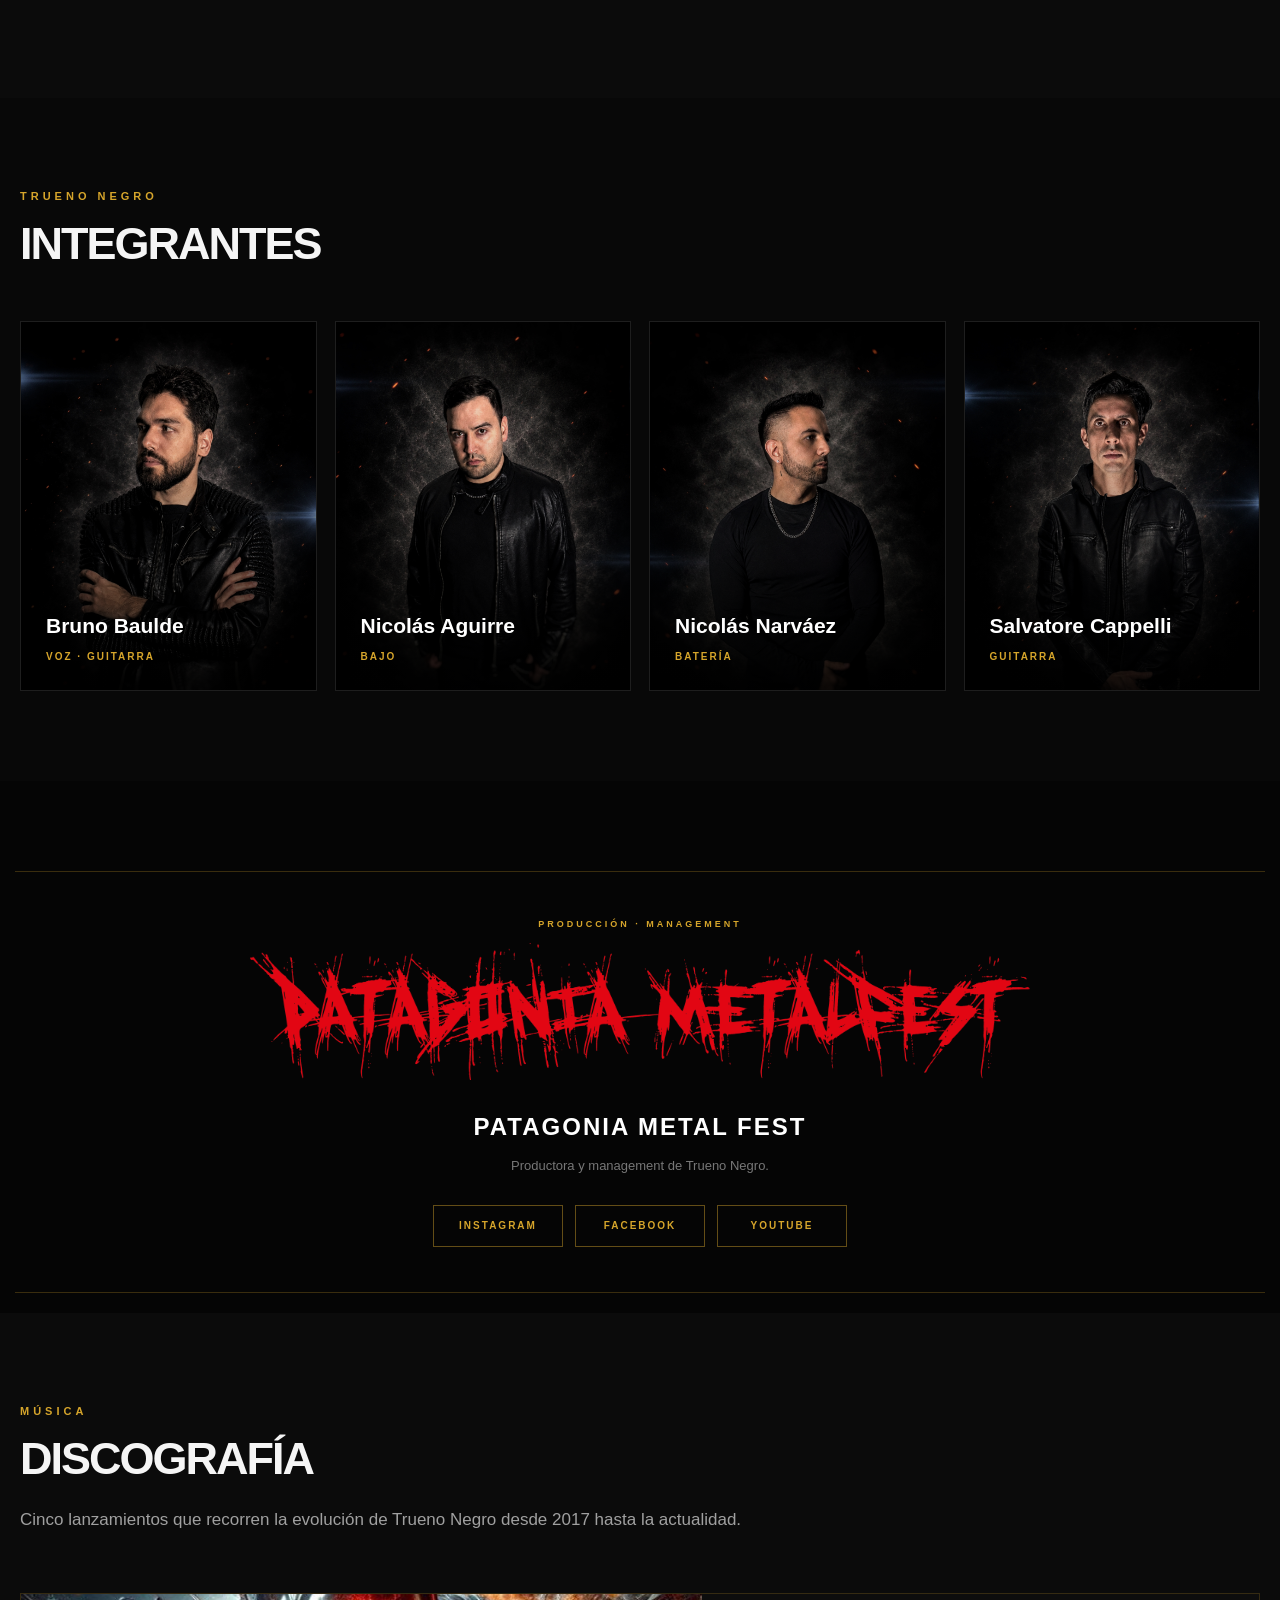
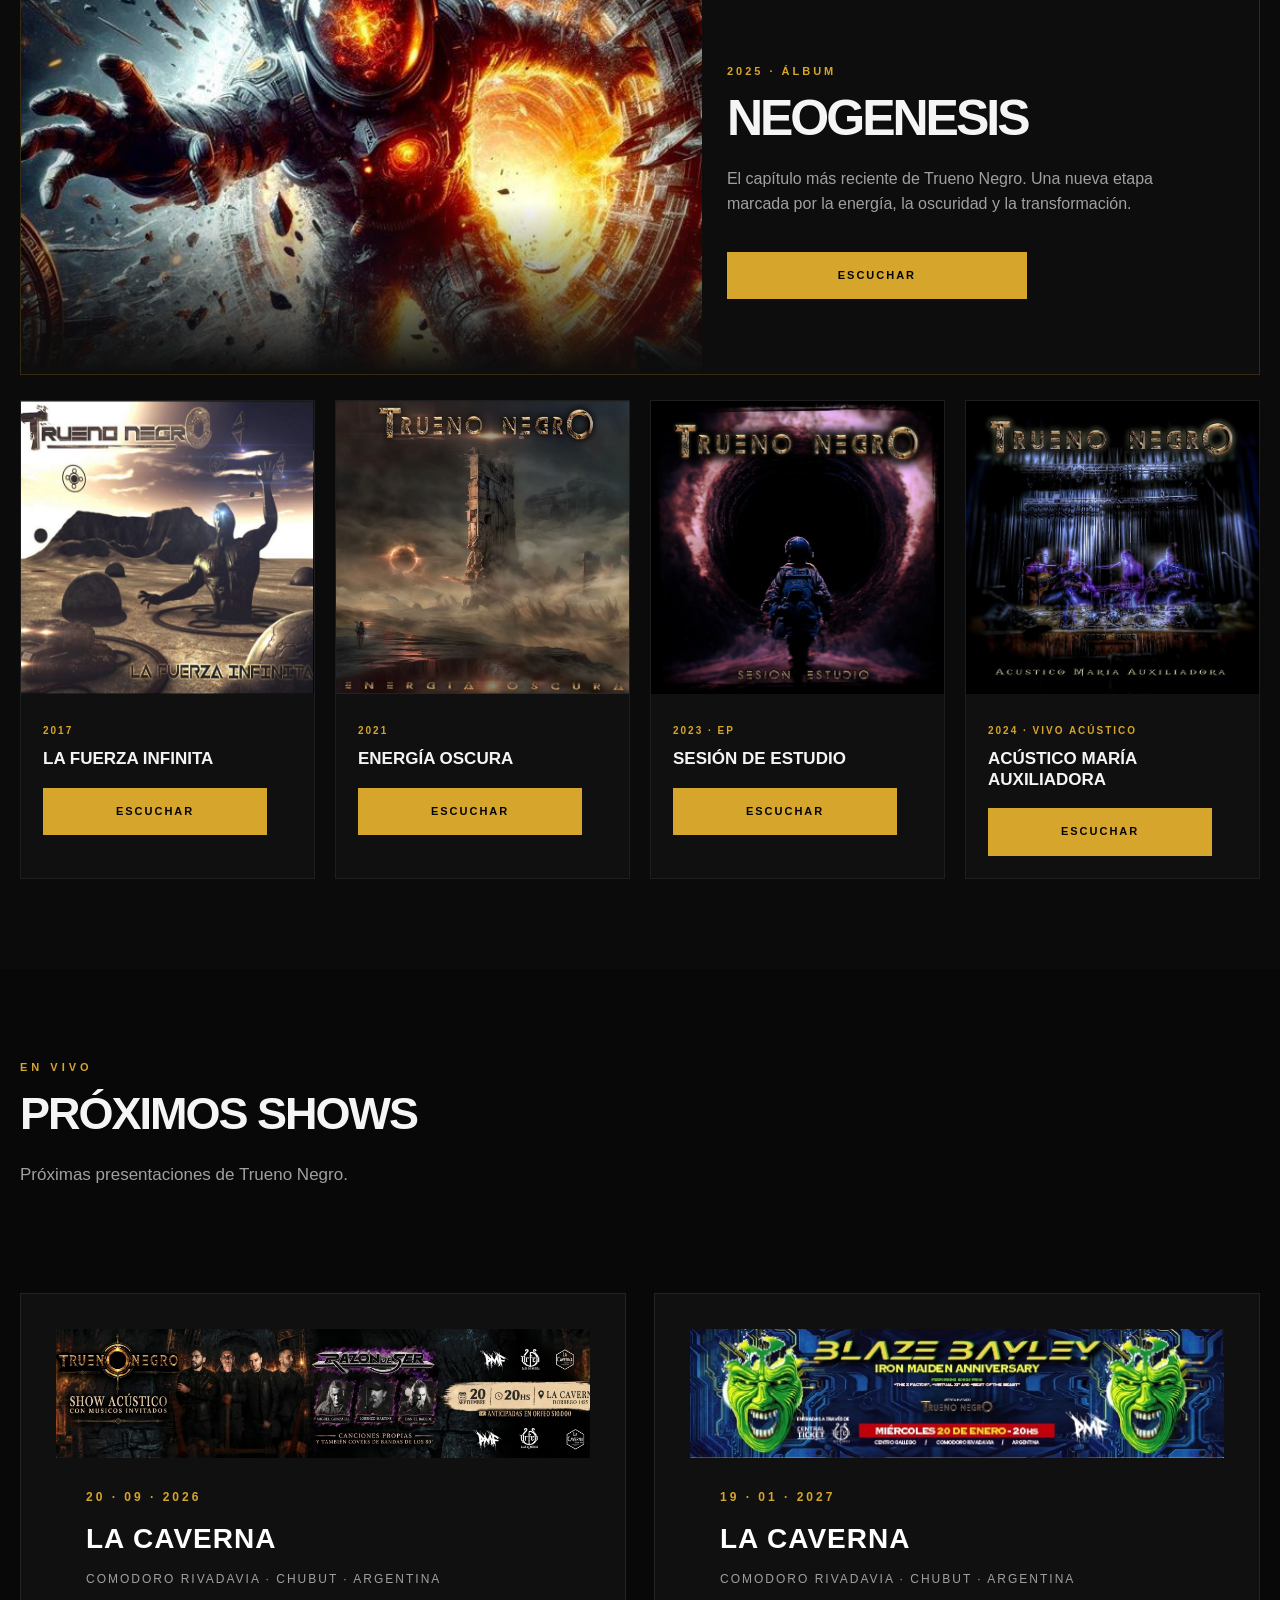
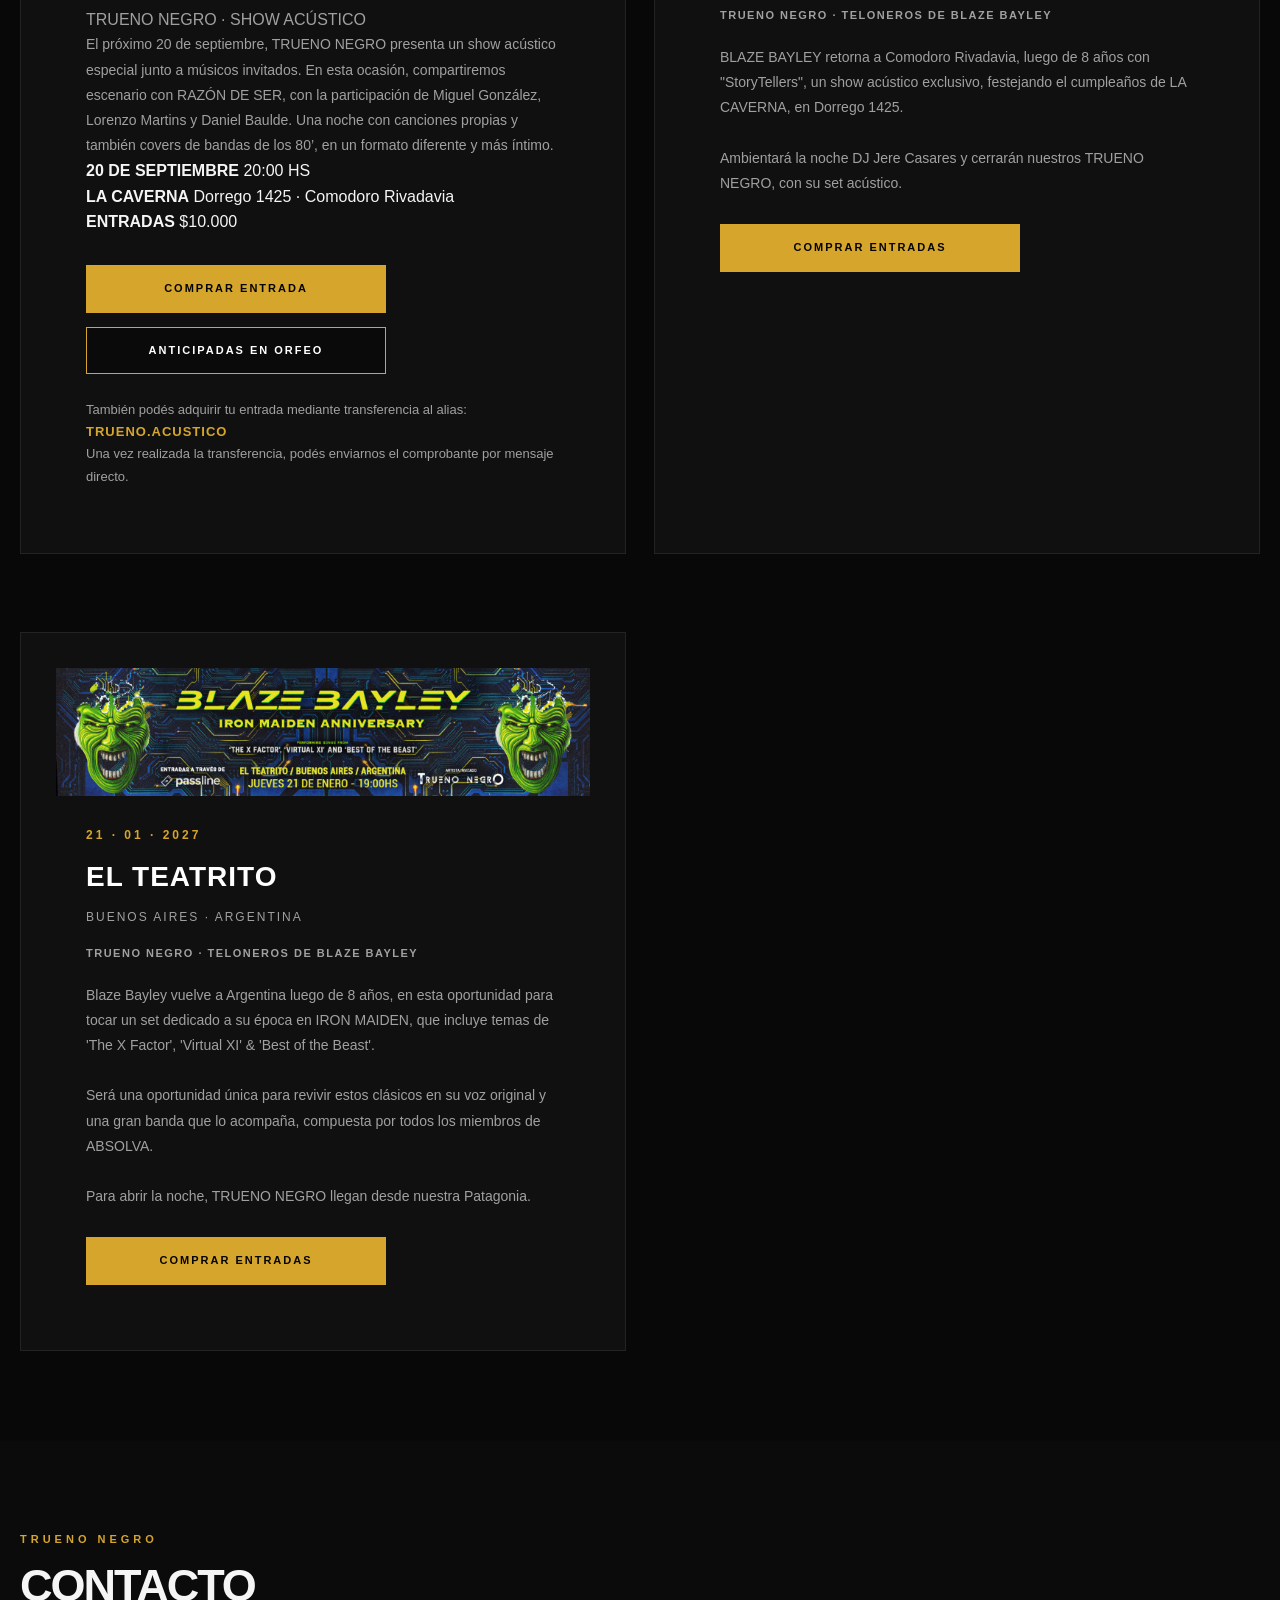
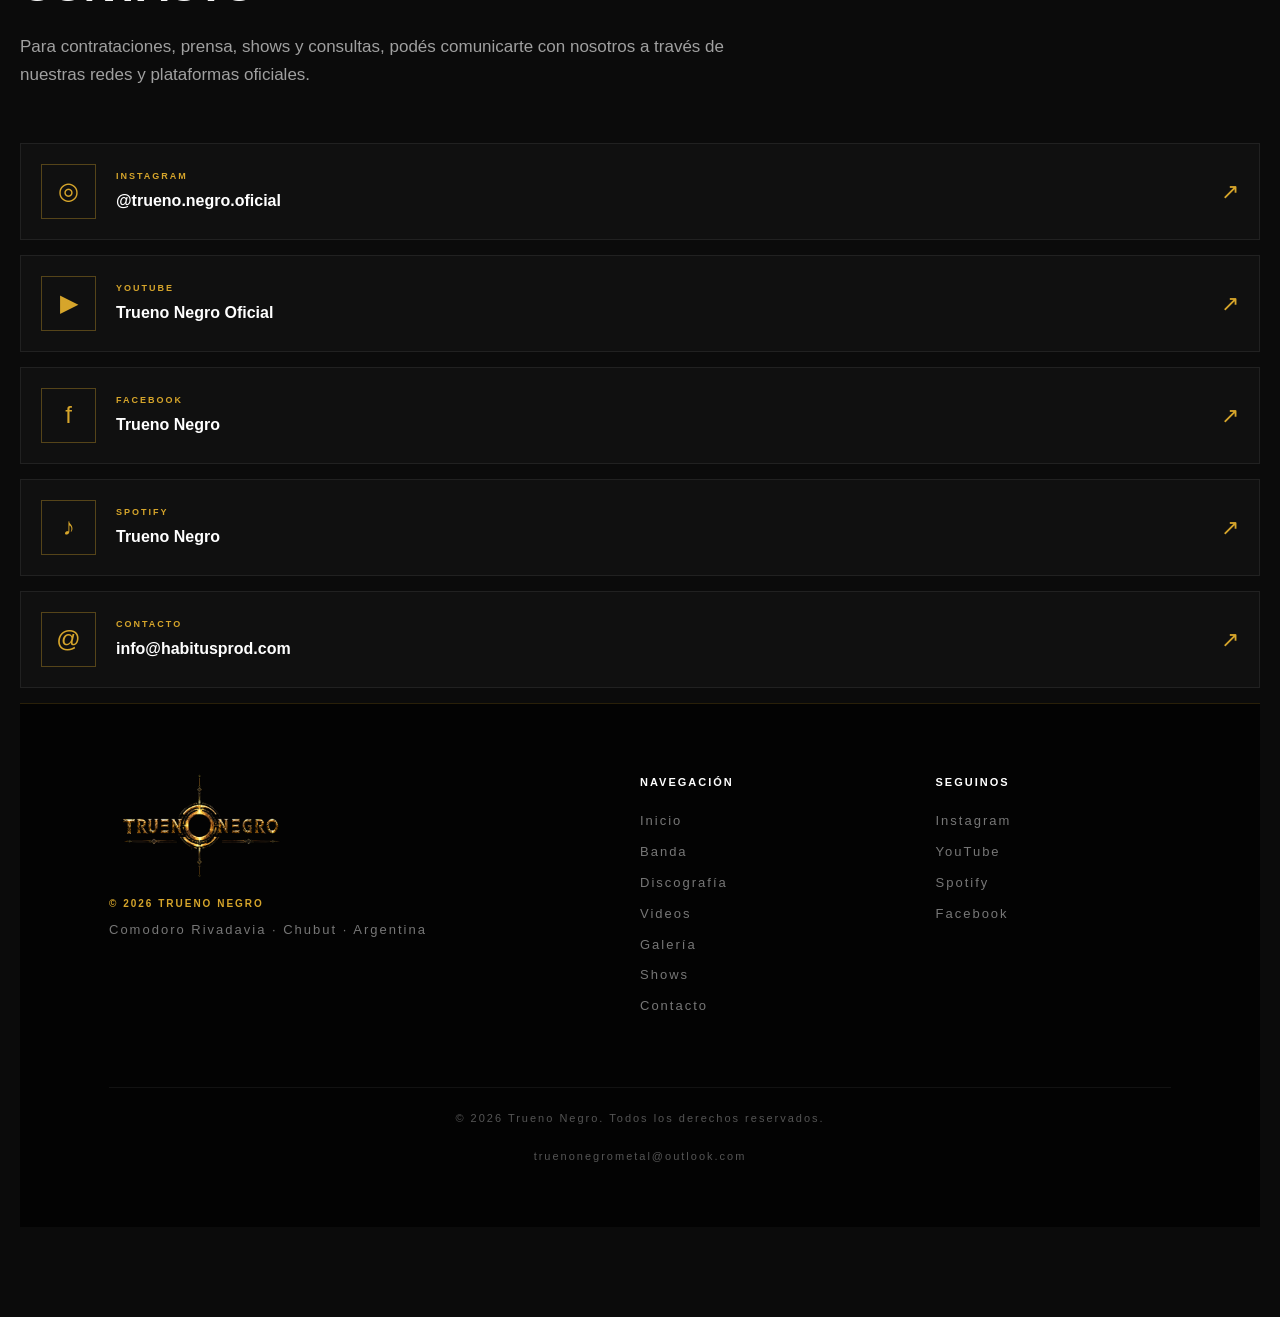
==== commit 76990f8a: "Update index.html" ====
--- a/index.html
+++ b/index.html
@@ -161,25 +161,58 @@
                     Una noche que quedó registrada en vivo
                     y que ahora se convierte en un nuevo capítulo
                     en la historia de la banda. 
-
-                   El material fue registrado el *13 de septiembre de 2025* en el *Teatro Español*, dejando documentada aquella presentación y llevando al formato discográfico una selección del repertorio de la banda.
-
-*LISTA DE TEMAS*
-
-0. Intro
-1. Furia del Trueno
-2. Inmortalidad
-3. Alma Ardiente
-4. Mysteria
-5. Tiranos
-6. Destino
-7. La Fuerza Infinita
-8. Ciega Enfermedad
-9. Rojo Amanecer
-10. Arde
-11. Neogenesis
-12. Predestinado
-13. Esclavos
+                </p>
+
+                   <p>
+                   El material fue registrado el *13 de septiembre de 2025* en el *Teatro Español*, 
+                       dejando documentada aquella presentación y llevando al formato discográfico 
+                       una selección del repertorio de la banda. 
+                </p>
+ <p>
+LISTA DE TEMAS*
+ </p>
+
+<p>              
+    0. Intro
+    </p>
+ <p>
+     1. Furia del Trueno
+ </p>
+<p>
+     2. Inmortalidad
+ </p>
+<p>
+     3. Alma Ardiente
+ </p>
+<p>
+     4. Mysteria
+ </p>
+<p>
+     5. Tiranos
+ </p>
+<p>
+     6. Destino
+ </p>
+<p>
+     7. La Fuerza Infinita
+ </p>
+<p>
+     8. Ciega Enfermedad
+ </p>
+<p>
+     9. Rojo Amanecer
+ </p>
+<p>
+     10. Arde
+ </p>
+<p>
+     11. Neogenesis
+ </p>
+<p>
+     12. Predestinado
+ </p>
+<p>
+     13. Esclavos
                 </p>
 
                 <div class="release-platforms">
--- a/style.css
+++ b/style.css
@@ -2700,3 +2700,197 @@
     }
 
 }
+
+
+/* =========================================================
+   LANZAMIENTO — AD AETERNUM
+========================================================= */
+
+.release-announcement {
+    background:
+        radial-gradient(
+            circle at center,
+            rgba(45, 35, 80, 0.20),
+            transparent 78%
+        ),
+        #050505;
+
+    padding: 110px 0;
+    border-top: 1px solid rgba(214, 165, 43, 0.12);
+    border-bottom: 1px solid rgba(214, 165, 43, 0.12);
+}
+
+.release-container {
+    width: min(1200px, 65%);
+    margin: 0 auto;
+}
+
+.release-label {
+    color: var(--gold);
+    font-size: 11px;
+    font-weight: 700;
+    letter-spacing: 5px;
+    text-transform: uppercase;
+    margin-bottom: 12px;
+}
+
+.release-container > h2 {
+    margin: 0;
+
+    font-size: clamp(42px, 6vw, 76px);
+    line-height: 0.95;
+
+    color: #ffffff;
+    letter-spacing: 2px;
+}
+
+.release-subtitle {
+    margin-top: 12px;
+
+    color: var(--gold);
+
+    font-size: 14px;
+    font-weight: 700;
+    letter-spacing: 5px;
+}
+
+.release-content {
+    display: grid;
+    grid-template-columns: minmax(300px, 520px) 1fr;
+
+    gap: 70px;
+
+    align-items: center;
+
+    margin-top: 55px;
+}
+
+.release-image {
+    position: relative;
+
+    overflow: hidden;
+
+    border: 1px solid rgba(214, 165, 43, 0.25);
+
+    box-shadow:
+        0 25px 70px rgba(0, 0, 0, 0.65);
+}
+
+.release-image img {
+    display: block;
+
+    width: 100%;
+    height: auto;
+
+    transition: transform 0.7s ease;
+}
+
+.release-image:hover img {
+    transform: scale(1.025);
+}
+
+.release-info {
+    max-width: 560px;
+}
+
+.release-date {
+    display: block;
+
+    color: var(--gold);
+
+    font-size: 13px;
+    font-weight: 700;
+
+    letter-spacing: 5px;
+
+    margin-bottom: 22px;
+}
+
+.release-info h3 {
+    margin: 0 0 25px;
+
+    color: #ffffff;
+
+    font-size: 28px;
+    line-height: 1.15;
+
+    letter-spacing: 1px;
+}
+
+.release-info p {
+    margin: 0 0 18px;
+
+    color: #a9a9a9;
+
+    font-size: 16px;
+    line-height: 1.8;
+}
+
+.release-info strong {
+    color: #ffffff;
+}
+
+.release-platforms {
+    margin-top: 30px;
+
+    color: #777777;
+
+    font-size: 10px;
+    font-weight: 700;
+
+    letter-spacing: 2px;
+    line-height: 1.8;
+}
+
+.release-button {
+    display: inline-block;
+
+    margin-top: 30px;
+}
+
+
+/* =========================================================
+   MOBILE
+========================================================= */
+
+@media (max-width: 768px) {
+
+    .release-announcement {
+        padding: 75px 0;
+    }
+
+    .release-container {
+        width: 58%;
+    }
+
+    .release-container > h2 {
+        font-size: 43px;
+    }
+
+    .release-subtitle {
+        font-size: 11px;
+        letter-spacing: 3px;
+    }
+
+    .release-content {
+        grid-template-columns: 1fr;
+
+        gap: 40px;
+
+        margin-top: 40px;
+    }
+
+    .release-image {
+        width: 100%;
+    }
+
+    .release-info h3 {
+        font-size: 23px;
+    }
+
+    .release-info p {
+        font-size: 15px;
+        line-height: 1.7;
+    }
+
+}
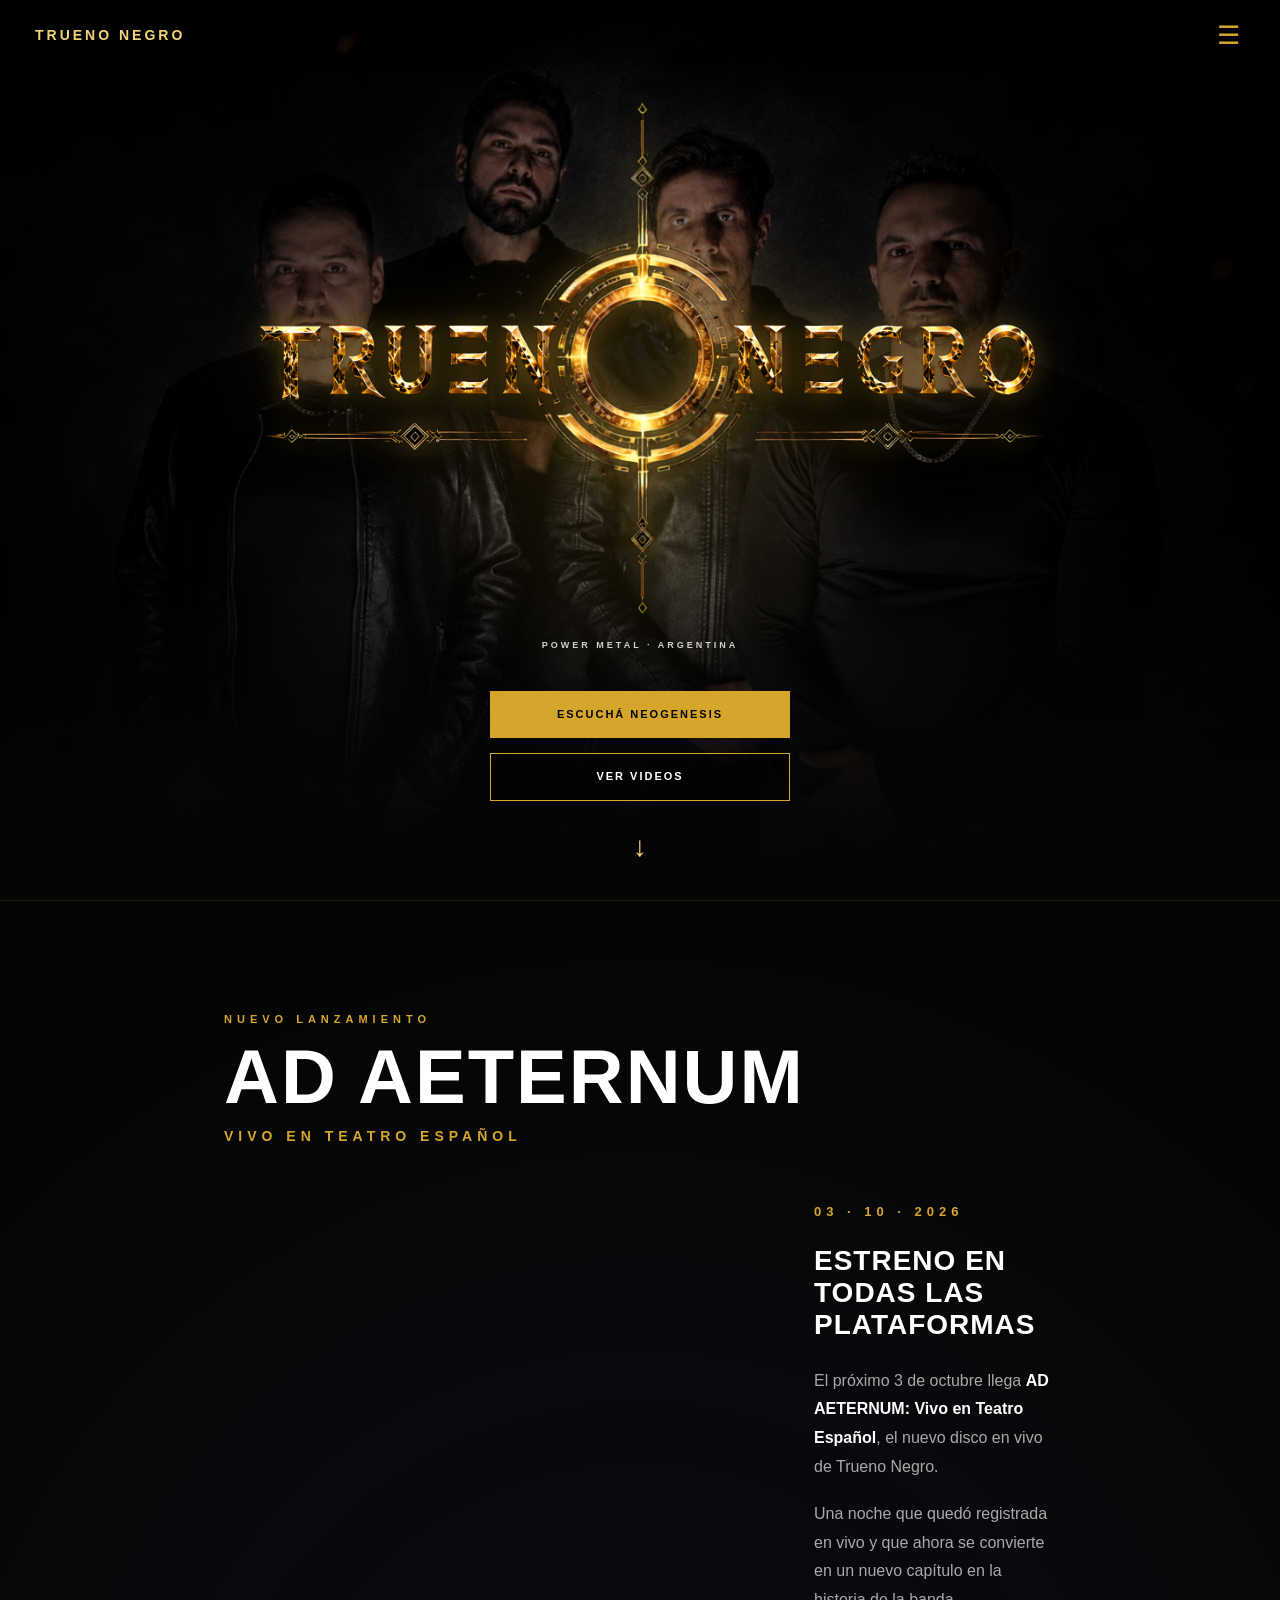
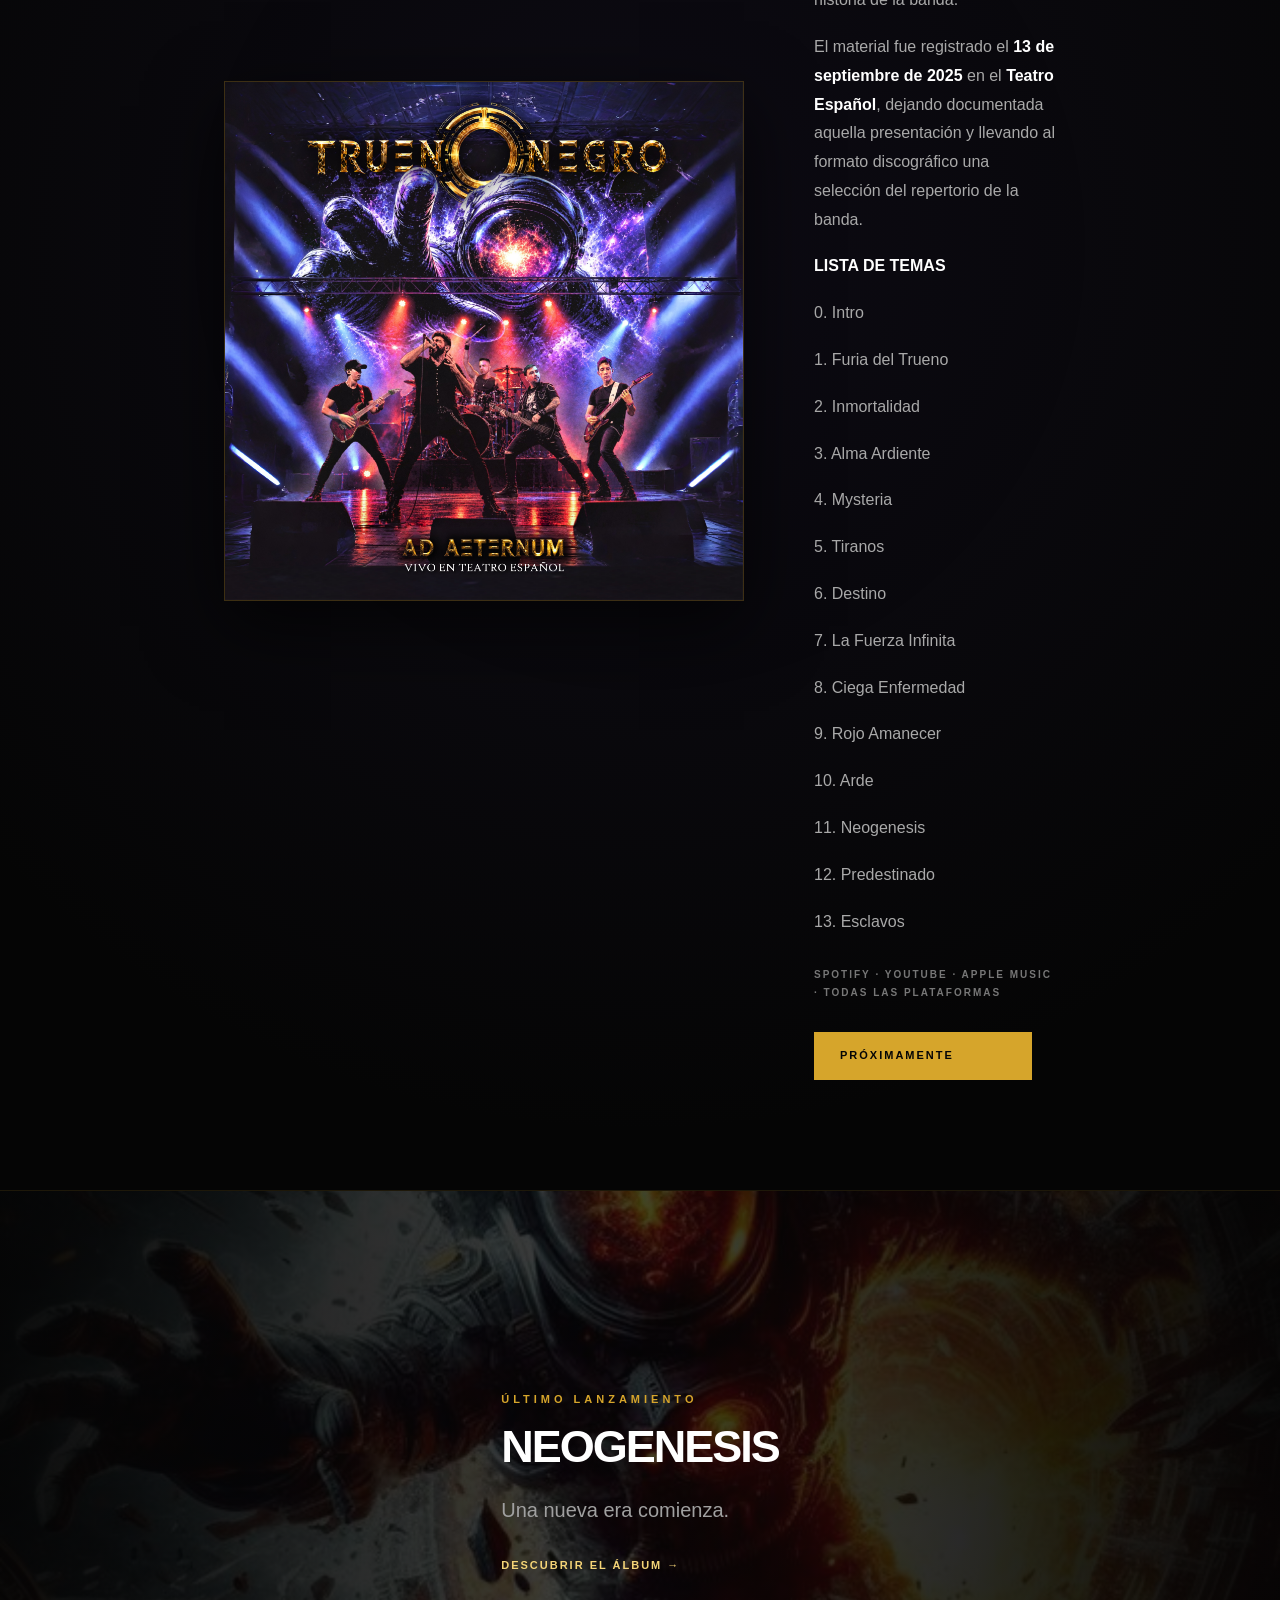
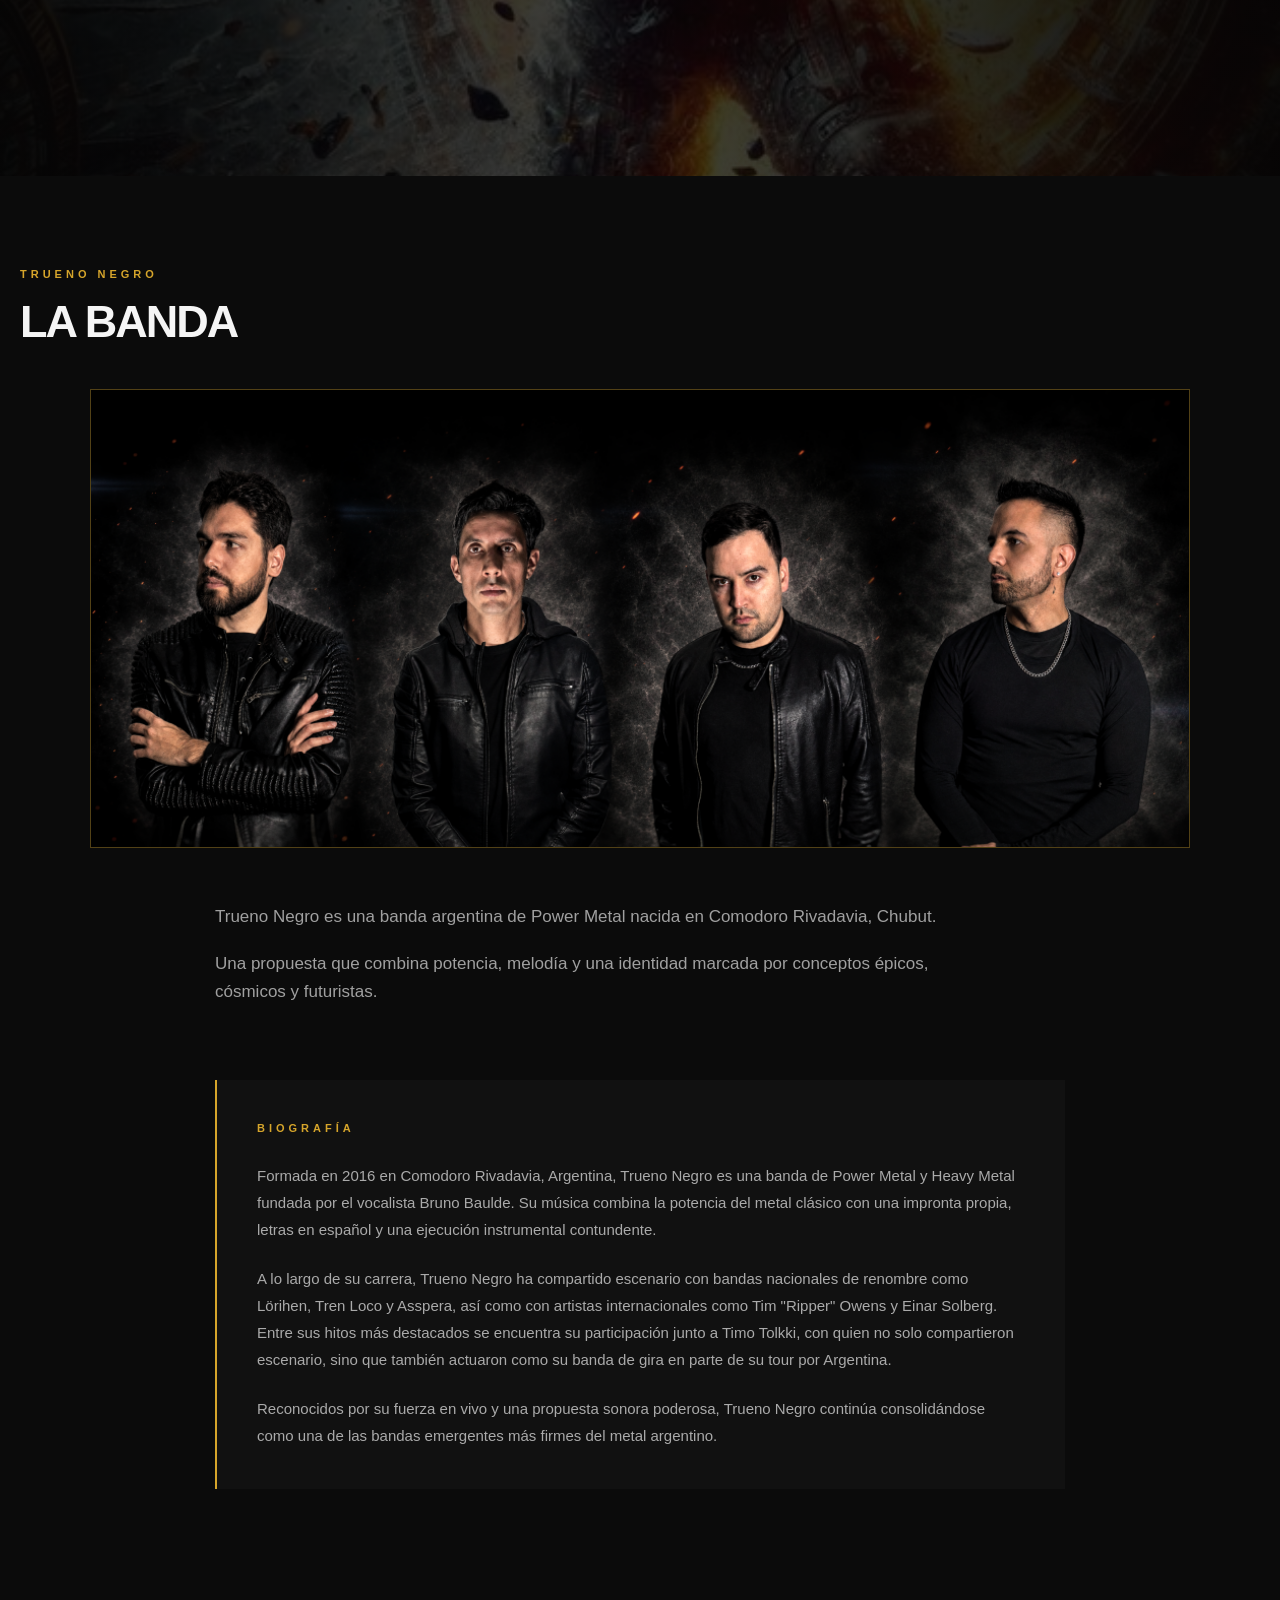
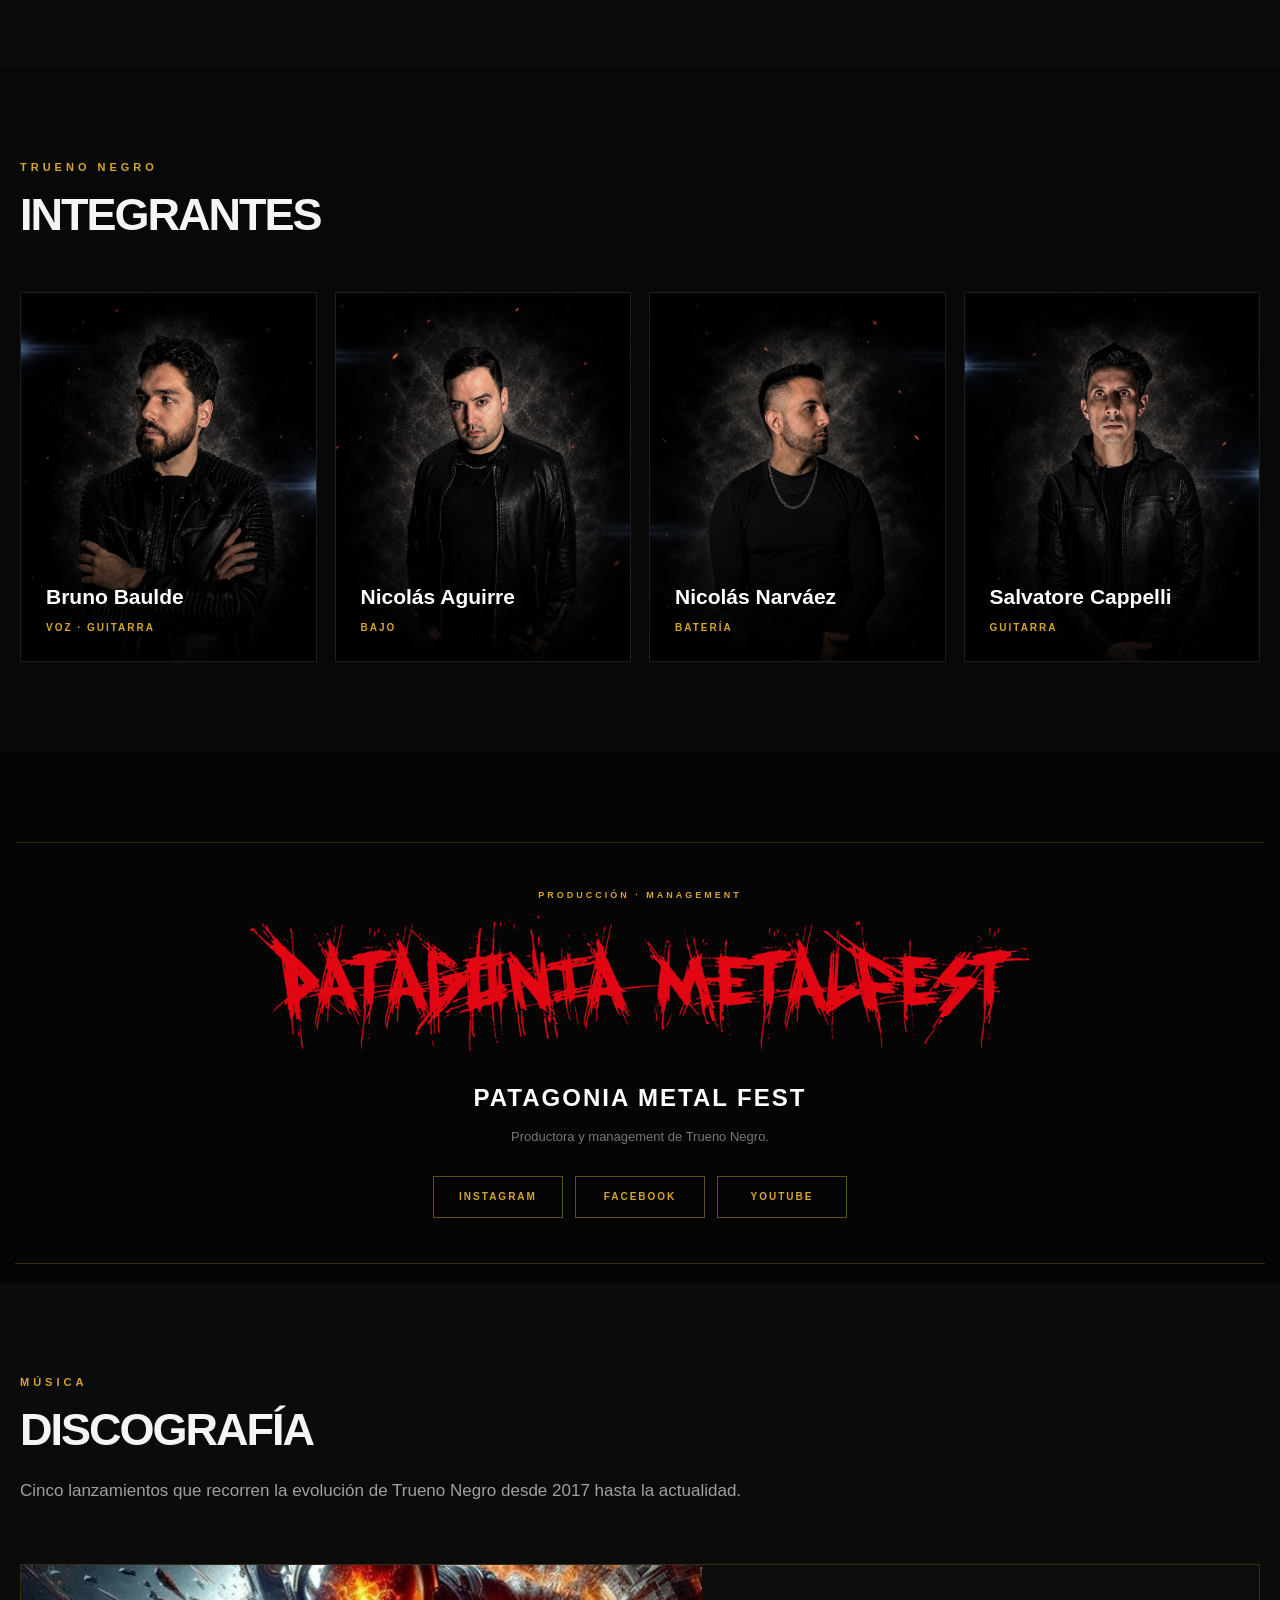
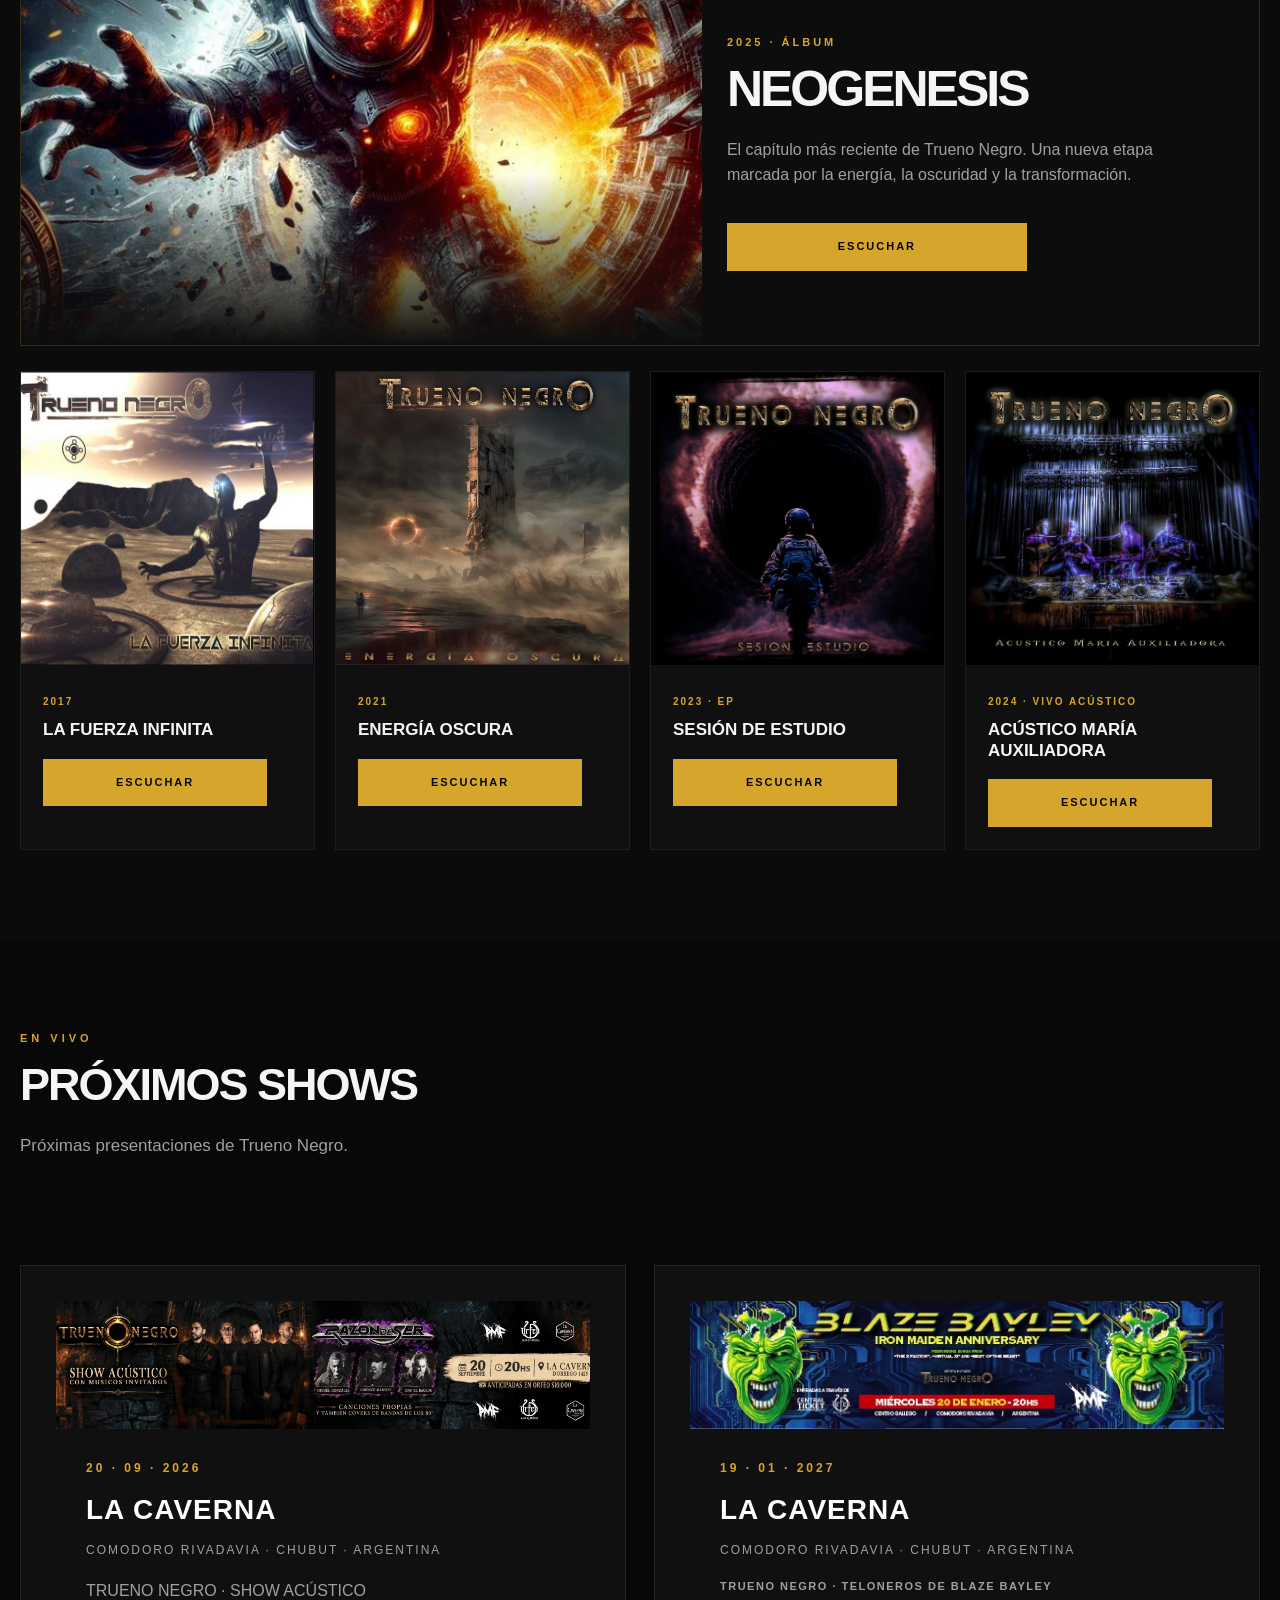
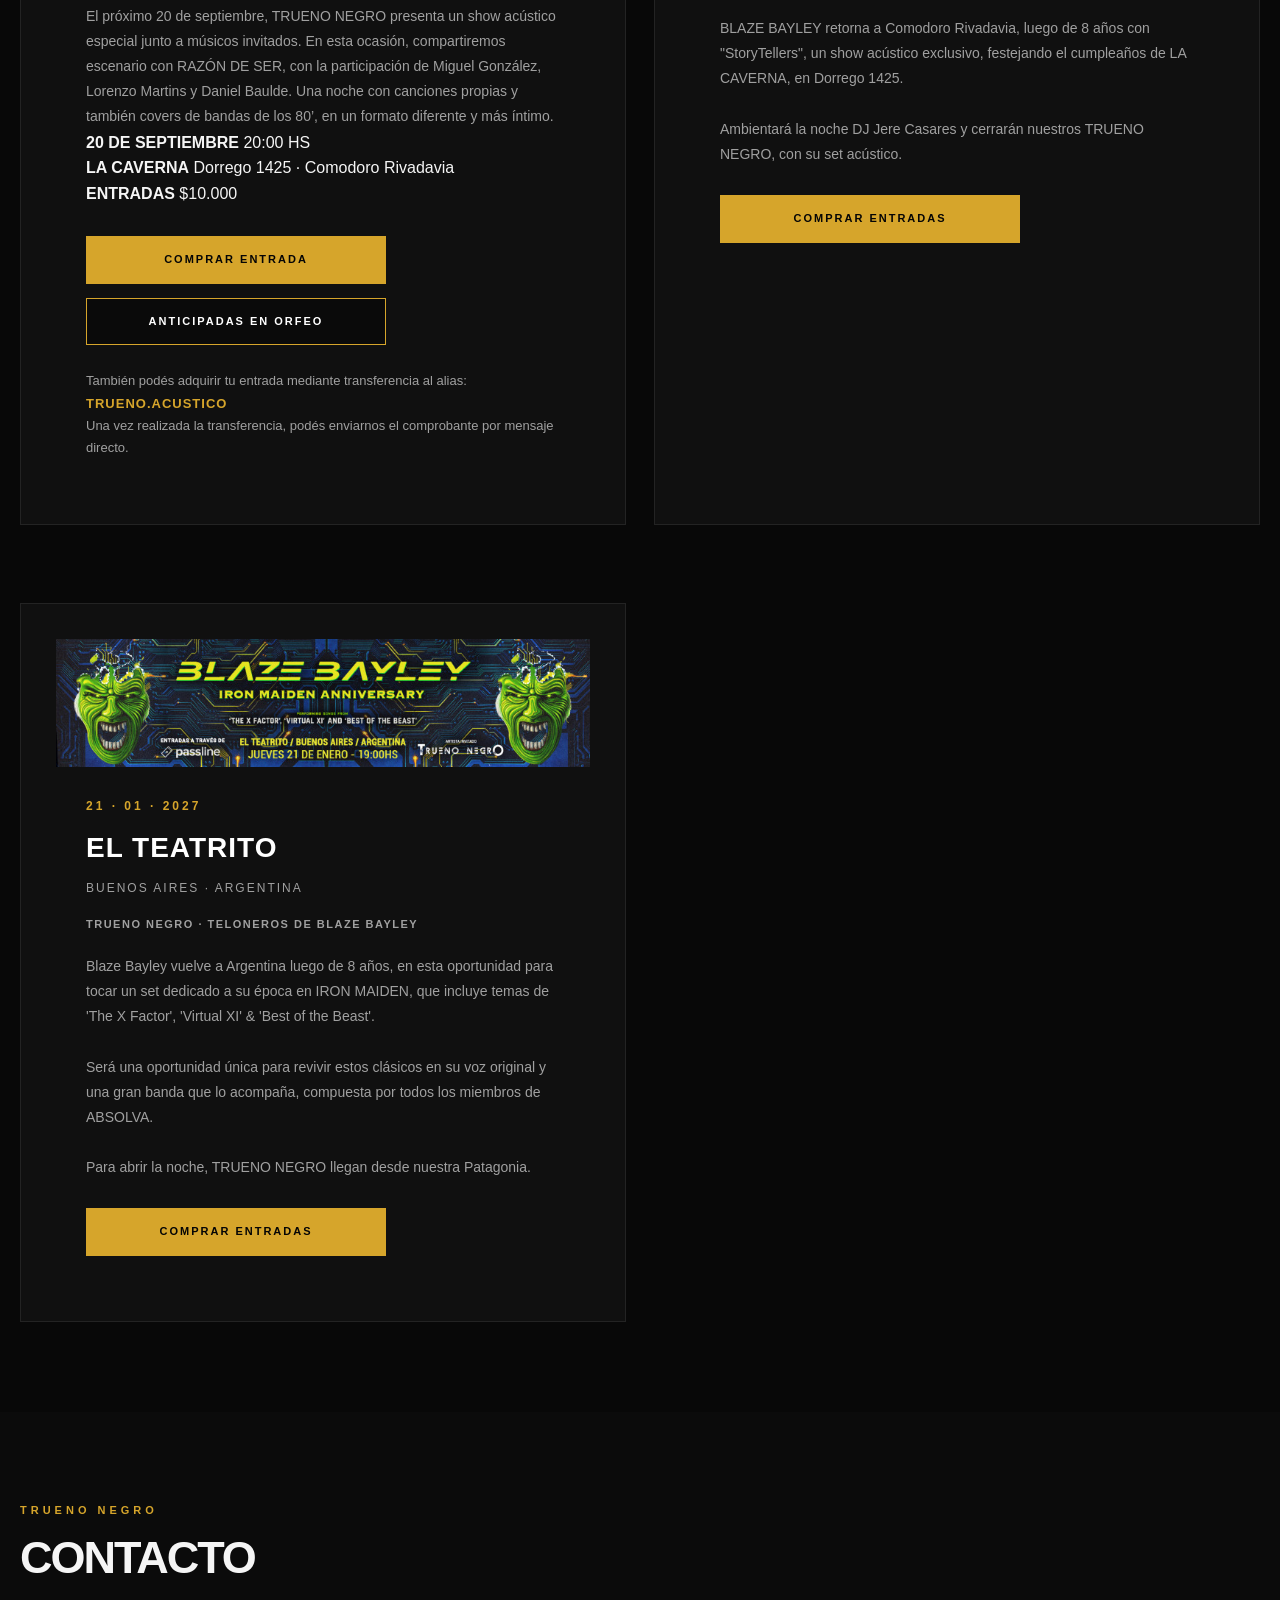
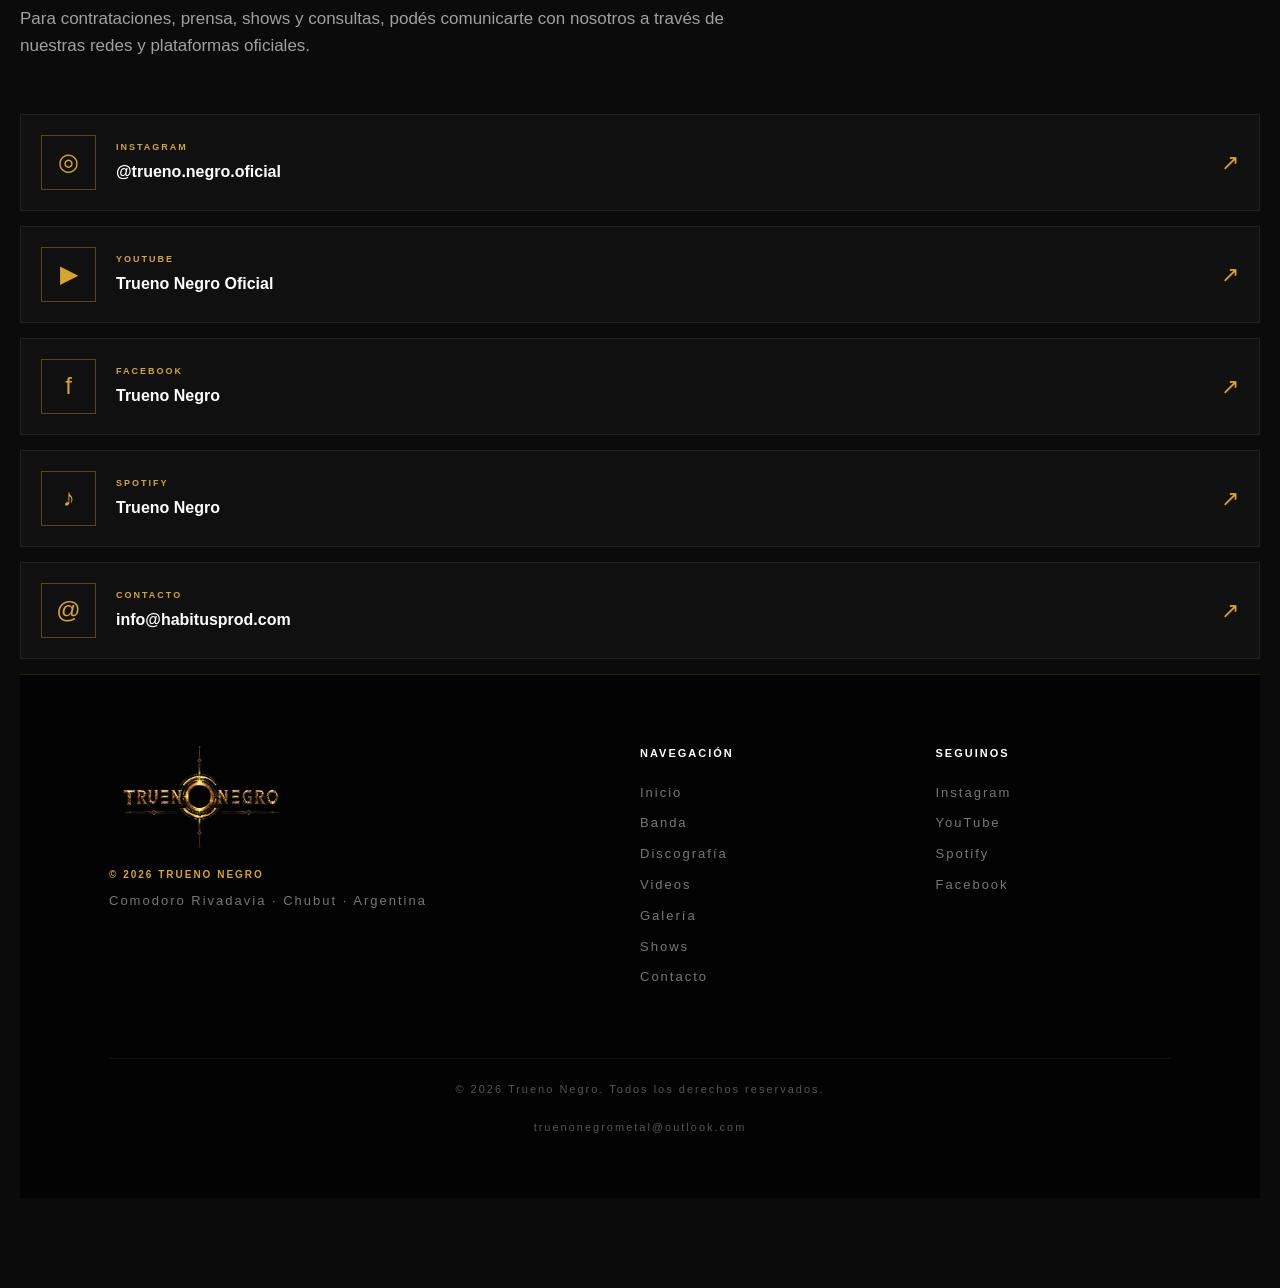
==== commit a002fcc6: "Format date and title in bold in index.html" ====
--- a/index.html
+++ b/index.html
@@ -164,12 +164,12 @@
                 </p>
 
                    <p>
-                   El material fue registrado el *13 de septiembre de 2025* en el *Teatro Español*, 
+                   El material fue registrado el <strong>13 de septiembre de 2025</strong> en el <strong>Teatro Español</strong>, 
                        dejando documentada aquella presentación y llevando al formato discográfico 
                        una selección del repertorio de la banda. 
                 </p>
  <p>
-LISTA DE TEMAS*
+<strong>LISTA DE TEMAS</strong>
  </p>
 
 <p>              
